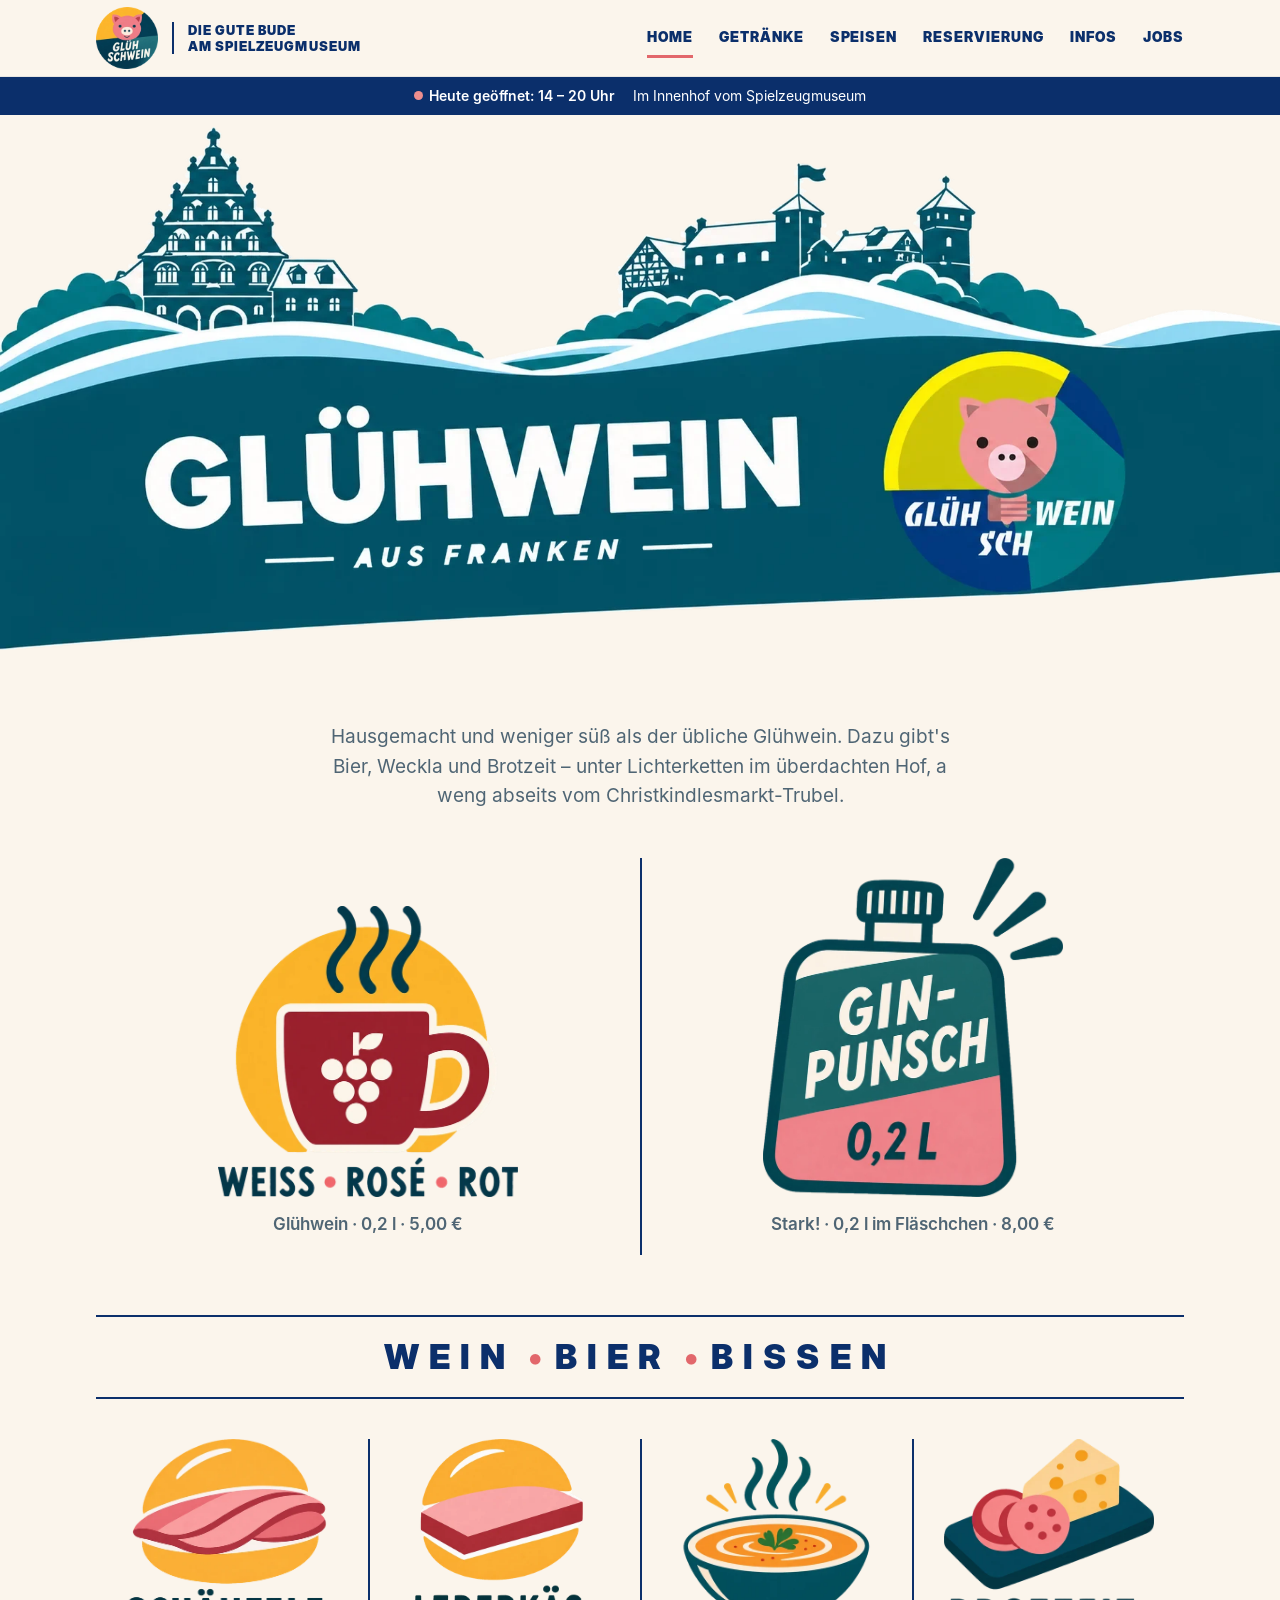
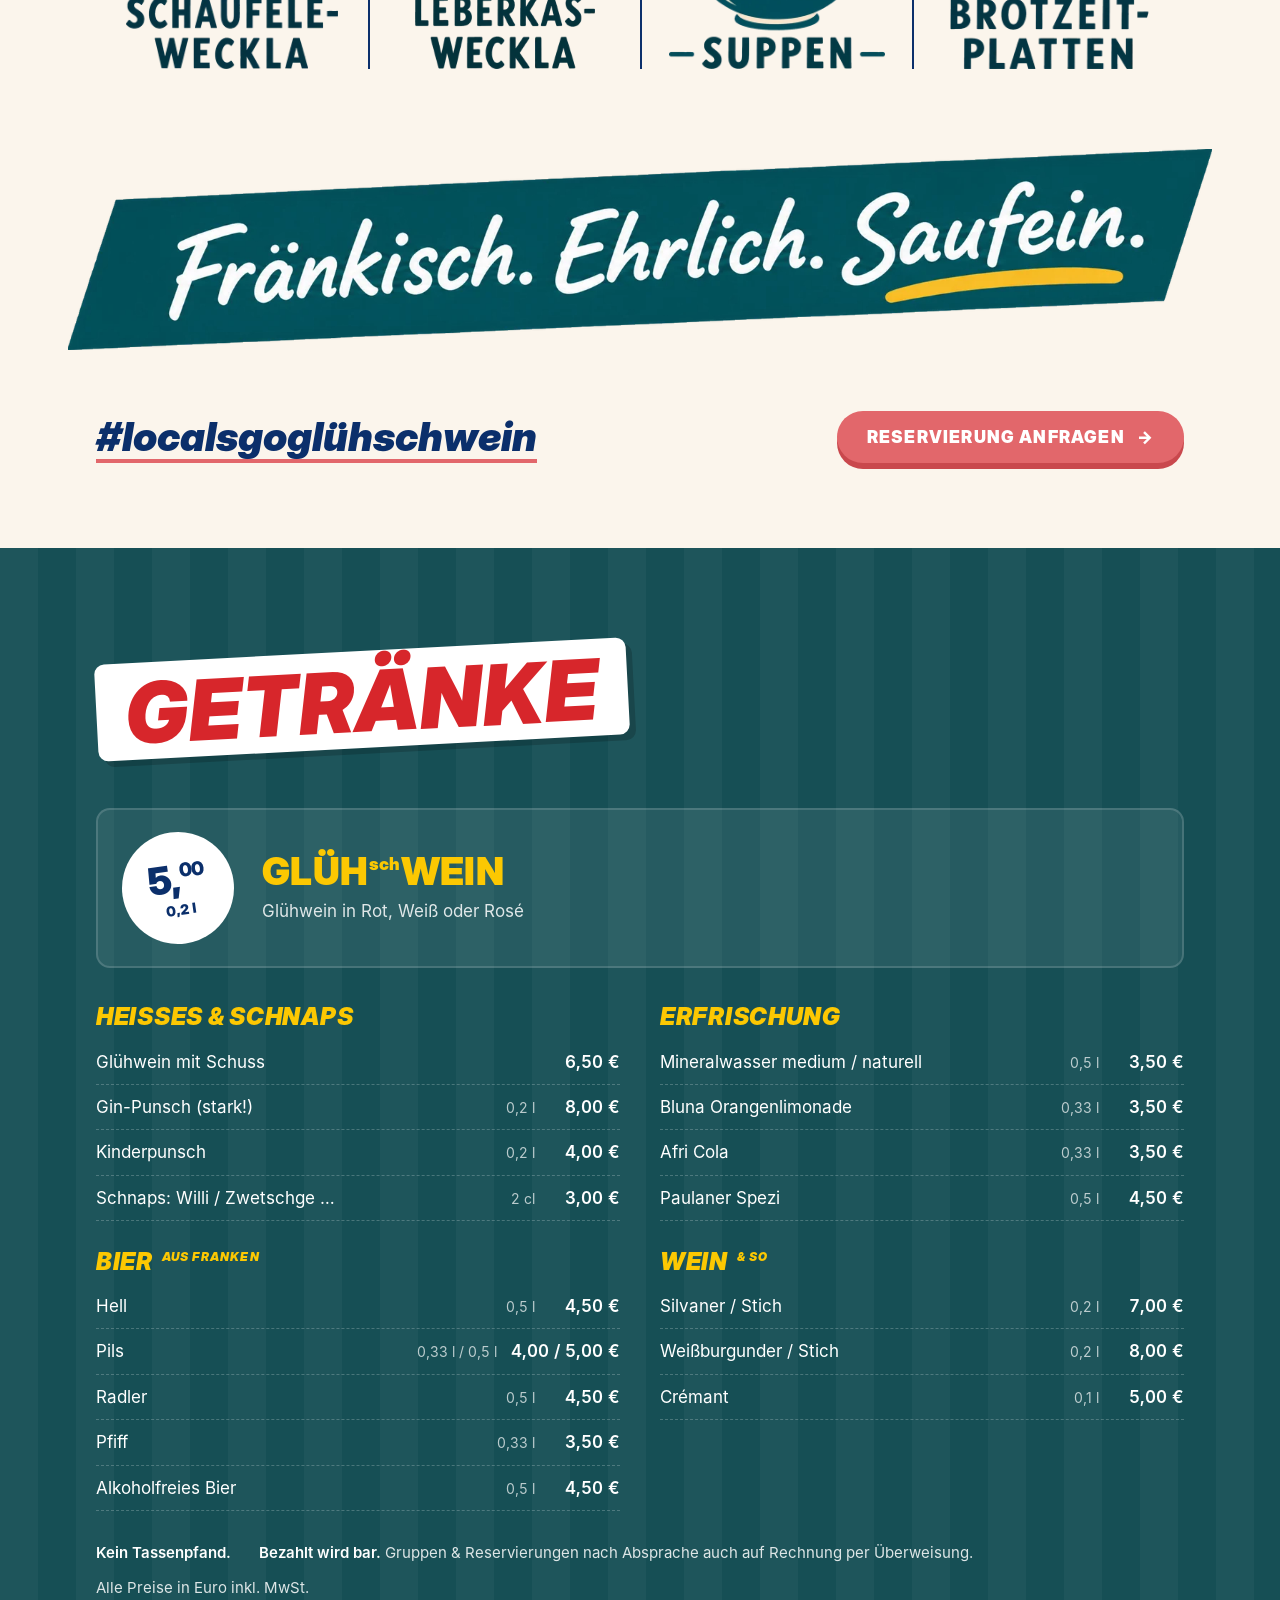
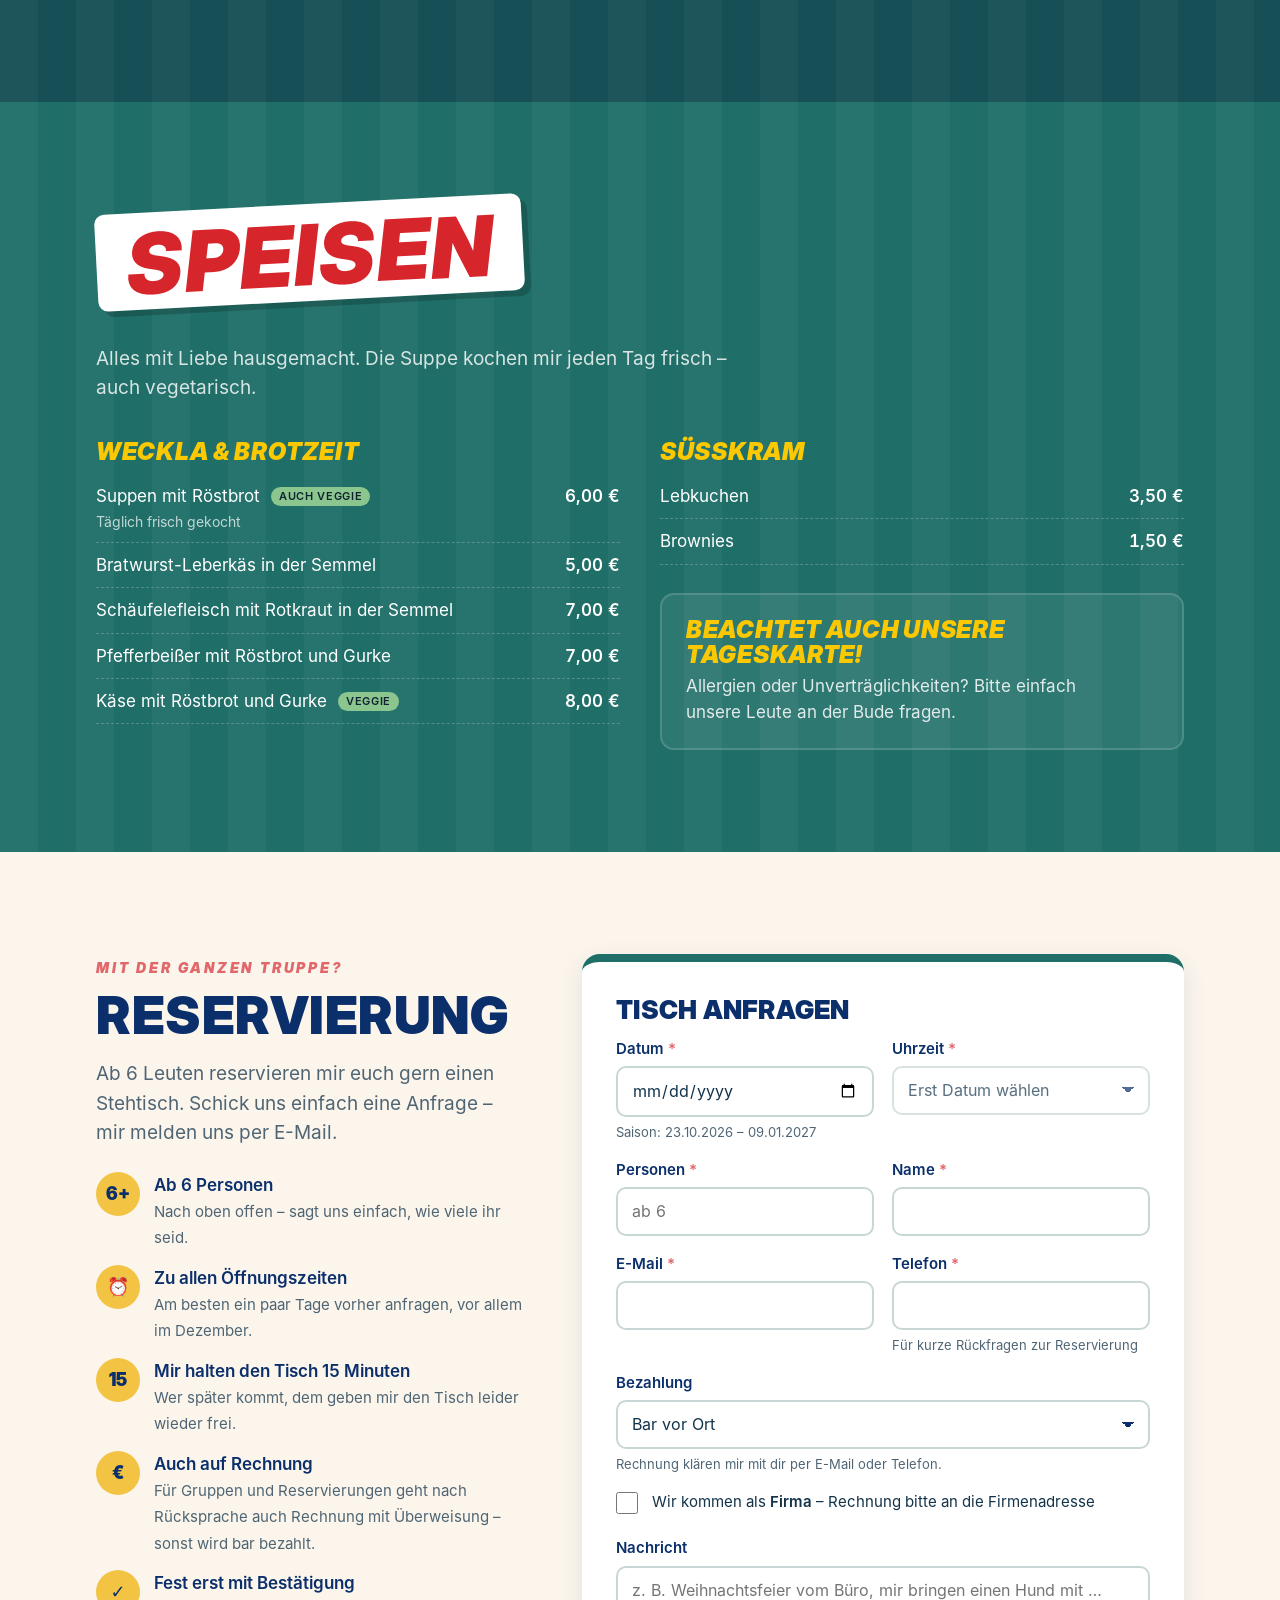
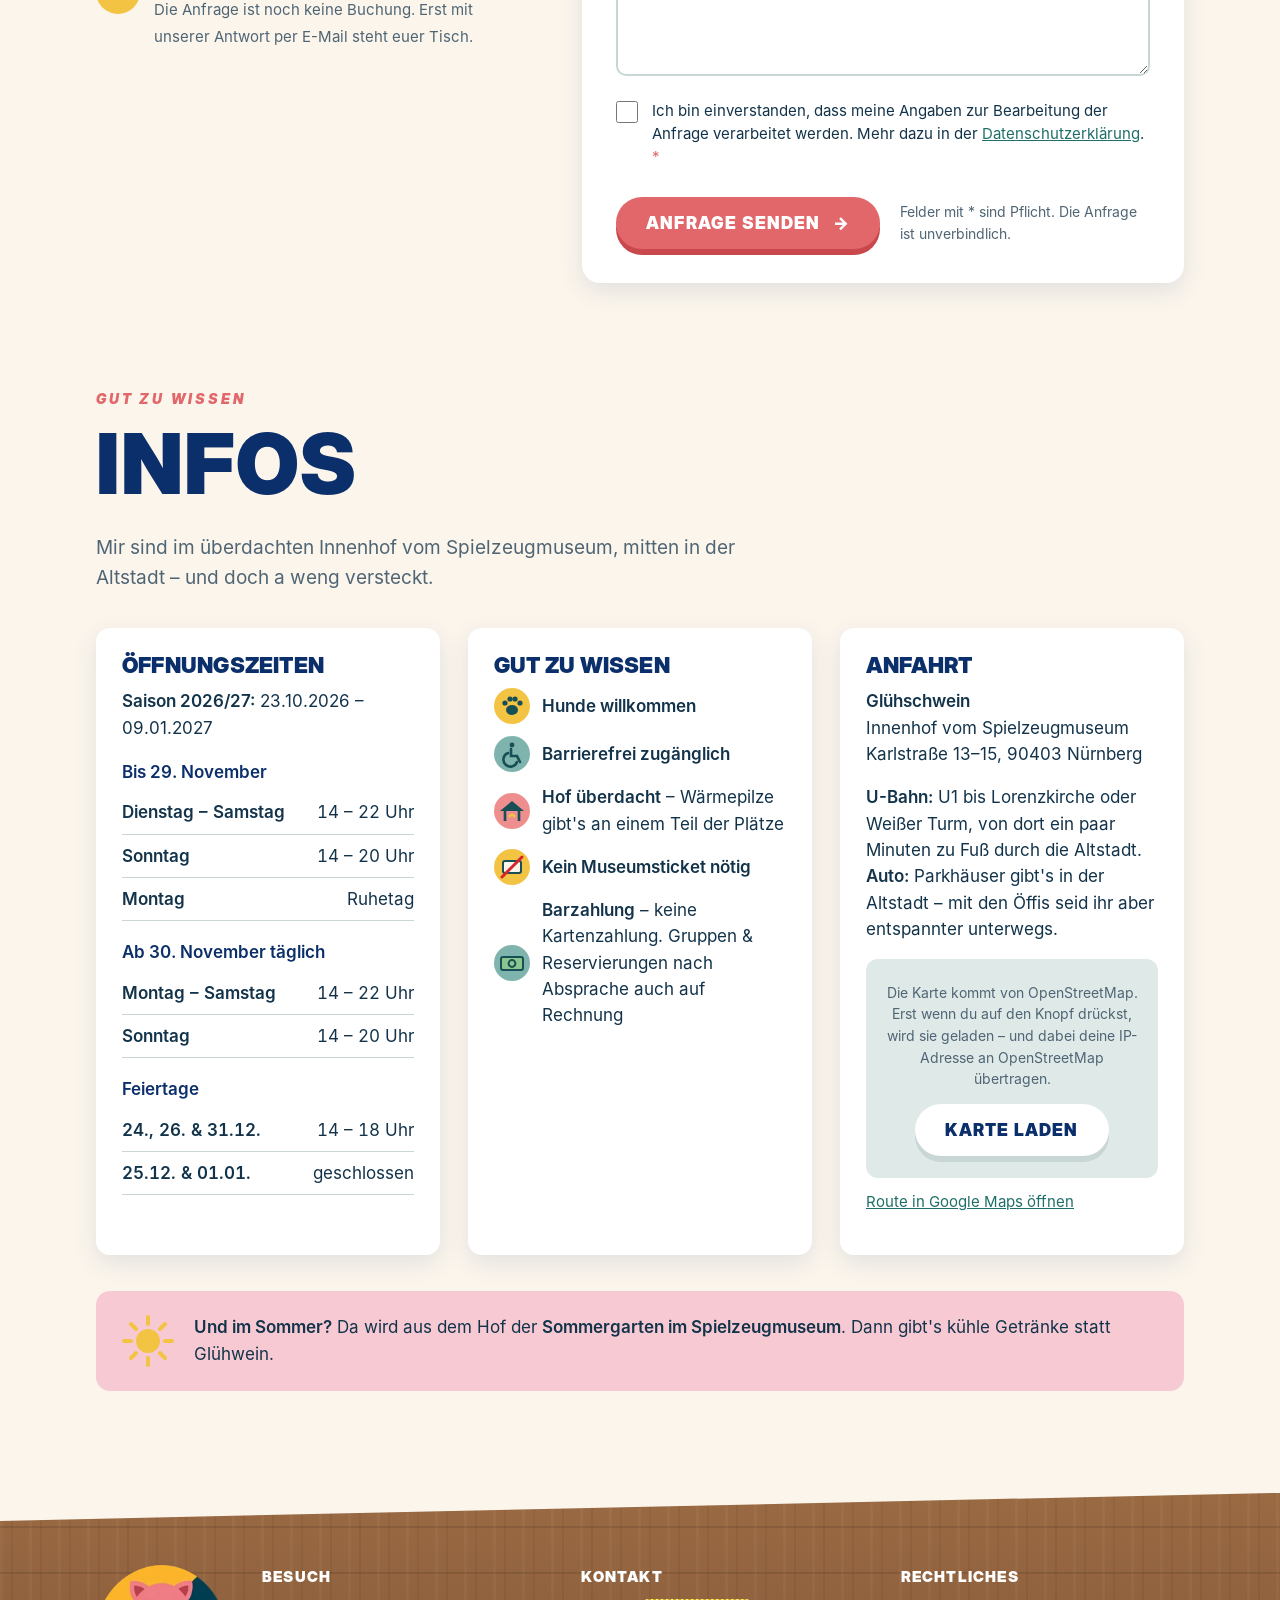
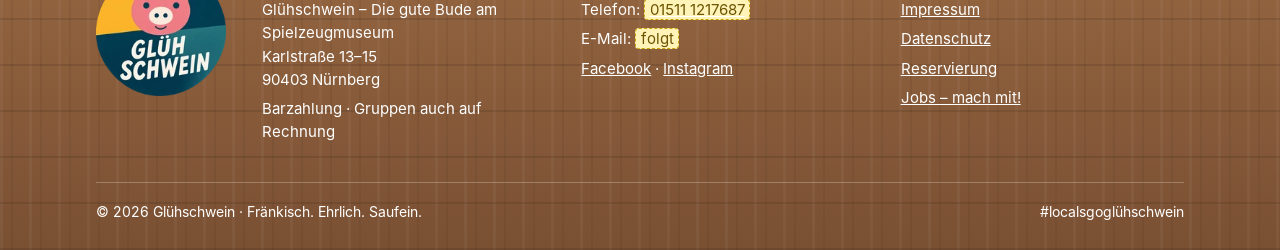
==== index.html @ ddc902e0 "Getränke: Crémant (0,1 l, 5,00 €) statt Prosecco Co-Authored-By: Claude Opus 5.5 <noreply@anthropic." ====
<!doctype html>
<html lang="de">
<head>
  <meta charset="utf-8">
  <meta name="viewport" content="width=device-width, initial-scale=1">
  <title>Glühschwein – Die gute Bude am Spielzeugmuseum · Nürnberg</title>
  <meta name="description" content="Hausgemachter Glühwein aus Frankenwein, Gin-Punsch, Bier und Brotzeit im überdachten Innenhof des Spielzeugmuseums Nürnberg. Saison 23.10.2026 – 09.01.2027. Stehtische ab 6 Personen reservieren.">
  <meta name="theme-color" content="#164f55">
  <link rel="icon" href="bilder/favicon.png" type="image/png">
  <link rel="apple-touch-icon" href="bilder/apple-touch-icon.png">
  <link rel="preload" href="fonts/interdisplay-black.woff" as="font" type="font/woff" crossorigin>
  <link rel="stylesheet" href="css/style.css?v=15">
  <meta property="og:title" content="Glühschwein – Die gute Bude am Spielzeugmuseum">
  <meta property="og:description" content="Fränkisch. Ehrlich. Saufein. Hausgemachter Glühwein aus Frankenwein im Innenhof des Spielzeugmuseums Nürnberg.">
  <meta property="og:type" content="website">
  <meta property="og:locale" content="de_DE">
  <meta property="og:url" content="https://xn--dasglhschwein-0ob.de/">
  <meta property="og:image" content="https://xn--dasglhschwein-0ob.de/bilder/vorschau.jpg">
  <meta property="og:image:width" content="1200">
  <meta property="og:image:height" content="630">
  <meta name="twitter:card" content="summary_large_image">
</head>
<body>

<a class="springen" href="#inhalt">Zum Inhalt springen</a>

<!-- ===================== Kopfzeile ===================== -->
<header class="kopf">
  <div class="huelle kopf__innen">
    <a class="marke" href="#home" aria-label="Glühschwein – zur Startseite">
      <img class="marke__logo" src="bilder/logo-klein.webp" width="180" height="182" alt="Logo Glühschwein">
      <span class="marke__zeile">Die gute Bude<br>am Spielzeugmuseum</span>
    </a>
    <button class="burger" type="button" aria-label="Menü öffnen" aria-expanded="false" aria-controls="hauptmenue">
      <span></span><span></span><span></span>
    </button>
    <nav class="nav" id="hauptmenue" aria-label="Hauptmenü">
      <ul>
        <li><a href="#home" class="aktiv">Home</a></li>
        <li><a href="#getraenke">Getränke</a></li>
        <li><a href="#speisen">Speisen</a></li>
        <li><a href="#reservierung">Reservierung</a></li>
        <li><a href="#infos">Infos</a></li>
        <li><a href="jobs/">Jobs</a></li>
      </ul>
    </nav>
  </div>
</header>

<!-- Status: wird per Script mit den heutigen Öffnungszeiten gefüllt -->
<div class="status" id="status" aria-live="polite">
  <div class="huelle"><span><span class="status__punkt"></span><b id="status-text">Saison 2026/27: 23.10.2026 – 09.01.2027</b></span><span id="status-zusatz">Im Innenhof vom Spielzeugmuseum</span></div>
</div>

<main id="inhalt">

  <!-- ===================== HOME ===================== -->
  <section class="hero" id="home" aria-labelledby="hero-titel">
    <h1 class="sr-only" id="hero-titel">Glühschwein – Die gute Bude am Spielzeugmuseum, Nürnberg</h1>
    <div class="einstieg">
      <img class="hero__bild" src="bilder/einstieg.webp?v=3" width="1800" height="736" alt="Glühwein aus Franken – verschneite Nürnberger Altstadt mit Burg und dem Glühschwein-Logo" fetchpriority="high">
      <img class="fenster fenster--an" src="bilder/fenster-an.webp" width="1800" height="736" alt="" aria-hidden="true">
    </div>

    <div class="huelle">
      <p class="hero__intro">Hausgemacht und weniger süß als der übliche Glühwein. Dazu gibt's Bier, Weckla und Brotzeit – unter Lichterketten im überdachten Hof, a weng abseits vom Christkindlesmarkt-Trubel.</p>

      <div class="highlights">
        <div class="highlight">
          <img src="bilder/gluehwein-tasse.webp" width="640" height="621" alt="Glühwein-Tasse – Weiß, Rosé und Rot">
          <p class="highlight__preis">Glühwein · 0,2 l · 5,00 €</p>
        </div>
        <div class="highlight">
          <img src="bilder/gin-punsch.webp" width="640" height="723" alt="Gin-Punsch im Fläschchen, 0,2 Liter">
          <p class="highlight__preis">Stark! · 0,2 l im Fläschchen · 8,00 €</p>
        </div>
      </div>

      <p class="trenner">Wein<span class="dot">•</span>Bier<span class="dot">•</span>Bissen</p>

      <ul class="bissen">
        <li><img src="bilder/schaeufele-weckla.webp" width="480" height="523" loading="lazy" alt="Schäufele-Weckla"></li>
        <li><img src="bilder/leberkaes-weckla.webp" width="480" height="612" loading="lazy" alt="Leberkäs-Weckla"></li>
        <li><img src="bilder/suppen.webp" width="480" height="512" loading="lazy" alt="Suppen"></li>
        <li><img src="bilder/brotzeitplatten.webp" width="480" height="528" loading="lazy" alt="Brotzeitplatten"></li>
      </ul>
    </div>

    <div class="slogan">
      <img src="bilder/slogan.webp" width="1600" height="281" loading="lazy" alt="Fränkisch. Ehrlich. Saufein.">
    </div>

    <div class="huelle cta-zeile">
      <p class="hashtag">#localsgoglühschwein</p>
      <a class="knopf" href="#reservierung">Reservierung anfragen <span aria-hidden="true">→</span></a>
    </div>
  </section>

  <!-- ===================== GETRÄNKE ===================== -->
  <section class="abschnitt karte-bereich" id="getraenke" aria-labelledby="getraenke-titel">
    <div class="huelle">
      <h2 class="titel-gross" id="getraenke-titel">Getränke</h2>

      <div class="top-gluehwein">
        <div class="preis-kreis" aria-hidden="true"><span>5,<sup>00</sup></span><small>0,2 l</small></div>
        <div>
          <h3>Glüh<sup>sch</sup>wein</h3>
          <p>Glühwein in Rot, Weiß oder Rosé</p>
        </div>
      </div>

      <div class="karten-raster">
        <div class="karten-gruppe">
          <h3>Heißes &amp; Schnaps</h3>
          <ul class="karte-liste">
            <li><span>Glühwein mit Schuss</span><span class="menge"></span><span class="preis">6,50 €</span></li>
            <li><span>Gin-Punsch (stark!)</span><span class="menge">0,2 l</span><span class="preis">8,00 €</span></li>
            <li><span>Kinderpunsch</span><span class="menge">0,2 l</span><span class="preis">4,00 €</span></li>
            <li><span>Schnaps: Willi / Zwetschge …</span><span class="menge">2 cl</span><span class="preis">3,00 €</span></li>
          </ul>
        </div>
        <div class="karten-gruppe">
          <h3>Erfrischung</h3>
          <ul class="karte-liste">
            <li><span>Mineralwasser medium / naturell</span><span class="menge">0,5 l</span><span class="preis">3,50 €</span></li>
            <li><span>Bluna Orangenlimonade</span><span class="menge">0,33 l</span><span class="preis">3,50 €</span></li>
            <li><span>Afri Cola</span><span class="menge">0,33 l</span><span class="preis">3,50 €</span></li>
            <li><span>Paulaner Spezi</span><span class="menge">0,5 l</span><span class="preis">4,50 €</span></li>
          </ul>
        </div>
        <div class="karten-gruppe">
          <h3>Bier <small>aus Franken</small></h3>
          <ul class="karte-liste">
            <li><span>Hell</span><span class="menge">0,5 l</span><span class="preis">4,50 €</span></li>
            <li><span>Pils</span><span class="menge">0,33 l / 0,5 l</span><span class="preis">4,00 / 5,00 €</span></li>
            <li><span>Radler</span><span class="menge">0,5 l</span><span class="preis">4,50 €</span></li>
            <li><span>Pfiff</span><span class="menge">0,33 l</span><span class="preis">3,50 €</span></li>
            <li><span>Alkoholfreies Bier</span><span class="menge">0,5 l</span><span class="preis">4,50 €</span></li>
          </ul>
        </div>
        <div class="karten-gruppe">
          <h3>Wein <small>&amp; so</small></h3>
          <ul class="karte-liste">
            <li><span>Silvaner / Stich</span><span class="menge">0,2 l</span><span class="preis">7,00 €</span></li>
            <li><span>Weißburgunder / Stich</span><span class="menge">0,2 l</span><span class="preis">8,00 €</span></li>
            <li><span>Crémant</span><span class="menge">0,1 l</span><span class="preis">5,00 €</span></li>
          </ul>
        </div>
      </div>

      <div class="karten-fuss">
        <span><strong>Kein Tassenpfand.</strong></span>
        <span><strong>Bezahlt wird bar.</strong> Gruppen &amp; Reservierungen nach Absprache auch auf Rechnung per Überweisung.</span>
        <span>Alle Preise in Euro inkl. MwSt.</span>
      </div>
    </div>
  </section>

  <!-- ===================== SPEISEN ===================== -->
  <section class="abschnitt karte-bereich karte-bereich--speisen" id="speisen" aria-labelledby="speisen-titel">
    <div class="huelle">
      <h2 class="titel-gross" id="speisen-titel">Speisen</h2>
      <p class="einleitung">Alles mit Liebe hausgemacht. Die Suppe kochen mir jeden Tag frisch – auch vegetarisch.</p>

      <div class="karten-raster">
        <div class="karten-gruppe">
          <h3>Weckla &amp; Brotzeit</h3>
          <ul class="karte-liste">
            <li><span>Suppen mit Röstbrot <span class="veggie">auch veggie</span></span><span class="menge"></span><span class="preis">6,00 €</span>
              <span class="hinweis">Täglich frisch gekocht</span></li>
            <li><span>Bratwurst-Leberkäs in der Semmel</span><span class="menge"></span><span class="preis">5,00 €</span></li>
            <li><span>Schäufelefleisch mit Rotkraut in der Semmel</span><span class="menge"></span><span class="preis">7,00 €</span></li>
            <li><span>Pfefferbeißer mit Röstbrot und Gurke</span><span class="menge"></span><span class="preis">7,00 €</span></li>
            <li><span>Käse mit Röstbrot und Gurke <span class="veggie">veggie</span></span><span class="menge"></span><span class="preis">8,00 €</span></li>
          </ul>
        </div>
        <div class="karten-gruppe">
          <h3>Süßkram</h3>
          <ul class="karte-liste">
            <li><span>Lebkuchen</span><span class="menge"></span><span class="preis">3,50 €</span></li>
            <li><span>Brownies</span><span class="menge"></span><span class="preis">1,50 €</span></li>
          </ul>
          <div class="top-gluehwein" style="margin-top:28px">
            <div>
              <h3 style="font-size:24px">Beachtet auch unsere Tageskarte!</h3>
              <p>Allergien oder Unverträglichkeiten? Bitte einfach unsere Leute an der Bude fragen.</p>
            </div>
          </div>
        </div>
      </div>
    </div>
  </section>

  <!-- ===================== RESERVIERUNG ===================== -->
  <section class="abschnitt" id="reservierung" aria-labelledby="reservierung-titel">
    <div class="huelle reservierung">
      <div>
        <span class="kicker">Mit der ganzen Truppe?</span>
        <h2 class="titel-gross" id="reservierung-titel">Reservierung</h2>
        <p class="einleitung">Ab 6 Leuten reservieren mir euch gern einen Stehtisch. Schick uns einfach eine Anfrage – mir melden uns per E-Mail.</p>
        <ul class="regeln">
          <li><span class="zahl">6+</span><div><b>Ab 6 Personen</b><span>Nach oben offen – sagt uns einfach, wie viele ihr seid.</span></div></li>
          <li><span class="zahl">⏰</span><div><b>Zu allen Öffnungszeiten</b><span>Am besten ein paar Tage vorher anfragen, vor allem im Dezember.</span></div></li>
          <li><span class="zahl">15</span><div><b>Mir halten den Tisch 15 Minuten</b><span>Wer später kommt, dem geben mir den Tisch leider wieder frei.</span></div></li>
          <li><span class="zahl">€</span><div><b>Auch auf Rechnung</b><span>Für Gruppen und Reservierungen geht nach Rücksprache auch Rechnung mit Überweisung – sonst wird bar bezahlt.</span></div></li>
          <li><span class="zahl">✓</span><div><b>Fest erst mit Bestätigung</b><span>Die Anfrage ist noch keine Buchung. Erst mit unserer Antwort per E-Mail steht euer Tisch.</span></div></li>
        </ul>
      </div>

      <form class="formular" id="reservierungs-formular" action="https://formspree.io/f/DEINE-ID" method="POST" novalidate>
        <h3>Tisch anfragen</h3>
        <input type="hidden" name="_subject" value="Neue Reservierungsanfrage – Glühschwein">
        <div class="honig" aria-hidden="true"><label>Bitte leer lassen <input type="text" name="_gotcha" tabindex="-1" autocomplete="off"></label></div>

        <div class="feld-raster">
          <div class="feld">
            <label for="f-datum">Datum <span class="pflicht">*</span></label>
            <input id="f-datum" name="datum" type="date" required min="2026-10-23" max="2027-01-09">
            <div class="klein" id="f-datum-info">Saison: 23.10.2026 – 09.01.2027</div>
          </div>
          <div class="feld">
            <label for="f-uhrzeit">Uhrzeit <span class="pflicht">*</span></label>
            <select id="f-uhrzeit" name="uhrzeit" required disabled>
              <option value="">Erst Datum wählen</option>
            </select>
          </div>
          <div class="feld">
            <label for="f-personen">Personen <span class="pflicht">*</span></label>
            <input id="f-personen" name="personen" type="number" inputmode="numeric" min="6" step="1" required placeholder="ab 6">
          </div>
          <div class="feld">
            <label for="f-name">Name <span class="pflicht">*</span></label>
            <input id="f-name" name="name" type="text" autocomplete="name" required>
          </div>
          <div class="feld">
            <label for="f-email">E-Mail <span class="pflicht">*</span></label>
            <input id="f-email" name="email" type="email" autocomplete="email" required>
          </div>
          <div class="feld">
            <label for="f-telefon">Telefon <span class="pflicht">*</span></label>
            <input id="f-telefon" name="telefon" type="tel" autocomplete="tel" inputmode="tel" required>
            <div class="klein">Für kurze Rückfragen zur Reservierung</div>
          </div>
          <div class="feld breit">
            <label for="f-zahlung">Bezahlung</label>
            <select id="f-zahlung" name="zahlung">
              <option value="Bar vor Ort">Bar vor Ort</option>
              <option value="Rechnung / Überweisung (nach Rücksprache)">Rechnung / Überweisung (nach Rücksprache)</option>
            </select>
            <div class="klein">Rechnung klären mir mit dir per E-Mail oder Telefon.</div>
          </div>
          <div class="feld breit">
            <label class="haekchen" for="f-firma-an">
              <input id="f-firma-an" type="checkbox" aria-controls="firmen-felder" aria-expanded="false">
              <span>Wir kommen als <b>Firma</b> – Rechnung bitte an die Firmenadresse</span>
            </label>
          </div>
          <fieldset class="firmen-felder breit" id="firmen-felder" hidden>
            <legend>Rechnungsadresse Firma</legend>
            <div class="feld-raster">
              <div class="feld breit">
                <label for="f-firma">Firmenname <span class="pflicht">*</span></label>
                <input id="f-firma" name="firma" type="text" autocomplete="organization" disabled>
              </div>
              <div class="feld breit">
                <label for="f-firma-strasse">Straße und Hausnummer <span class="pflicht">*</span></label>
                <input id="f-firma-strasse" name="firma_strasse" type="text" autocomplete="street-address" disabled>
              </div>
              <div class="feld">
                <label for="f-firma-plz">PLZ <span class="pflicht">*</span></label>
                <input id="f-firma-plz" name="firma_plz" type="text" inputmode="numeric" autocomplete="postal-code" disabled>
              </div>
              <div class="feld">
                <label for="f-firma-ort">Ort <span class="pflicht">*</span></label>
                <input id="f-firma-ort" name="firma_ort" type="text" autocomplete="address-level2" disabled>
              </div>
              <div class="feld">
                <label for="f-firma-ansprech">Ansprechpartner/in</label>
                <input id="f-firma-ansprech" name="firma_ansprechpartner" type="text" disabled>
                <div class="klein">Falls nicht du selbst</div>
              </div>
              <div class="feld">
                <label for="f-firma-ref">Bestellnr. / Kostenstelle</label>
                <input id="f-firma-ref" name="firma_referenz" type="text" disabled>
                <div class="klein">Falls eure Buchhaltung das braucht</div>
              </div>
              <div class="feld breit">
                <label for="f-firma-mail">E-Mail für die Rechnung</label>
                <input id="f-firma-mail" name="firma_rechnungs_email" type="email" autocomplete="email" disabled>
                <div class="klein">Leer lassen, wenn die Rechnung an deine E-Mail oben gehen soll</div>
              </div>
            </div>
          </fieldset>
          <div class="feld breit">
            <label for="f-nachricht">Nachricht</label>
            <textarea id="f-nachricht" name="nachricht" placeholder="z. B. Weihnachtsfeier vom Büro, mir bringen einen Hund mit …"></textarea>
          </div>
          <div class="feld breit">
            <label class="haekchen" for="f-datenschutz">
              <input id="f-datenschutz" name="datenschutz" type="checkbox" value="akzeptiert" required>
              <span>Ich bin einverstanden, dass meine Angaben zur Bearbeitung der Anfrage verarbeitet werden. Mehr dazu in der <a href="datenschutz.html">Datenschutzerklärung</a>. <span class="pflicht">*</span></span>
            </label>
          </div>
        </div>

        <div class="formular-fuss">
          <button class="knopf" type="submit">Anfrage senden <span aria-hidden="true">→</span></button>
          <p>Felder mit * sind Pflicht. Die Anfrage ist unverbindlich.</p>
        </div>
        <div id="formular-meldung" role="status" aria-live="polite"></div>
      </form>
    </div>
  </section>

  <!-- ===================== INFOS ===================== -->
  <section class="abschnitt" id="infos" aria-labelledby="infos-titel" style="padding-top:0">
    <div class="huelle">
      <span class="kicker">Gut zu wissen</span>
      <h2 class="titel-gross" id="infos-titel">Infos</h2>
      <p class="einleitung">Mir sind im überdachten Innenhof vom Spielzeugmuseum, mitten in der Altstadt – und doch a weng versteckt.</p>

      <div class="info-raster">
        <div class="info-karte">
          <h3>Öffnungszeiten</h3>
          <p><strong>Saison 2026/27:</strong> 23.10.2026 – 09.01.2027</p>
          <p class="unterzeile">Bis 29. November</p>
          <table class="zeiten">
            <tr><th scope="row">Dienstag – Samstag</th><td>14 – 22 Uhr</td></tr>
            <tr><th scope="row">Sonntag</th><td>14 – 20 Uhr</td></tr>
            <tr><th scope="row">Montag</th><td>Ruhetag</td></tr>
          </table>
          <p class="unterzeile">Ab 30. November täglich</p>
          <table class="zeiten">
            <tr><th scope="row">Montag – Samstag</th><td>14 – 22 Uhr</td></tr>
            <tr><th scope="row">Sonntag</th><td>14 – 20 Uhr</td></tr>
          </table>
          <p class="unterzeile">Feiertage</p>
          <table class="zeiten">
            <tr><th scope="row">24., 26. &amp; 31.12.</th><td>14 – 18 Uhr</td></tr>
            <tr><th scope="row">25.12. &amp; 01.01.</th><td>geschlossen</td></tr>
          </table>
        </div>

        <div class="info-karte">
          <h3>Gut zu wissen</h3>
          <ul class="merkmale">
            <li><svg viewBox="0 0 36 36" aria-hidden="true"><circle cx="18" cy="18" r="18" fill="#f3c443"/><g fill="#164f55"><ellipse cx="18" cy="22" rx="6" ry="5"/><circle cx="11" cy="15" r="2.6"/><circle cx="16" cy="11" r="2.6"/><circle cx="21" cy="11" r="2.6"/><circle cx="26" cy="15" r="2.6"/></g></svg><span><b>Hunde willkommen</b></span></li>
            <li><svg viewBox="0 0 36 36" aria-hidden="true"><circle cx="18" cy="18" r="18" fill="#7fb3ae"/><g fill="none" stroke="#164f55" stroke-width="2.6" stroke-linecap="round"><circle cx="18" cy="9" r="2.4" fill="#164f55" stroke="none"/><path d="M17 13 v7 h6 l3 6"/><path d="M14 17 a7 7 0 1 0 9 9"/></g></svg><span><b>Barrierefrei zugänglich</b></span></li>
            <li><svg viewBox="0 0 36 36" aria-hidden="true"><circle cx="18" cy="18" r="18" fill="#ee8e8e"/><path d="M6 18 L18 8 L30 18Z" fill="#164f55"/><path d="M11 18 v10 M25 18 v10" stroke="#164f55" stroke-width="2.6"/><path d="M15 24 c2 -3 4 -3 6 0" stroke="#f3c443" stroke-width="2.6" fill="none"/></svg><span><b>Hof überdacht</b> – Wärmepilze gibt's an einem Teil der Plätze</span></li>
            <li><svg viewBox="0 0 36 36" aria-hidden="true"><circle cx="18" cy="18" r="18" fill="#f3c443"/><rect x="9" y="12" width="18" height="12" rx="2" fill="#fbf5ec" stroke="#164f55" stroke-width="2"/><path d="M8 28 L28 8" stroke="#d7262b" stroke-width="3" stroke-linecap="round"/></svg><span><b>Kein Museumsticket nötig</b></span></li>
            <li><svg viewBox="0 0 36 36" aria-hidden="true"><circle cx="18" cy="18" r="18" fill="#7fb3ae"/><rect x="7" y="12" width="22" height="13" rx="2" fill="#8cc68f" stroke="#164f55" stroke-width="2"/><circle cx="18" cy="18.5" r="3.4" fill="none" stroke="#164f55" stroke-width="2"/></svg><span><b>Barzahlung</b> – keine Kartenzahlung. Gruppen &amp; Reservierungen nach Absprache auch auf Rechnung</span></li>
          </ul>
        </div>

        <div class="info-karte">
          <h3>Anfahrt</h3>
          <p><strong>Glühschwein</strong><br>Innenhof vom Spielzeugmuseum<br>Karlstraße 13–15, 90403 Nürnberg</p>
          <p><b>U-Bahn:</b> U1 bis Lorenzkirche oder Weißer Turm, von dort ein paar Minuten zu Fuß durch die Altstadt.<br>
             <b>Auto:</b> Parkhäuser gibt's in der Altstadt – mit den Öffis seid ihr aber entspannter unterwegs.</p>
          <div class="karten-platz" id="karten-platz">
            <div>
              <p>Die Karte kommt von OpenStreetMap. Erst wenn du auf den Knopf drückst, wird sie geladen – und dabei deine IP-Adresse an OpenStreetMap übertragen.</p>
              <button class="knopf knopf--hell" type="button" id="karte-laden">Karte laden</button>
            </div>
          </div>
          <p style="margin-top:12px;font-size:15px"><a href="https://www.google.com/maps/search/?api=1&amp;query=Spielzeugmuseum+N%C3%BCrnberg+Karlstra%C3%9Fe+13" target="_blank" rel="noopener">Route in Google Maps öffnen</a></p>
        </div>
      </div>

      <div class="sommer">
        <svg viewBox="0 0 56 56" aria-hidden="true"><circle cx="28" cy="28" r="12" fill="#f3c443"/><g stroke="#f3c443" stroke-width="4" stroke-linecap="round"><path d="M28 4v7M28 45v7M4 28h7M45 28h7M11 11l5 5M40 40l5 5M11 45l5-5M40 16l5-5"/></g></svg>
        <p><b>Und im Sommer?</b> Da wird aus dem Hof der <b>Sommergarten im Spielzeugmuseum</b>. Dann gibt's kühle Getränke statt Glühwein.</p>
      </div>
    </div>
  </section>

</main>

<!-- ===================== Fußzeile ===================== -->
<footer class="fuss">
  <div class="huelle">
    <div class="fuss__raster">
      <img class="logo-fuss" src="bilder/logo-klein.webp" width="180" height="182" alt="Logo Glühschwein" loading="lazy">
      <div>
        <h4>Besuch</h4>
        <p>Glühschwein – Die gute Bude am Spielzeugmuseum<br>Karlstraße 13–15<br>90403 Nürnberg</p>
        <p>Barzahlung · Gruppen auch auf Rechnung</p>
      </div>
      <div>
        <h4>Kontakt</h4>
        <ul>
          <!-- TODO: Telefonnummer vom Betreiber bestätigen lassen -->
          <li>Telefon: <a href="tel:+4915111217687"><span class="platzhalter">01511 1217687</span></a></li>
          <!-- TODO: E-Mail-Adresse eintragen, sobald angelegt -->
          <li>E-Mail: <span class="platzhalter">folgt</span></li>
          <li><a href="https://www.facebook.com/gluehschwein/" target="_blank" rel="noopener">Facebook</a> · <a href="https://www.instagram.com/gluehschwein/" target="_blank" rel="noopener">Instagram</a></li>
        </ul>
      </div>
      <div>
        <h4>Rechtliches</h4>
        <ul>
          <li><a href="impressum.html">Impressum</a></li>
          <li><a href="datenschutz.html">Datenschutz</a></li>
          <li><a href="#reservierung">Reservierung</a></li>
          <li><a href="jobs/">Jobs – mach mit!</a></li>
        </ul>
      </div>
    </div>
    <div class="fuss__unten">
      <span>© <span id="jahr">2026</span> Glühschwein · Fränkisch. Ehrlich. Saufein.</span>
      <span>#localsgoglühschwein</span>
    </div>
  </div>
</footer>

<script src="js/main.js?v=12" defer></script>
</body>
</html>
---- css/style.css ----
/* =========================================================
   Glühschwein – Die gute Bude am Spielzeugmuseum
   Alle Farben, Schriften und Formen stecken in den Variablen
   unten. Einmal hier ändern → ganze Seite ändert sich.
   ========================================================= */

/* ---------- Schriften (selbst gehostet, keine Google-Server) ---------- */
@font-face { font-family: "Inter"; src: url("../fonts/inter-regular.woff") format("woff"); font-weight: 400; font-style: normal; font-display: swap; }
@font-face { font-family: "Inter"; src: url("../fonts/inter-semibold.woff") format("woff"); font-weight: 600; font-style: normal; font-display: swap; }
@font-face { font-family: "Inter Display"; src: url("../fonts/interdisplay-black.woff") format("woff"); font-weight: 900; font-style: normal; font-display: swap; }
@font-face { font-family: "Inter Display"; src: url("../fonts/interdisplay-blackitalic.woff") format("woff"); font-weight: 900; font-style: italic; font-display: swap; }

:root {
  /* === Farben (aus Logo & Speisekarte) === */
  --farbe-primaer:        #1f6e68;  /* Petrol – Bänder, Flächen */
  --farbe-primaer-dunkel: #164f55;  /* Petrol dunkel – Karte, Hover */
  --farbe-primaer-hell:   #7fb3ae;  /* Petrol hell – Hügel */
  --farbe-band:           #044c66;  /* Band unter der Skyline (= Unterkante der Grafik) */
  --farbe-navy:           #0b2f6b;  /* Navy – Text, Rahmen */
  --farbe-gelb:           #f3c443;  /* Gelb – Sonne, Semmel */
  --farbe-logo-gelb:      #fcc802;  /* Gelb aus dem Logo – Überschriften auf der Karte */
  --farbe-rosa:           #ee8e8e;  /* Schweinchen-Rosa */
  --farbe-rosa-hell:      #f7cad3;
  --farbe-akzent:         #e2676b;  /* Koralle – Button */
  --farbe-akzent-dunkel:  #c9484d;
  --farbe-rot:            #d7262b;  /* Rot – große Kartenüberschriften */
  --farbe-wein:           #a3303a;  /* Weinrot – Tasse */
  --hintergrund:          #fbf5ec;  /* Creme */
  --hintergrund-karte:    #ffffff;
  --text:                 #12334a;
  --text-leise:           #4f6574;
  --rahmen:               #c9d6d6;
  --holz:                 #9a6a43;
  --holz-dunkel:          #7a5033;

  /* === Schriften === */
  --schrift-ueberschrift: "Inter Display", "Inter", system-ui, -apple-system, "Segoe UI", sans-serif;
  --schrift-text:         "Inter", system-ui, -apple-system, "Segoe UI", sans-serif;

  /* === Formen === */
  --radius: 14px;
  --schatten: 0 8px 24px rgba(11, 47, 107, .10);
  --abstand-sektion: clamp(56px, 8vw, 104px);
  --breite-max: 1120px;
  --schraege: -4deg;
}

/* ---------- Grundlagen ---------- */
*, *::before, *::after { box-sizing: border-box; }
html { scroll-behavior: smooth; scroll-padding-top: 88px; -webkit-text-size-adjust: 100%; }
@media (prefers-reduced-motion: reduce) { html { scroll-behavior: auto; } }
body {
  margin: 0;
  background: var(--hintergrund);
  color: var(--text);
  font-family: var(--schrift-text);
  font-size: 17px;
  line-height: 1.55;
  overflow-x: hidden;
}
img, svg { max-width: 100%; display: block; }
img { height: auto; }
a { color: var(--farbe-primaer); }
a:hover { color: var(--farbe-primaer-dunkel); }
h1, h2, h3 { font-family: var(--schrift-ueberschrift); font-weight: 900; line-height: 1.05; margin: 0 0 .5em; letter-spacing: .01em; }
p { margin: 0 0 1em; }
.huelle { width: 100%; max-width: var(--breite-max); margin: 0 auto; padding: 0 16px; }
.sr-only { position: absolute; width: 1px; height: 1px; overflow: hidden; clip: rect(0 0 0 0); white-space: nowrap; }
.springen { position: absolute; left: -999px; top: 8px; background: var(--farbe-navy); color: #fff; padding: 8px 14px; border-radius: 8px; z-index: 100; }
.springen:focus { left: 8px; }
:focus-visible { outline: 3px solid var(--farbe-akzent); outline-offset: 3px; }

/* Platzhalter: deutlich markiert, bis die echten Daten da sind */
.platzhalter { background: #fff3b8; border: 1px dashed #c9a400; border-radius: 4px; padding: 0 .3em; color: #6b5300; font-style: normal; }

/* ---------- Kopfzeile ---------- */
.kopf {
  position: sticky; top: 0; z-index: 50;
  background: rgba(251, 245, 236, .96);
  -webkit-backdrop-filter: blur(6px); backdrop-filter: blur(6px);
  border-bottom: 1px solid rgba(11, 47, 107, .08);
}
.kopf__innen { display: flex; align-items: center; gap: 16px; min-height: 76px; }
.marke { display: flex; align-items: center; gap: 14px; text-decoration: none; color: var(--farbe-navy); }
.marke__logo { width: 62px; height: auto; flex: none; }
.marke__zeile {
  font-family: var(--schrift-ueberschrift); font-weight: 900; text-transform: uppercase;
  font-size: 13px; letter-spacing: .08em; line-height: 1.25;
  border-left: 2px solid var(--farbe-navy); padding-left: 14px;
}
.nav { margin-left: auto; }
.nav ul { list-style: none; margin: 0; padding: 0; display: flex; gap: 26px; }
.nav a {
  font-family: var(--schrift-ueberschrift); font-weight: 900; text-transform: uppercase;
  font-size: 14px; letter-spacing: .07em; color: var(--farbe-navy); text-decoration: none;
  padding: 8px 0; border-bottom: 3px solid transparent; display: inline-block;
}
.nav a:hover, .nav a.aktiv { border-bottom-color: var(--farbe-akzent); }
.burger { display: none; margin-left: auto; width: 46px; height: 46px; border: 0; background: var(--farbe-navy); border-radius: 10px; cursor: pointer; padding: 12px; }
.burger span { display: block; height: 3px; background: #fff; border-radius: 2px; margin: 4px 0; transition: transform .2s, opacity .2s; }
.burger[aria-expanded="true"] span:nth-child(1) { transform: translateY(7px) rotate(45deg); }
.burger[aria-expanded="true"] span:nth-child(2) { opacity: 0; }
.burger[aria-expanded="true"] span:nth-child(3) { transform: translateY(-7px) rotate(-45deg); }

@media (max-width: 860px) {
  .marke__zeile { font-size: 11px; }
  .burger { display: block; }
  .nav { position: absolute; left: 0; right: 0; top: 100%; background: var(--hintergrund); border-bottom: 3px solid var(--farbe-primaer); display: none; }
  .nav.offen { display: block; }
  .nav ul { flex-direction: column; gap: 0; padding: 8px 16px 16px; }
  .nav a { display: block; padding: 14px 0; border-bottom: 1px solid var(--rahmen); font-size: 16px; }
}
@media (max-width: 420px) { .marke__logo { width: 54px; } .marke__zeile { display: none; } }

/* ---------- Status-Leiste (heute geöffnet …) ---------- */
.status { background: var(--farbe-navy); color: #fff; font-size: 14px; }
.status .huelle { display: flex; flex-wrap: wrap; gap: 4px 18px; align-items: center; justify-content: center; padding-top: 8px; padding-bottom: 8px; text-align: center; }
.status__punkt { display: inline-block; width: 9px; height: 9px; border-radius: 50%; background: #7ddc8a; margin-right: 6px; vertical-align: 1px; }
.status--zu .status__punkt { background: var(--farbe-rosa); }
.status b { font-weight: 600; }

/* ---------- Hero ---------- */
.hero { position: relative; overflow: hidden; padding-top: 12px; padding-bottom: clamp(48px, 7vw, 80px); }
.einstieg { position: relative; max-width: 1800px; margin: 0 auto; }
.hero__bild { width: 100%; height: auto; }
/* Fensterlicht: leuchtet nur während der Öffnungszeit (Klasse kommt aus js/main.js).
   Geschlossen: Original-Bild mit weißen Fenstern. */
.fenster { position: absolute; inset: 0; width: 100%; height: 100%; pointer-events: none; opacity: 0; transition: opacity 1.2s ease; }
.ist-offen .fenster--an { opacity: 1; animation: kerzenschein 4s ease-in-out infinite; }
@keyframes kerzenschein { 0%, 100% { opacity: 1; } 35% { opacity: .82; } 55% { opacity: .95; } 75% { opacity: .86; } }
@media (prefers-reduced-motion: reduce) { .ist-offen .fenster--an { animation: none; } }
.band {
  position: relative;
  background: var(--farbe-band);
  color: var(--hintergrund);
  transform: skewY(var(--schraege));
  margin: calc(-1 * clamp(22px, 4.5vw, 64px)) 0 0;
  z-index: 2;
  padding: clamp(36px, 6vw, 64px) 0;
}
.band > * { transform: skewY(calc(var(--schraege) * -1)); }
.band__titel {
  font-family: var(--schrift-ueberschrift); font-weight: 900; text-transform: uppercase;
  font-size: clamp(54px, 13vw, 150px); line-height: .9; text-align: center; margin: 0;
  transform: skewY(calc(var(--schraege) * -1)) rotate(-3deg);
}
.band__unter {
  display: flex; align-items: center; justify-content: center; gap: 16px;
  font-family: var(--schrift-ueberschrift); font-weight: 900; font-style: italic; text-transform: uppercase;
  letter-spacing: .25em; font-size: clamp(16px, 3vw, 28px); margin-top: 14px;
  transform: skewY(calc(var(--schraege) * -1)) rotate(-3deg);
}
.band__unter::before, .band__unter::after { content: ""; flex: 0 1 90px; min-width: 24px; height: 3px; background: currentColor; border-radius: 2px; }
.hero__intro { text-align: center; max-width: 640px; margin: clamp(44px, 7vw, 72px) auto 0; font-size: 19px; color: var(--text-leise); }

/* ---------- Highlights: Tasse | Gin ---------- */
.highlights { display: grid; grid-template-columns: 1fr 1fr; align-items: end; margin-top: clamp(28px, 5vw, 48px); }
.highlight { text-align: center; padding: 0 clamp(12px, 3vw, 40px); }
.highlight + .highlight { border-left: 2px solid var(--farbe-navy); }
.highlight img { width: min(300px, 100%); height: auto; margin: 0 auto 14px; }
.highlight__name { font-family: var(--schrift-ueberschrift); font-weight: 900; text-transform: uppercase; font-size: clamp(20px, 3.4vw, 34px); color: var(--farbe-navy); margin: 0; letter-spacing: .02em; }
.highlight__name .dot { color: var(--farbe-akzent); margin: 0 .25em; }
.highlight__preis { font-weight: 600; color: var(--text-leise); margin-top: 4px; }
@media (max-width: 560px) {
  .highlights { grid-template-columns: 1fr; gap: 40px; }
  .highlight + .highlight { border-left: 0; border-top: 2px solid var(--farbe-navy); padding-top: 32px; }
}

/* ---------- Trennzeile ---------- */
.trenner {
  margin: clamp(40px, 6vw, 60px) 0 clamp(28px, 4vw, 40px);
  border-top: 2px solid var(--farbe-navy); border-bottom: 2px solid var(--farbe-navy);
  padding: 14px 0; text-align: center;
  font-family: var(--schrift-ueberschrift); font-weight: 900; text-transform: uppercase;
  letter-spacing: .3em; font-size: clamp(18px, 4vw, 34px); color: var(--farbe-navy);
}
.trenner .dot { color: var(--farbe-akzent); margin: 0 .4em; letter-spacing: 0; }

/* ---------- Speisen-Icons ---------- */
.bissen { list-style: none; margin: 0; padding: 0; display: grid; grid-template-columns: repeat(4, 1fr); }
.bissen li { text-align: center; padding: 0 14px; }
.bissen li + li { border-left: 2px solid var(--farbe-navy); }
.bissen img { width: 100%; height: clamp(150px, 19vw, 230px); object-fit: contain; object-position: center bottom; margin: 0 auto; }
.bissen span { font-family: var(--schrift-ueberschrift); font-weight: 900; text-transform: uppercase; color: var(--farbe-navy); font-size: clamp(14px, 2vw, 20px); letter-spacing: .05em; line-height: 1.15; display: block; }
@media (max-width: 640px) {
  .bissen { grid-template-columns: 1fr 1fr; row-gap: 28px; }
  .bissen li:nth-child(3) { border-left: 0; }
}

/* ---------- Slogan-Band ---------- */
.slogan { margin: clamp(48px, 7vw, 80px) auto 0; max-width: 1160px; padding: 0 8px; }
.slogan img { width: 100%; height: auto; }
.cta-zeile { display: flex; flex-wrap: wrap; align-items: center; justify-content: space-between; gap: 20px; margin-top: clamp(36px, 5vw, 56px); }
.hashtag {
  font-family: var(--schrift-ueberschrift); font-weight: 900; font-style: italic;
  font-size: clamp(24px, 4.5vw, 40px); color: var(--farbe-navy); margin: 0;
  text-decoration: underline; text-decoration-color: var(--farbe-akzent); text-decoration-thickness: 4px; text-underline-offset: 8px;
}

/* ---------- Buttons ---------- */
.knopf {
  display: inline-flex; align-items: center; justify-content: center; gap: 12px;
  min-height: 52px; padding: 12px 30px; border-radius: 999px; border: 0; cursor: pointer;
  background: var(--farbe-akzent); color: #fff; text-decoration: none;
  font-family: var(--schrift-ueberschrift); font-weight: 900; text-transform: uppercase; letter-spacing: .07em; font-size: 17px;
  box-shadow: 0 6px 0 var(--farbe-akzent-dunkel); transition: transform .12s, box-shadow .12s, background .12s;
}
.knopf:hover { color: #fff; background: var(--farbe-akzent-dunkel); }
.knopf:active { transform: translateY(4px); box-shadow: 0 2px 0 var(--farbe-akzent-dunkel); }
.knopf--hell { background: #fff; color: var(--farbe-navy); box-shadow: 0 6px 0 var(--rahmen); }
.knopf--hell:hover { background: var(--hintergrund); color: var(--farbe-navy); }
.knopf[disabled] { opacity: .6; cursor: wait; }

/* ---------- Abschnitte ---------- */
.abschnitt { padding: var(--abstand-sektion) 0; }
.kicker { display: inline-block; font-family: var(--schrift-ueberschrift); font-weight: 900; font-style: italic; text-transform: uppercase; letter-spacing: .2em; color: var(--farbe-akzent); font-size: 14px; margin-bottom: 10px; }
.titel-gross {
  font-family: var(--schrift-ueberschrift); font-weight: 900; text-transform: uppercase;
  font-size: clamp(42px, 8vw, 84px); color: var(--farbe-navy); margin: 0 0 .3em;
}
.einleitung { font-size: 19px; color: var(--text-leise); max-width: 640px; }

/* ---------- Karte (Getränke & Speisen) – wie die gedruckte Karte ---------- */
.karte-bereich {
  background:
    repeating-linear-gradient(90deg, rgba(255,255,255,.035) 0 38px, transparent 38px 76px),
    var(--farbe-primaer-dunkel);
  color: #fff;
  position: relative;
}
.karte-bereich .titel-gross {
  display: inline-block; color: var(--farbe-rot); background: #fff; padding: .08em .35em .02em; border-radius: 10px;
  transform: rotate(-3deg); box-shadow: 6px 6px 0 rgba(0,0,0,.18); font-style: italic;
}
.karte-bereich .einleitung { color: rgba(255,255,255,.82); margin-top: 18px; }
.karten-raster { display: grid; grid-template-columns: repeat(auto-fit, minmax(min(100%, 340px), 1fr)); gap: 28px 40px; margin-top: 36px; }
.karten-gruppe h3 {
  font-family: var(--schrift-ueberschrift); font-weight: 900; font-style: italic; text-transform: uppercase;
  font-size: 24px; letter-spacing: .03em; margin: 0 0 10px; color: var(--farbe-logo-gelb);
}
.karten-gruppe h3 small { font-size: 12px; letter-spacing: .1em; vertical-align: super; margin-left: 4px; }
.karte-liste { list-style: none; margin: 0; padding: 0; }
.karte-liste li {
  display: grid; grid-template-columns: 1fr auto auto; gap: 4px 14px; align-items: baseline;
  padding: 9px 0; border-bottom: 1px dashed rgba(255,255,255,.22);
}
.karte-liste .menge { font-size: 14px; color: rgba(255,255,255,.7); white-space: nowrap; }
.karte-liste .preis { font-weight: 600; white-space: nowrap; font-variant-numeric: tabular-nums; min-width: 4.2em; text-align: right; }
.karte-liste .hinweis { grid-column: 1 / -1; font-size: 14px; color: rgba(255,255,255,.72); margin-top: -2px; }
.veggie { display: inline-block; font-size: 11px; font-weight: 600; letter-spacing: .06em; text-transform: uppercase; background: #8cc68f; color: #123; border-radius: 99px; padding: 1px 8px; margin-left: 6px; vertical-align: 2px; }

.top-gluehwein {
  display: grid; grid-template-columns: auto 1fr; gap: 20px 28px; align-items: center;
  background: rgba(255,255,255,.07); border: 2px solid rgba(255,255,255,.15); border-radius: var(--radius);
  padding: 22px 24px; margin-top: 36px;
}
.preis-kreis {
  width: 112px; height: 112px; border-radius: 50%; background: #fff; color: var(--farbe-navy);
  display: grid; place-content: center; text-align: center; transform: rotate(-8deg);
  font-family: var(--schrift-ueberschrift); font-weight: 900; font-size: 38px; line-height: 1;
}
.preis-kreis sup { font-size: .5em; vertical-align: .75em; }
.preis-kreis small { font-size: 14px; font-weight: 900; margin-top: 6px; display: block; }
.top-gluehwein h3 { font-size: clamp(26px, 4vw, 38px); text-transform: uppercase; margin: 0 0 6px; color: var(--farbe-logo-gelb); }
.top-gluehwein h3 sup { font-size: .45em; vertical-align: .9em; text-transform: lowercase; }
.top-gluehwein p { margin: 0; color: rgba(255,255,255,.85); }
.fahne { display: inline-block; margin-top: 10px; background: #fff; color: var(--farbe-rot); font-weight: 600; font-size: 14px; padding: 4px 10px; border-radius: 4px; transform: rotate(-2deg); }
@media (max-width: 520px) { .top-gluehwein { grid-template-columns: 1fr; justify-items: center; text-align: center; } }

.karten-fuss { display: flex; flex-wrap: wrap; gap: 12px 28px; margin-top: 30px; font-size: 15px; color: rgba(255,255,255,.85); }
.karten-fuss strong { color: #fff; }

/* Speisen-Abschnitt hell, damit sich die zwei Karten abheben */
.karte-bereich--speisen { background: repeating-linear-gradient(90deg, rgba(255,255,255,.035) 0 38px, transparent 38px 76px), var(--farbe-primaer); }

/* ---------- Reservierung ---------- */
.reservierung { display: grid; grid-template-columns: minmax(0, 5fr) minmax(0, 7fr); gap: clamp(28px, 5vw, 56px); align-items: start; }
@media (max-width: 860px) { .reservierung { grid-template-columns: 1fr; } }
.reservierung .titel-gross { font-size: clamp(36px, 4.6vw, 52px); }
.regeln { list-style: none; margin: 24px 0 0; padding: 0; display: grid; gap: 14px; }
.regeln li { display: grid; grid-template-columns: 44px 1fr; gap: 14px; align-items: start; }
.regeln .zahl {
  width: 44px; height: 44px; border-radius: 50%; display: grid; place-items: center;
  background: var(--farbe-gelb); color: var(--farbe-navy);
  font-family: var(--schrift-ueberschrift); font-weight: 900; font-size: 18px;
}
.regeln b { display: block; color: var(--farbe-navy); }
.regeln span { color: var(--text-leise); font-size: 15px; }

.formular {
  background: var(--hintergrund-karte); border-radius: calc(var(--radius) + 4px); box-shadow: var(--schatten);
  border-top: 8px solid var(--farbe-primaer); padding: clamp(20px, 4vw, 34px);
}
.formular h3 { font-size: 26px; text-transform: uppercase; color: var(--farbe-navy); }
.feld-raster { display: grid; grid-template-columns: repeat(2, minmax(0, 1fr)); gap: 16px 18px; }
.feld-raster .breit { grid-column: 1 / -1; }
@media (max-width: 520px) { .feld-raster { grid-template-columns: 1fr; } }
.feld label { display: block; font-weight: 600; font-size: 15px; margin-bottom: 6px; color: var(--farbe-navy); }
.feld label .pflicht { color: var(--farbe-akzent); }
.feld input, .feld select, .feld textarea {
  width: 100%; min-height: 48px; padding: 10px 14px; font: inherit; font-size: 16px; color: var(--text);
  background: #fff; border: 2px solid var(--rahmen); border-radius: 10px; -webkit-appearance: none; appearance: none;
}
.feld select { background-image: linear-gradient(45deg, transparent 50%, var(--farbe-navy) 50%), linear-gradient(135deg, var(--farbe-navy) 50%, transparent 50%); background-position: calc(100% - 20px) 50%, calc(100% - 14px) 50%; background-size: 6px 6px; background-repeat: no-repeat; padding-right: 36px; }
.feld textarea { min-height: 110px; resize: vertical; }
.feld input:focus, .feld select:focus, .feld textarea:focus { border-color: var(--farbe-primaer); outline: none; box-shadow: 0 0 0 3px rgba(31,110,104,.2); }
.feld input[type=checkbox] { -webkit-appearance: auto; appearance: auto; width: 22px; height: 22px; min-height: 0; padding: 0; border: 0; box-shadow: none; }
.feld label.haekchen { display: grid; font-weight: 400; color: var(--text); }
.feld .klein { font-size: 13px; color: var(--text-leise); margin-top: 5px; }
.feld--fehler input, .feld--fehler select { border-color: var(--farbe-akzent); }
.fehlertext { color: var(--farbe-akzent-dunkel); font-size: 14px; margin-top: 5px; font-weight: 600; }
.haekchen { display: grid; grid-template-columns: 26px 1fr; gap: 10px; align-items: start; font-size: 15px; }
.haekchen input { width: 22px; height: 22px; margin: 2px 0 0; accent-color: var(--farbe-primaer); }
.honig { position: absolute !important; left: -5000px !important; }
.firmen-felder { grid-column: 1 / -1; margin: 0; padding: 18px 18px 20px; border: 2px dashed var(--rahmen); border-radius: 12px; background: #f6faf9; min-width: 0; }
.firmen-felder[hidden] { display: none; }
/* Auswahl-Gruppen (Bewerbungsformular) */
.auswahl { grid-column: 1 / -1; border: 0; margin: 0; padding: 0; min-width: 0; }
.auswahl legend { font-weight: 600; font-size: 15px; color: var(--farbe-navy); margin-bottom: 8px; padding: 0; }
.optionen { display: flex; flex-wrap: wrap; gap: 8px; }
.option { position: relative; display: inline-flex; cursor: pointer; }
.option input { position: absolute; opacity: 0; width: 1px; height: 1px; }
.option span { display: inline-flex; align-items: center; min-height: 44px; padding: 8px 16px; border: 2px solid var(--rahmen); border-radius: 999px; background: #fff; font-size: 15px; color: var(--text); transition: background .15s, border-color .15s, color .15s, transform .15s, opacity .15s, box-shadow .15s; }
@media (hover: hover) and (pointer: fine) {
  /* Beim Drüberfahren: Knopf leuchtet im Logo-Gelb */
  .option:hover span { background: var(--farbe-logo-gelb); border-color: var(--farbe-logo-gelb); color: var(--farbe-navy); font-weight: 600; transform: translateY(-2px); box-shadow: 0 4px 0 #d9a900; }
  .option:hover input:checked + span { background: var(--farbe-primaer); border-color: var(--farbe-logo-gelb); color: #fff; box-shadow: 0 0 0 3px var(--farbe-logo-gelb); }
  /* Bereiche mit Bild: die anderen treten zurück, damit der aktuelle heraussticht */
  .optionen--bilder:hover .option:not(:hover) span { opacity: .45; }
}
.option input:checked + span { background: var(--farbe-primaer); border-color: var(--farbe-primaer); color: #fff; font-weight: 600; }
.option input:focus-visible + span { outline: 3px solid var(--farbe-akzent); outline-offset: 2px; }
.optionen--tage .option span { min-width: 54px; justify-content: center; }
.auswahl--fehler .option span, .auswahl--fehler .haekchen input { border-color: var(--farbe-akzent); outline: 2px solid var(--farbe-akzent); outline-offset: 1px; }
.feld[hidden] { display: none; }
.firmen-felder legend { padding: 0 8px; font-family: var(--schrift-ueberschrift); font-weight: 900; text-transform: uppercase; letter-spacing: .05em; font-size: 14px; color: var(--farbe-primaer); }
.formular-fuss { display: flex; flex-wrap: wrap; align-items: center; gap: 14px 20px; margin-top: 22px; }
.formular-fuss p { margin: 0; font-size: 14px; color: var(--text-leise); flex: 1 1 220px; }
.meldung { margin-top: 18px; padding: 14px 16px; border-radius: 10px; font-weight: 600; }
.meldung--ok { background: #e3f4e5; color: #1d5b2a; }
.meldung--fehler { background: #fde6e6; color: #8b1d22; }
.meldung--info { background: #fff3b8; color: #6b5300; }

/* ---------- Infos ---------- */
.info-raster { display: grid; grid-template-columns: repeat(auto-fit, minmax(min(100%, 300px), 1fr)); gap: 28px; margin-top: 36px; }
.info-karte { background: var(--hintergrund-karte); border-radius: var(--radius); box-shadow: var(--schatten); padding: 26px; }
.info-karte h3 { font-size: 22px; text-transform: uppercase; color: var(--farbe-navy); }
.zeiten { width: 100%; border-collapse: collapse; font-variant-numeric: tabular-nums; }
.zeiten th, .zeiten td { text-align: left; padding: 8px 0; border-bottom: 1px solid var(--rahmen); vertical-align: top; }
.zeiten th { font-weight: 600; padding-right: 14px; }
.zeiten td { text-align: right; white-space: nowrap; }
.unterzeile { margin: 18px 0 6px; font-weight: 600; color: var(--farbe-navy); }
.merkmale { list-style: none; margin: 0; padding: 0; display: grid; gap: 12px; }
.merkmale li { display: grid; grid-template-columns: 36px 1fr; gap: 12px; align-items: center; }
.merkmale svg { width: 36px; height: 36px; }
.karten-platz {
  margin-top: 16px; border-radius: 12px; overflow: hidden; background: #dfe9e8; aspect-ratio: 4 / 3;
  display: grid; place-items: center; text-align: center; padding: 20px; position: relative;
}
.karten-platz iframe { position: absolute; inset: 0; width: 100%; height: 100%; border: 0; }
.karten-platz p { font-size: 14px; color: var(--text-leise); max-width: 300px; margin: 0 auto 14px; }
.sommer { margin-top: 36px; display: grid; grid-template-columns: auto 1fr; gap: 18px; align-items: center; background: var(--farbe-rosa-hell); border-radius: var(--radius); padding: 22px 24px; }
.sommer svg { width: 56px; height: 56px; }
.sommer p { margin: 0; }

/* ---------- Fußzeile in Holzoptik ---------- */
.fuss {
  color: #fff;
  background:
    repeating-linear-gradient(0deg, rgba(0,0,0,.10) 0 2px, transparent 2px 46px),
    repeating-linear-gradient(90deg, rgba(255,255,255,.04) 0 3px, transparent 3px 11px, rgba(0,0,0,.05) 11px 13px, transparent 13px 29px),
    linear-gradient(180deg, var(--holz) 0%, var(--holz-dunkel) 100%);
  padding: 56px 0 28px;
  margin-top: 0;
  clip-path: polygon(0 28px, 100% 0, 100% 100%, 0 100%);
}
.fuss__raster { display: grid; grid-template-columns: auto 1fr 1fr 1fr; gap: 28px 36px; align-items: start; padding-top: 16px; }
.fuss .logo-fuss { width: 130px; height: auto; }
.fuss h4 { font-family: var(--schrift-ueberschrift); font-weight: 900; text-transform: uppercase; letter-spacing: .08em; font-size: 15px; margin: 0 0 10px; }
.fuss p, .fuss li { font-size: 15px; margin: 0 0 6px; }
.fuss ul { list-style: none; margin: 0; padding: 0; }
.fuss a { color: #fff; }
.fuss a:hover { color: var(--farbe-gelb); }
.fuss__unten { border-top: 1px solid rgba(255,255,255,.25); margin-top: 32px; padding-top: 18px; display: flex; flex-wrap: wrap; gap: 8px 20px; justify-content: space-between; font-size: 14px; }
.fuss .platzhalter { color: #6b5300; }
@media (max-width: 860px) { .fuss__raster { grid-template-columns: 1fr 1fr; } }
@media (max-width: 520px) { .fuss__raster { grid-template-columns: 1fr; } }

/* ---------- Unterseiten (Impressum / Datenschutz) ---------- */
.rechtstext { max-width: 760px; }
.rechtstext h1 { font-size: clamp(36px, 7vw, 60px); text-transform: uppercase; color: var(--farbe-navy); }
.rechtstext h2 { font-size: 22px; margin-top: 1.8em; text-transform: uppercase; color: var(--farbe-navy); }
.rechtstext h3 { font-size: 17px; margin-top: 1.4em; font-family: var(--schrift-text); font-weight: 600; }
.rechtstext .hinweis-box { background: #fff3b8; border-left: 5px solid #c9a400; padding: 14px 16px; border-radius: 6px; font-size: 15px; }

@media (max-width: 560px) {
  .band__unter { letter-spacing: .14em; gap: 10px; }
  .band__unter::before, .band__unter::after { flex-basis: 36px; }
  .highlight img { width: min(240px, 100%); }
  .cta-zeile { justify-content: center; text-align: center; }
}

/* ---------- Teilen (Jobs-Seite) ---------- */
.teilen { margin-top: 32px; padding: 20px; background: var(--farbe-rosa-hell); border-radius: var(--radius); }
.teilen__titel { margin: 0 0 12px; color: var(--farbe-navy); }
.teilen__knoepfe { display: flex; flex-wrap: wrap; gap: 10px; }
.teilen__knopf {
  display: inline-flex; align-items: center; gap: 8px; min-height: 44px; padding: 8px 16px;
  border: 0; border-radius: 999px; background: #fff; color: var(--farbe-navy); cursor: pointer;
  font: 600 15px/1 var(--schrift-text); text-decoration: none; box-shadow: 0 2px 0 rgba(11,47,107,.12);
}
.teilen__knopf:hover { background: var(--hintergrund); color: var(--farbe-navy); }
.teilen__knopf svg { width: 20px; height: 20px; flex: none; }
.teilen__knopf--wa { background: #25d366; color: #fff; }
.teilen__knopf--wa:hover { background: #1fb457; color: #fff; }
.teilen__knopf--nativ { background: var(--farbe-primaer); color: #fff; }
.teilen__knopf--nativ:hover { background: var(--farbe-primaer-dunkel); color: #fff; }
.teilen__knopf[hidden] { display: none; }

/* ---------- Bild-Popup (Jobs: „Wo möchtest du anpacken?“) ---------- */
.tipp { margin: -2px 0 10px; }
.bildpopup { position: fixed; inset: 0; z-index: 200; display: grid; place-items: center; padding: 16px;
  background: rgba(11, 47, 107, .45); -webkit-backdrop-filter: blur(3px); backdrop-filter: blur(3px); animation: popup-hg .2s ease; }
.bildpopup[hidden] { display: none; }
.bildpopup__karte { position: relative; width: min(560px, 100%); max-height: calc(100vh - 32px); overflow: auto;
  background: #fff; border-radius: 20px; box-shadow: 0 20px 60px rgba(0,0,0,.3);
  animation: popup-rein .38s cubic-bezier(.2, 1.5, .4, 1); }
.bildpopup__bild { width: 100%; height: auto; border-radius: 20px 20px 0 0; background: var(--hintergrund); }
.bildpopup__text { padding: 18px 22px 22px; }
.bildpopup__text h3 { font-size: 26px; text-transform: uppercase; color: var(--farbe-navy); margin: 0 0 6px; }
.bildpopup__text p { color: var(--text-leise); margin: 0 0 16px; }
.bildpopup__zu { position: absolute; top: 10px; right: 10px; width: 44px; height: 44px; border-radius: 50%; border: 0;
  background: rgba(255,255,255,.92); color: var(--farbe-navy); font-size: 28px; line-height: 1; cursor: pointer; box-shadow: 0 2px 8px rgba(0,0,0,.15); }
.bildpopup__zu:hover { background: #fff; }
@keyframes popup-rein { from { opacity: 0; transform: scale(.7) rotate(-3deg); } to { opacity: 1; transform: none; } }
@keyframes popup-hg { from { opacity: 0; } to { opacity: 1; } }
@media (prefers-reduced-motion: reduce) { .bildpopup, .bildpopup__karte { animation: none; } }
body.popup-offen { overflow: hidden; }

/* ---------- Vorschau beim Drüberfahren (nur Geräte mit Maus) ---------- */
.bildtipp { position: fixed; z-index: 150; width: 260px; pointer-events: none;
  background: #fff; border-radius: 14px; box-shadow: 0 12px 34px rgba(11,47,107,.28); overflow: hidden;
  opacity: 0; transform: translateY(8px) scale(.94); transition: opacity .16s ease, transform .2s cubic-bezier(.2,1.4,.4,1); }
.bildtipp.sichtbar { opacity: 1; transform: none; }
.bildtipp[hidden] { display: none; }
.bildtipp img { width: 100%; height: auto; display: block; }
.bildtipp span { display: block; padding: 8px 12px 10px; font: 900 13px/1.2 var(--schrift-ueberschrift); text-transform: uppercase; letter-spacing: .05em; color: var(--farbe-navy); }
.bildtipp::after { content: ""; position: absolute; left: var(--pfeil, 50%); bottom: -8px; width: 16px; height: 16px; background: #fff; transform: translateX(-50%) rotate(45deg); }
.bildtipp.unten::after { bottom: auto; top: -8px; }
@media (prefers-reduced-motion: reduce) { .bildtipp { transition: none; } }
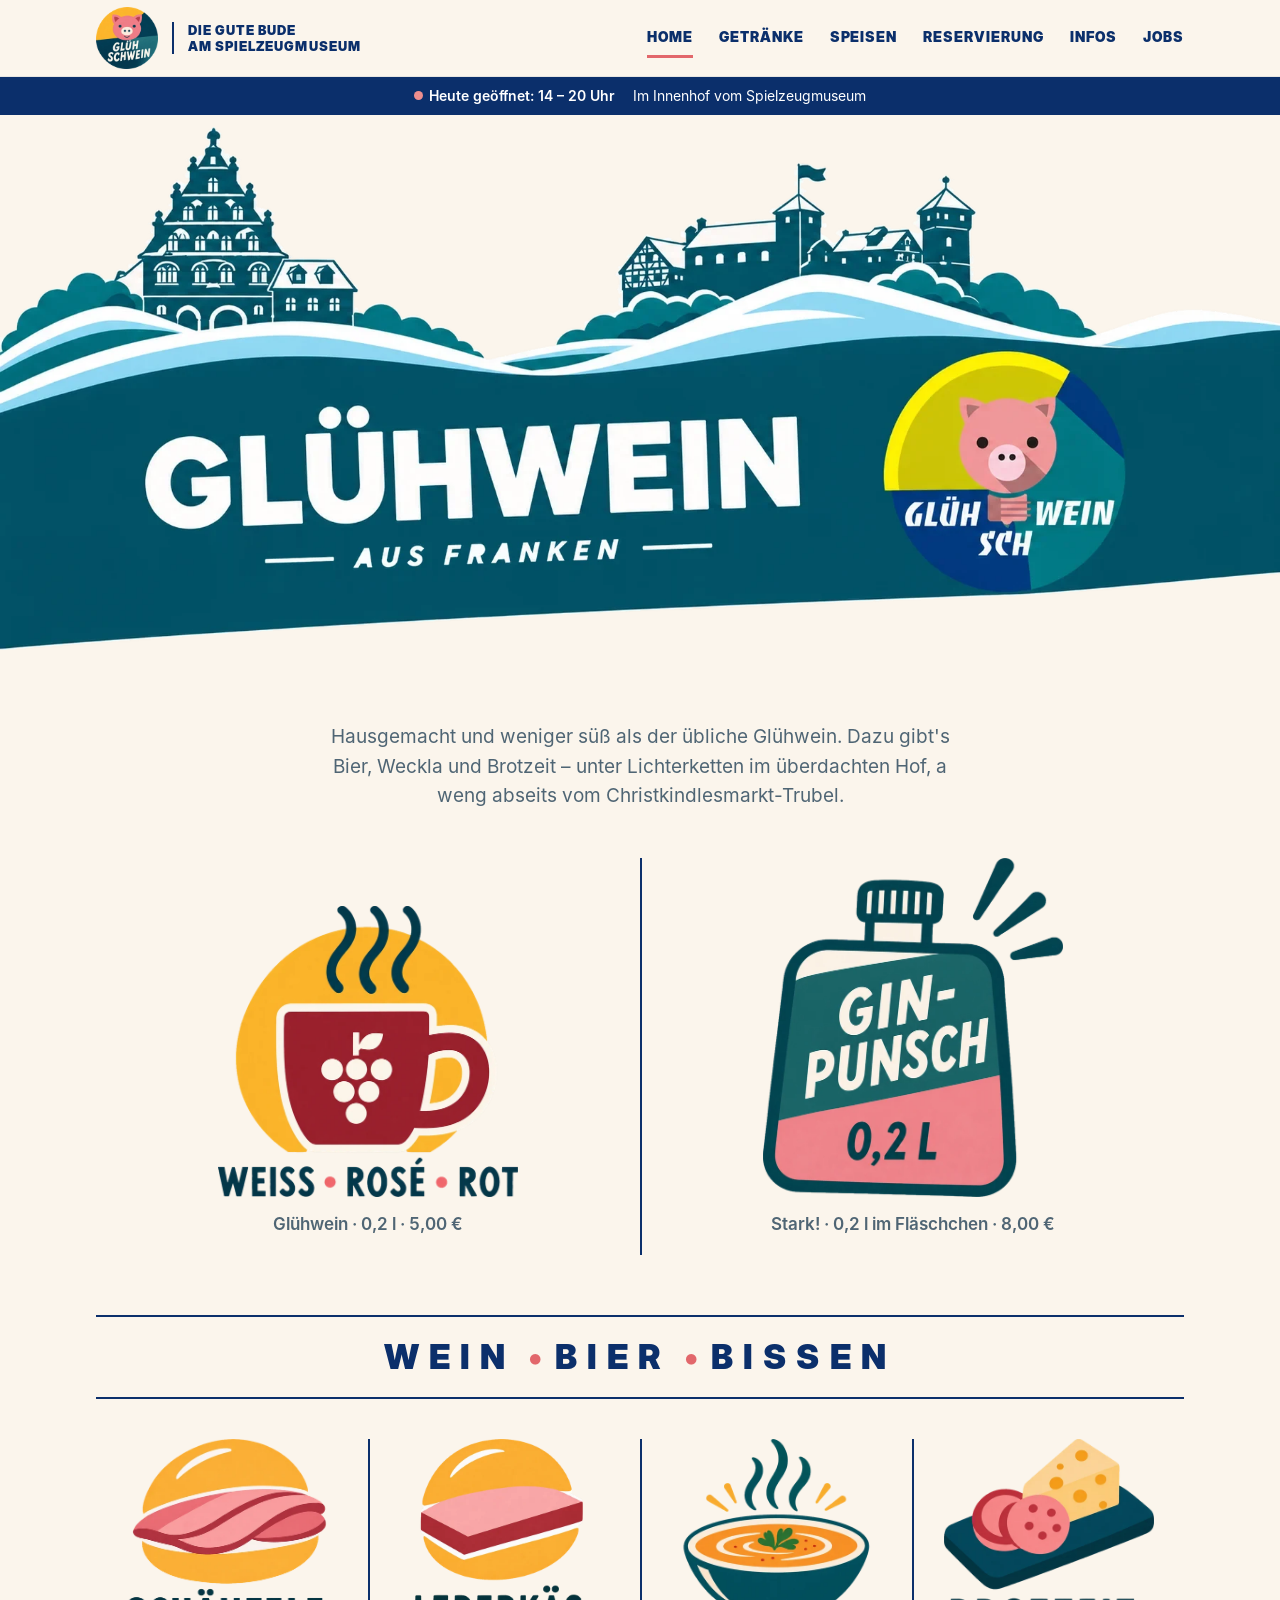
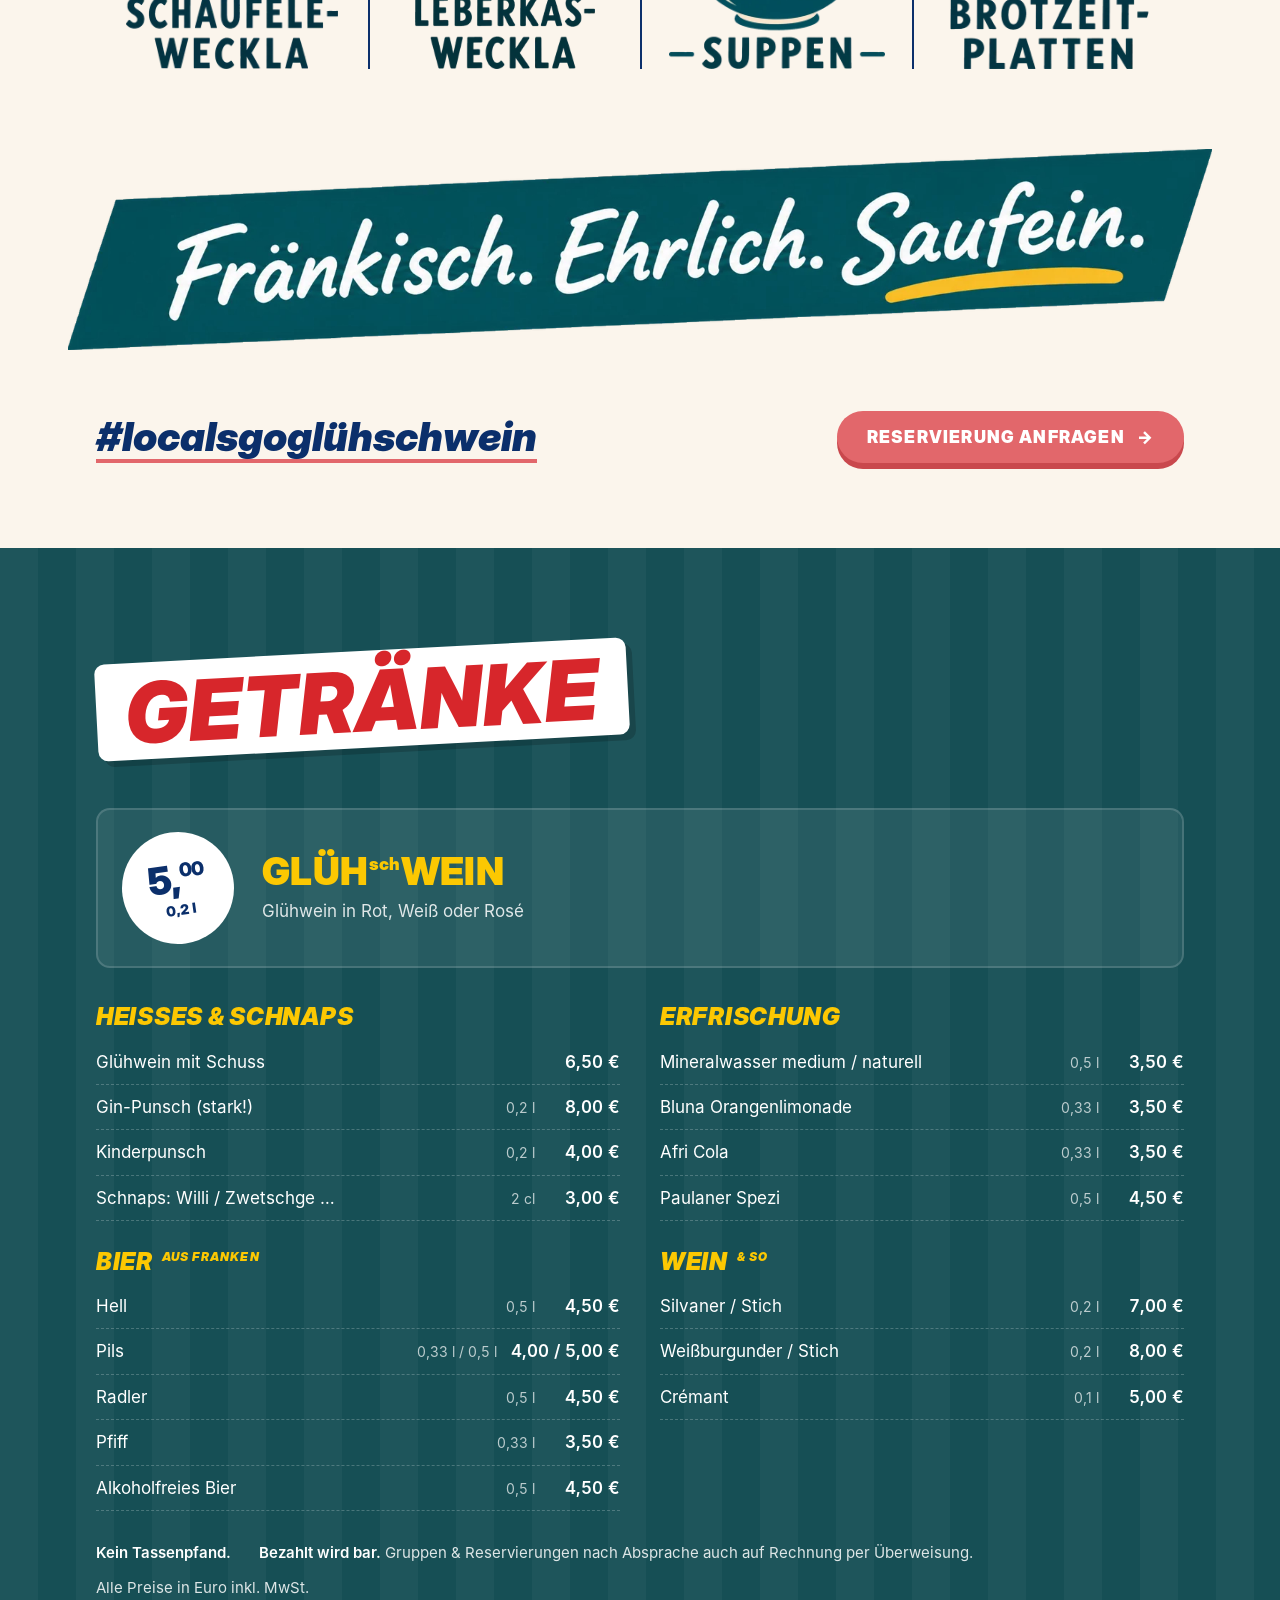
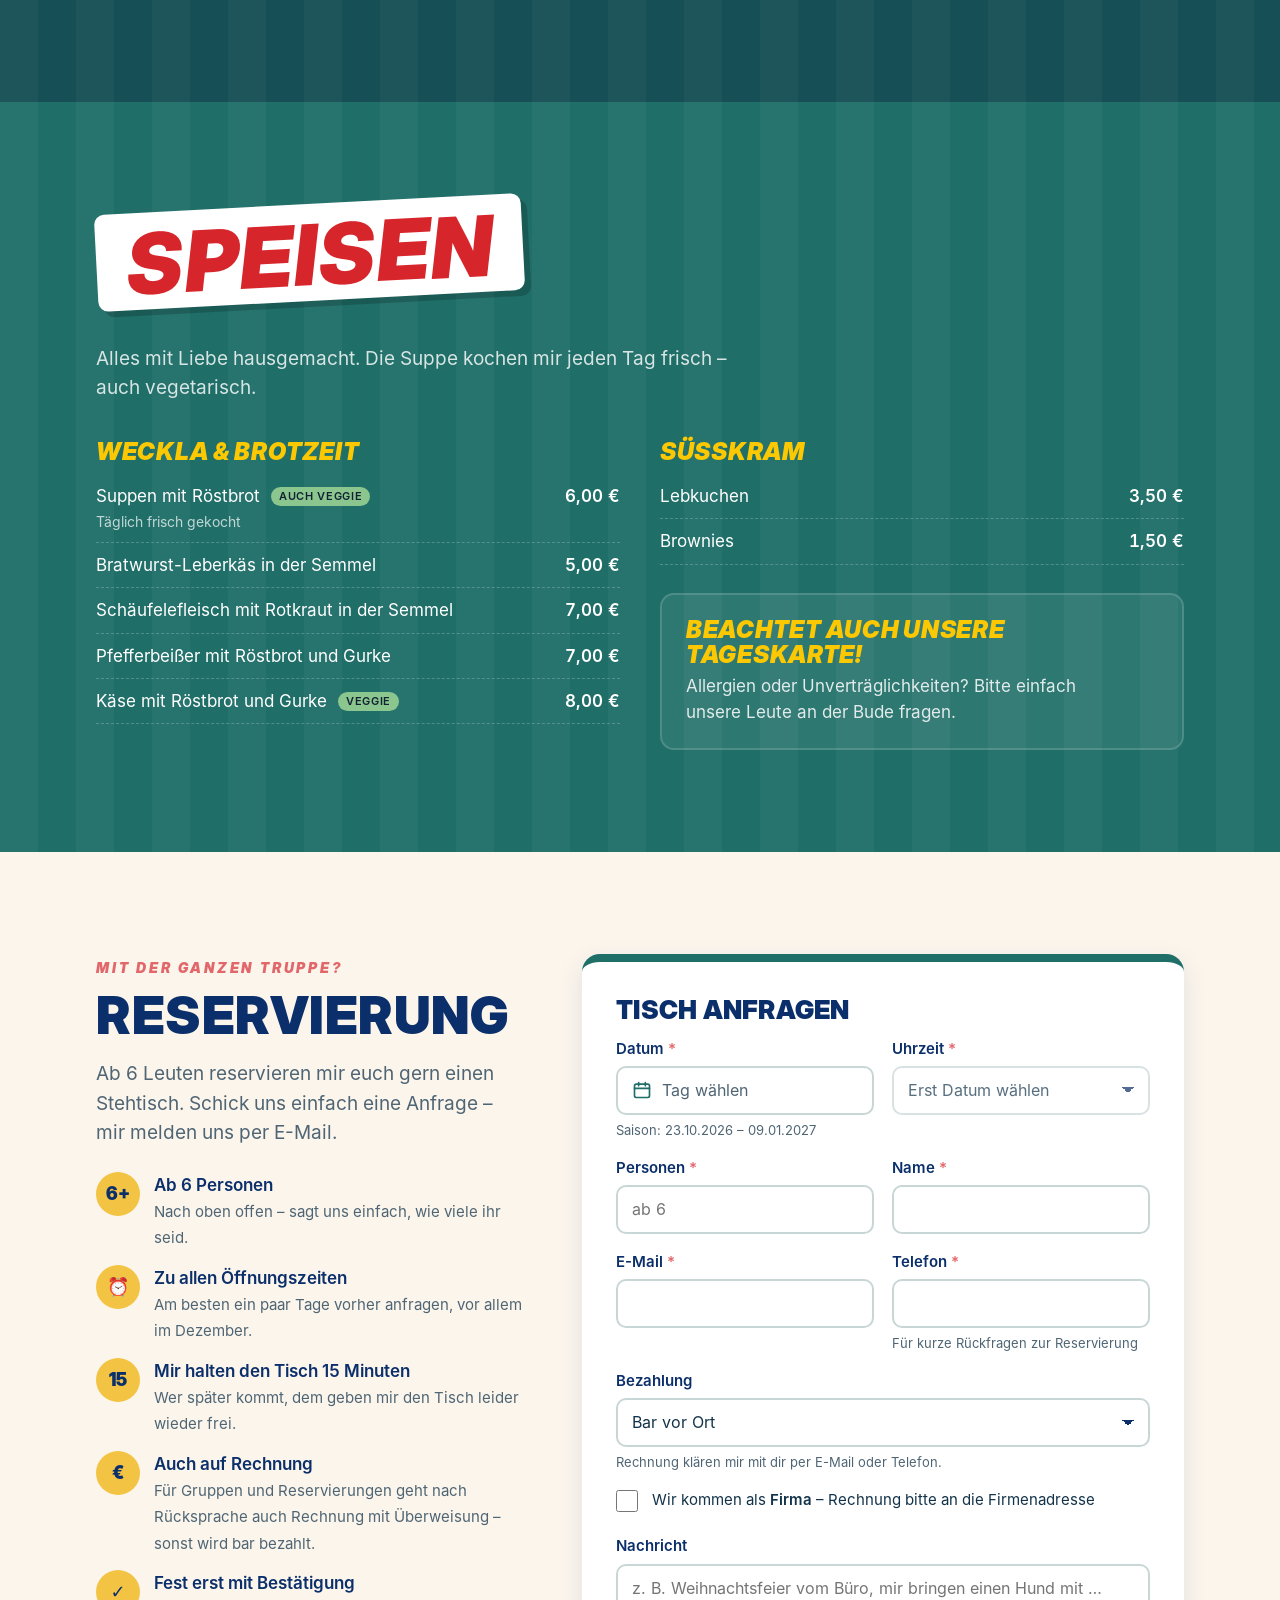
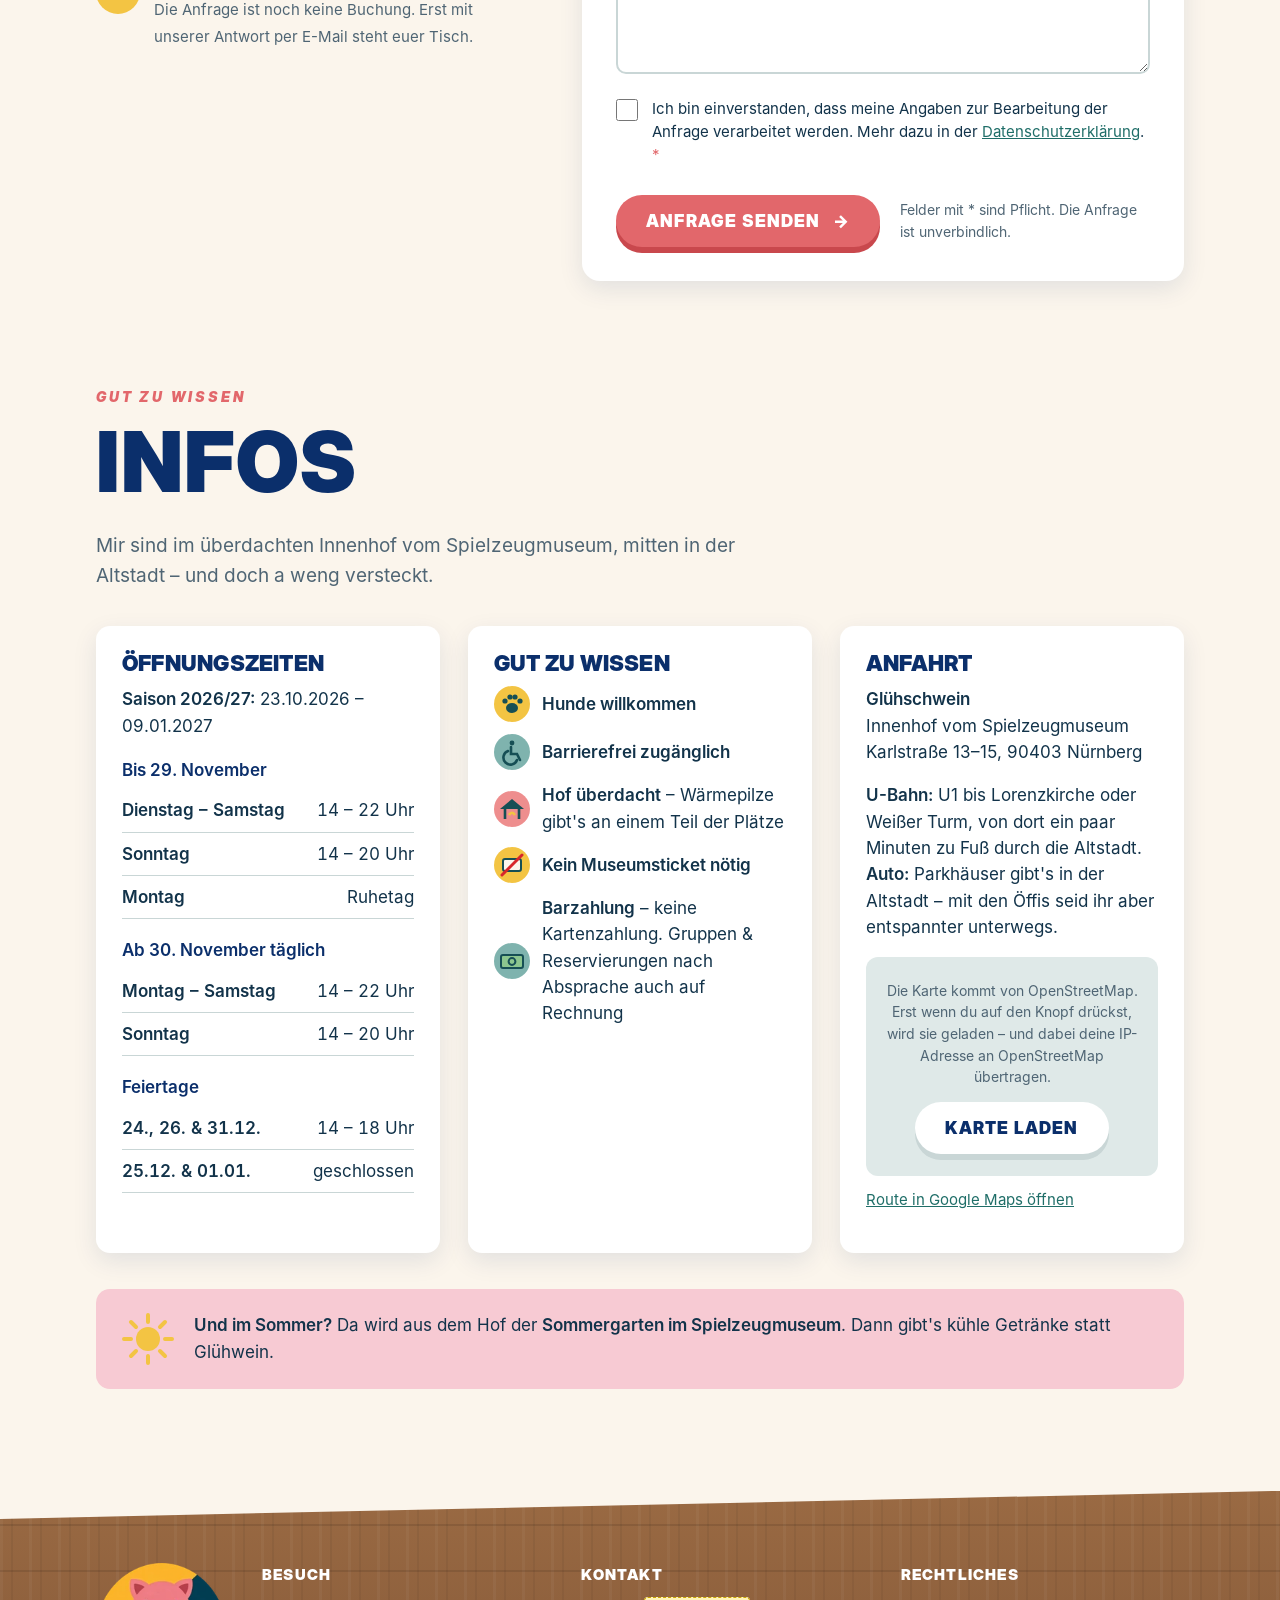
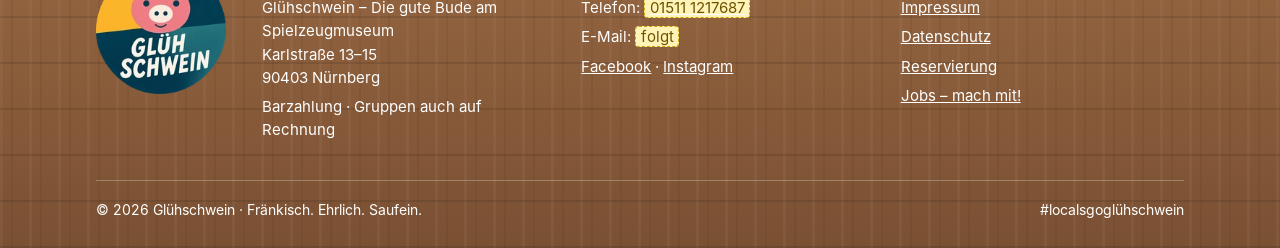
==== commit 9d0c606b: "Reservierung: eigener Kalender, Schließtage nicht wählbar - Ersetzt den Datumswähler des Browsers (d" ====
--- a/index.html
+++ b/index.html
@@ -9,7 +9,7 @@
   <link rel="icon" href="bilder/favicon.png" type="image/png">
   <link rel="apple-touch-icon" href="bilder/apple-touch-icon.png">
   <link rel="preload" href="fonts/interdisplay-black.woff" as="font" type="font/woff" crossorigin>
-  <link rel="stylesheet" href="css/style.css?v=15">
+  <link rel="stylesheet" href="css/style.css?v=16">
   <meta property="og:title" content="Glühschwein – Die gute Bude am Spielzeugmuseum">
   <meta property="og:description" content="Fränkisch. Ehrlich. Saufein. Hausgemachter Glühwein aus Frankenwein im Innenhof des Spielzeugmuseums Nürnberg.">
   <meta property="og:type" content="website">
@@ -214,8 +214,16 @@
 
         <div class="feld-raster">
           <div class="feld">
-            <label for="f-datum">Datum <span class="pflicht">*</span></label>
-            <input id="f-datum" name="datum" type="date" required min="2026-10-23" max="2027-01-09">
+            <label for="f-datum-knopf" id="f-datum-label">Datum <span class="pflicht">*</span></label>
+            <input id="f-datum" type="hidden" min="2026-10-23" max="2027-01-09">
+            <input id="f-datum-text" name="datum" type="hidden">
+            <div class="kalender-feld">
+              <button type="button" class="kalender-knopf" id="f-datum-knopf" aria-haspopup="dialog" aria-expanded="false" aria-controls="kalender">
+                <svg viewBox="0 0 24 24" aria-hidden="true"><rect x="3" y="5" width="18" height="16" rx="2" fill="none" stroke="currentColor" stroke-width="2"/><path d="M3 10h18M8 3v4M16 3v4" stroke="currentColor" stroke-width="2" stroke-linecap="round"/></svg>
+                <span id="f-datum-anzeige">Tag wählen</span>
+              </button>
+              <div class="kalender" id="kalender" role="dialog" aria-label="Datum wählen" hidden></div>
+            </div>
             <div class="klein" id="f-datum-info">Saison: 23.10.2026 – 09.01.2027</div>
           </div>
           <div class="feld">
@@ -413,6 +421,6 @@
   </div>
 </footer>
 
-<script src="js/main.js?v=12" defer></script>
+<script src="js/main.js?v=14" defer></script>
 </body>
 </html>
--- a/css/style.css
+++ b/css/style.css
@@ -448,3 +448,35 @@
 .bildtipp::after { content: ""; position: absolute; left: var(--pfeil, 50%); bottom: -8px; width: 16px; height: 16px; background: #fff; transform: translateX(-50%) rotate(45deg); }
 .bildtipp.unten::after { bottom: auto; top: -8px; }
 @media (prefers-reduced-motion: reduce) { .bildtipp { transition: none; } }
+
+/* ---------- Eigener Kalender (Reservierung): Schließtage nicht wählbar ---------- */
+.kalender-feld { position: relative; }
+.kalender-knopf { width: 100%; min-height: 48px; display: flex; align-items: center; gap: 10px; padding: 10px 14px;
+  font: inherit; font-size: 16px; color: var(--text); text-align: left; cursor: pointer;
+  background: #fff; border: 2px solid var(--rahmen); border-radius: 10px; }
+.kalender-knopf svg { width: 20px; height: 20px; color: var(--farbe-primaer); flex: none; }
+.kalender-knopf:hover, .kalender-knopf[aria-expanded="true"] { border-color: var(--farbe-primaer); }
+.kalender-knopf.leer span { color: var(--text-leise); }
+.feld--fehler .kalender-knopf { border-color: var(--farbe-akzent); }
+.kalender { position: absolute; z-index: 60; top: calc(100% + 6px); left: 0; width: 320px; max-width: calc(100vw - 32px);
+  background: #fff; border-radius: 14px; box-shadow: 0 14px 40px rgba(11,47,107,.25); padding: 14px; }
+.kalender[hidden] { display: none; }
+.kal-kopf { display: flex; align-items: center; justify-content: space-between; margin-bottom: 8px; }
+.kal-kopf b { font: 900 16px/1 var(--schrift-ueberschrift); text-transform: uppercase; color: var(--farbe-navy); letter-spacing: .03em; }
+.kal-pfeil { width: 40px; height: 40px; border: 0; border-radius: 50%; background: var(--hintergrund); color: var(--farbe-navy); font-size: 20px; cursor: pointer; }
+.kal-pfeil:hover:not(:disabled) { background: var(--farbe-logo-gelb); }
+.kal-pfeil:disabled { opacity: .3; cursor: default; }
+.kal-raster { display: grid; grid-template-columns: repeat(7, 1fr); gap: 3px; }
+.kal-wt { text-align: center; font-size: 12px; font-weight: 600; color: var(--text-leise); padding: 4px 0; }
+.kal-tag { position: relative; aspect-ratio: 1; min-height: 38px; border: 0; border-radius: 10px; background: #eef5f4;
+  font: 600 15px/1 var(--schrift-text); color: var(--farbe-navy); cursor: pointer; }
+.kal-tag:hover:not(:disabled) { background: var(--farbe-logo-gelb); }
+.kal-tag[aria-pressed="true"] { background: var(--farbe-primaer); color: #fff; }
+.kal-tag:disabled { background: transparent; color: #b8c3c8; cursor: not-allowed; font-weight: 400; }
+.kal-tag.zu:disabled { text-decoration: line-through; color: #d39a9c; }
+.kal-tag.sonder::after { content: ""; position: absolute; left: 50%; bottom: 5px; width: 5px; height: 5px; margin-left: -2.5px; border-radius: 50%; background: var(--farbe-akzent); }
+.kal-tag.heute { box-shadow: inset 0 0 0 2px var(--farbe-logo-gelb); }
+.kal-leer { aspect-ratio: 1; }
+.kal-legende { display: flex; flex-wrap: wrap; gap: 6px 14px; margin-top: 10px; font-size: 12px; color: var(--text-leise); }
+.kal-legende i { display: inline-block; width: 10px; height: 10px; border-radius: 3px; margin-right: 5px; vertical-align: -1px; }
+@media (max-width: 520px) { .kalender { width: 100%; max-width: none; } }
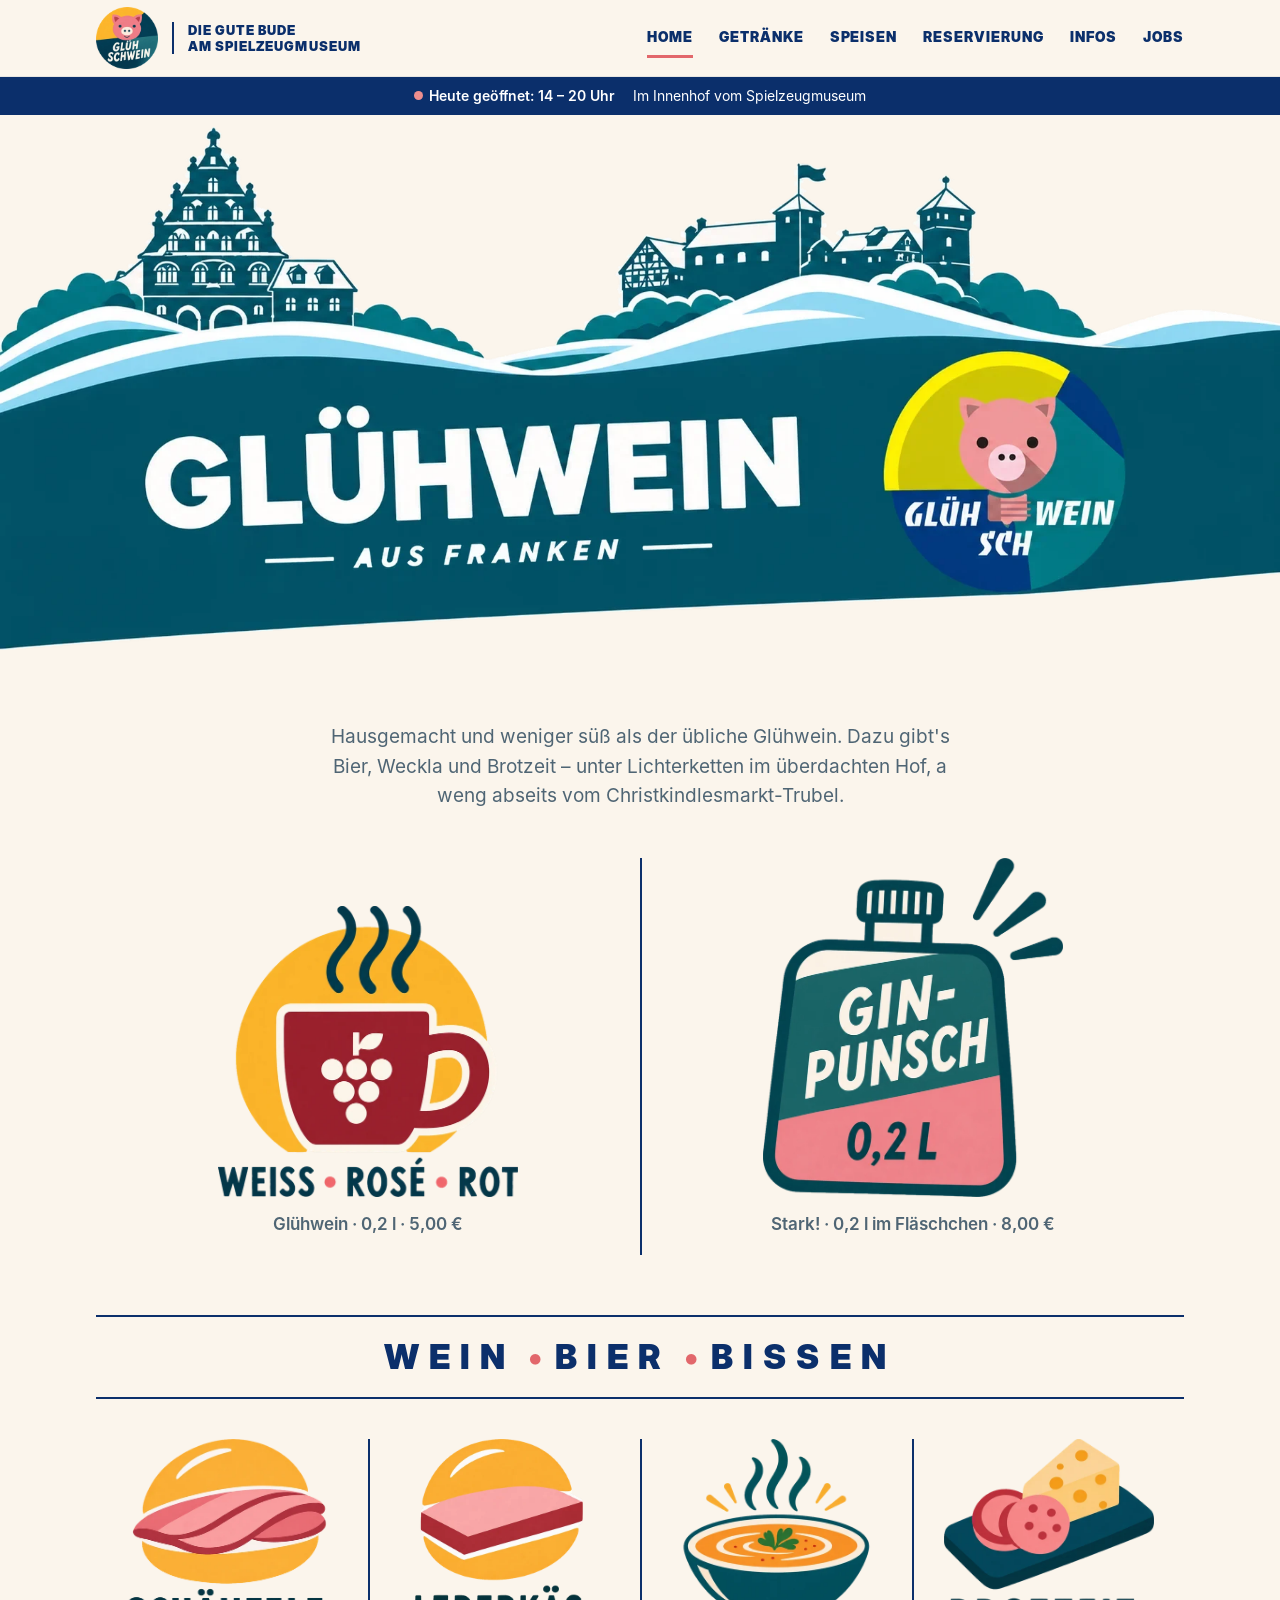
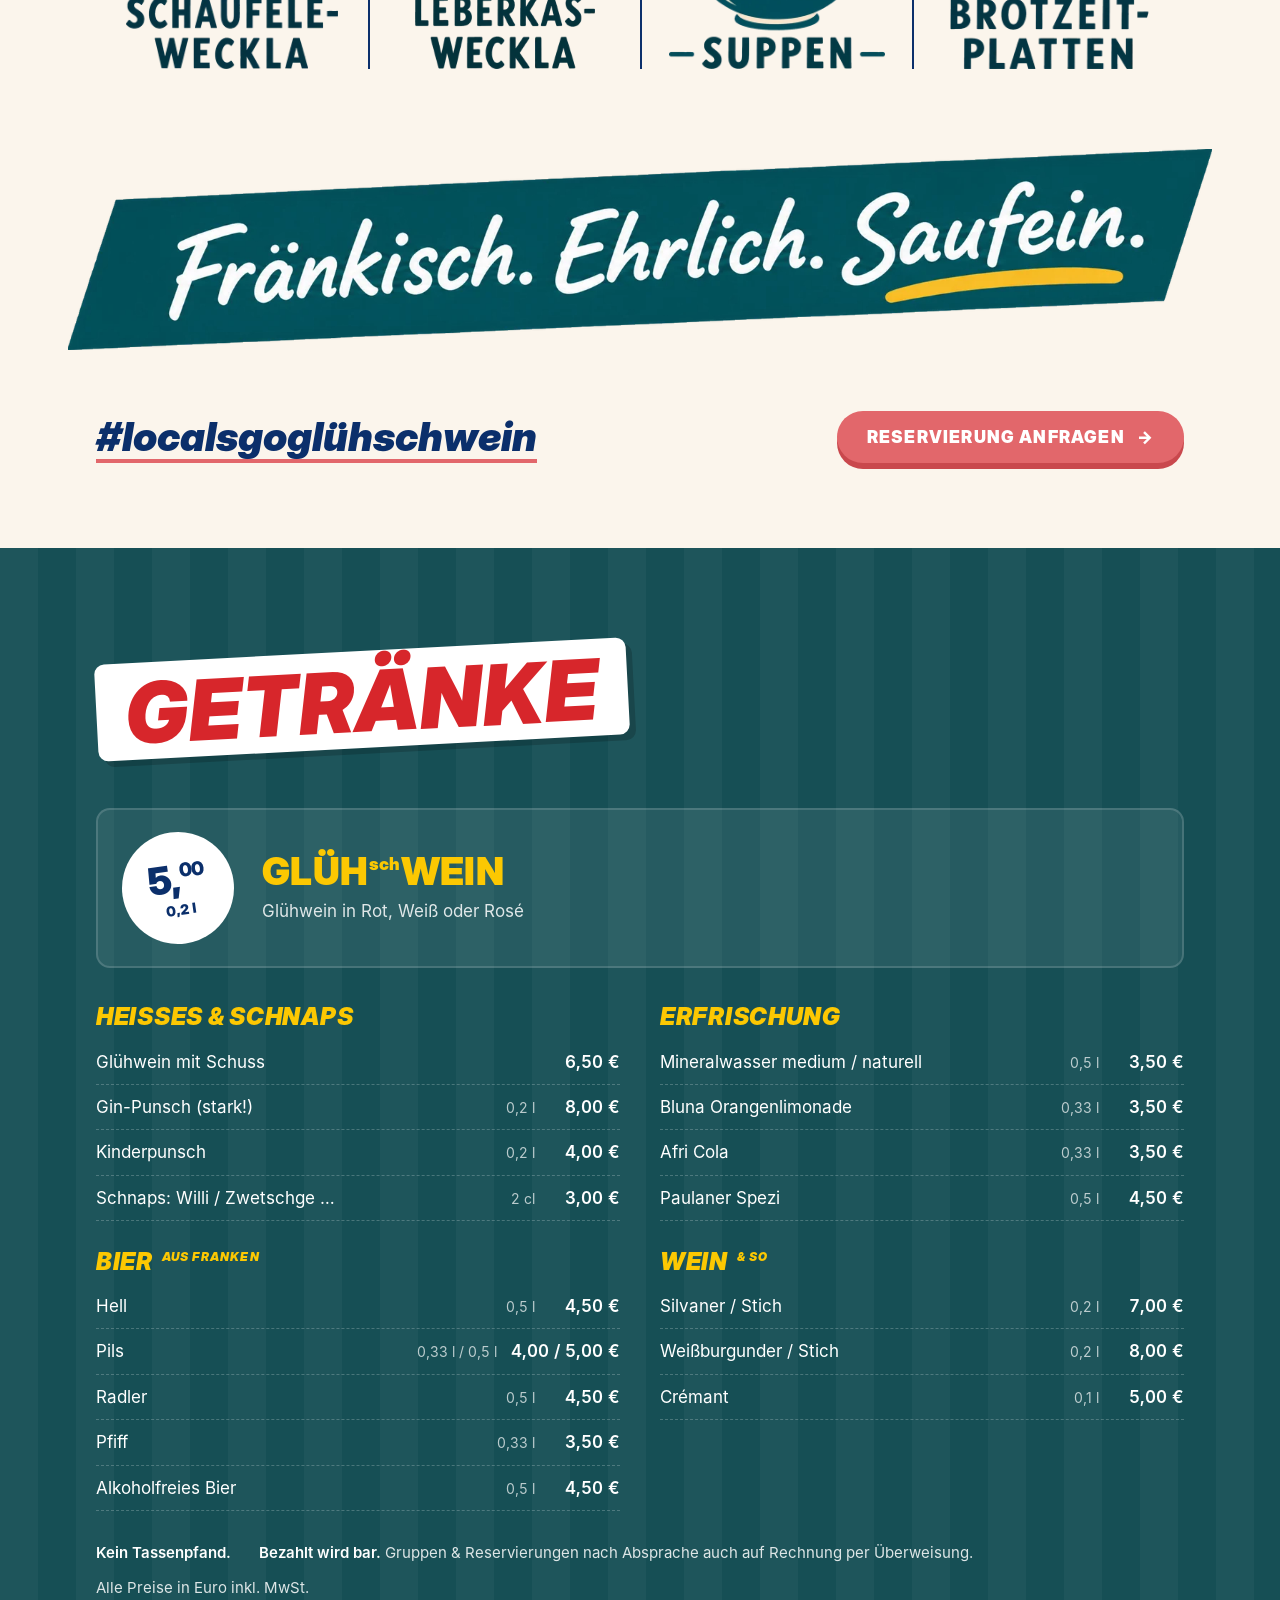
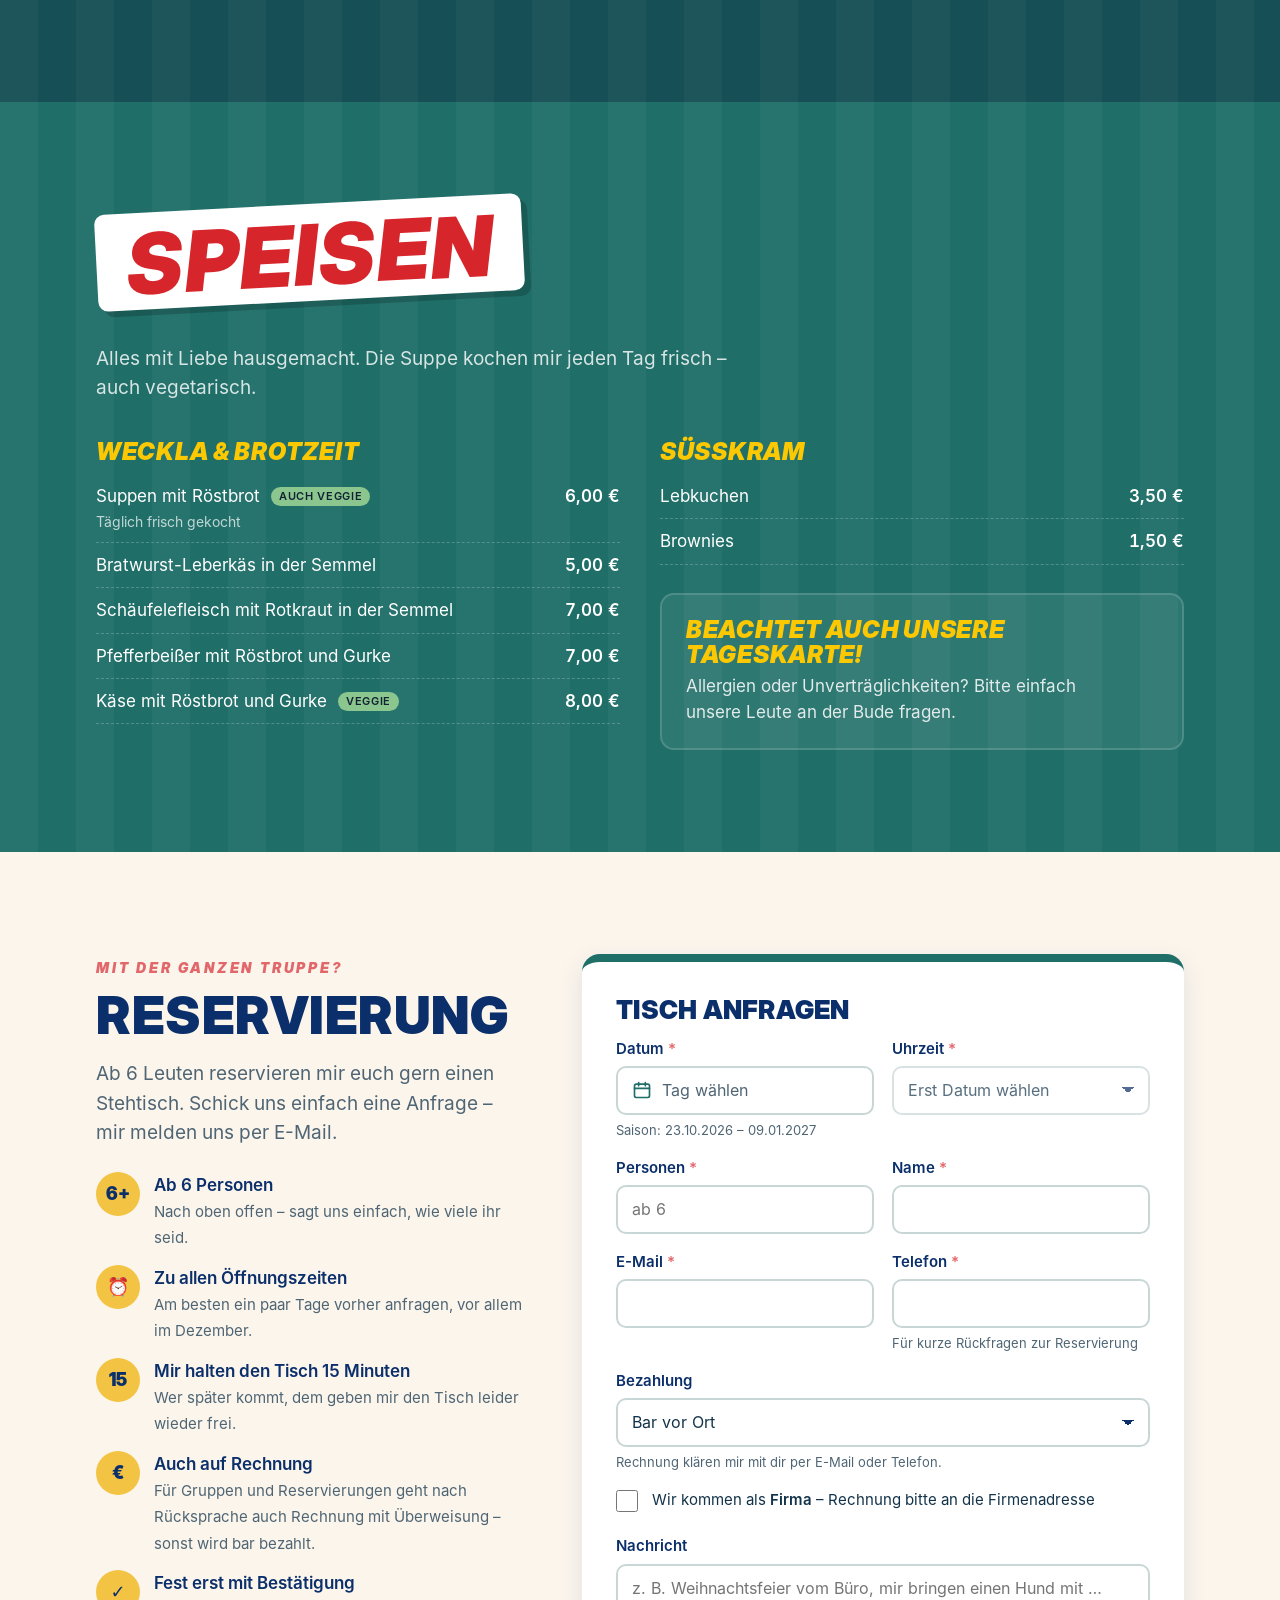
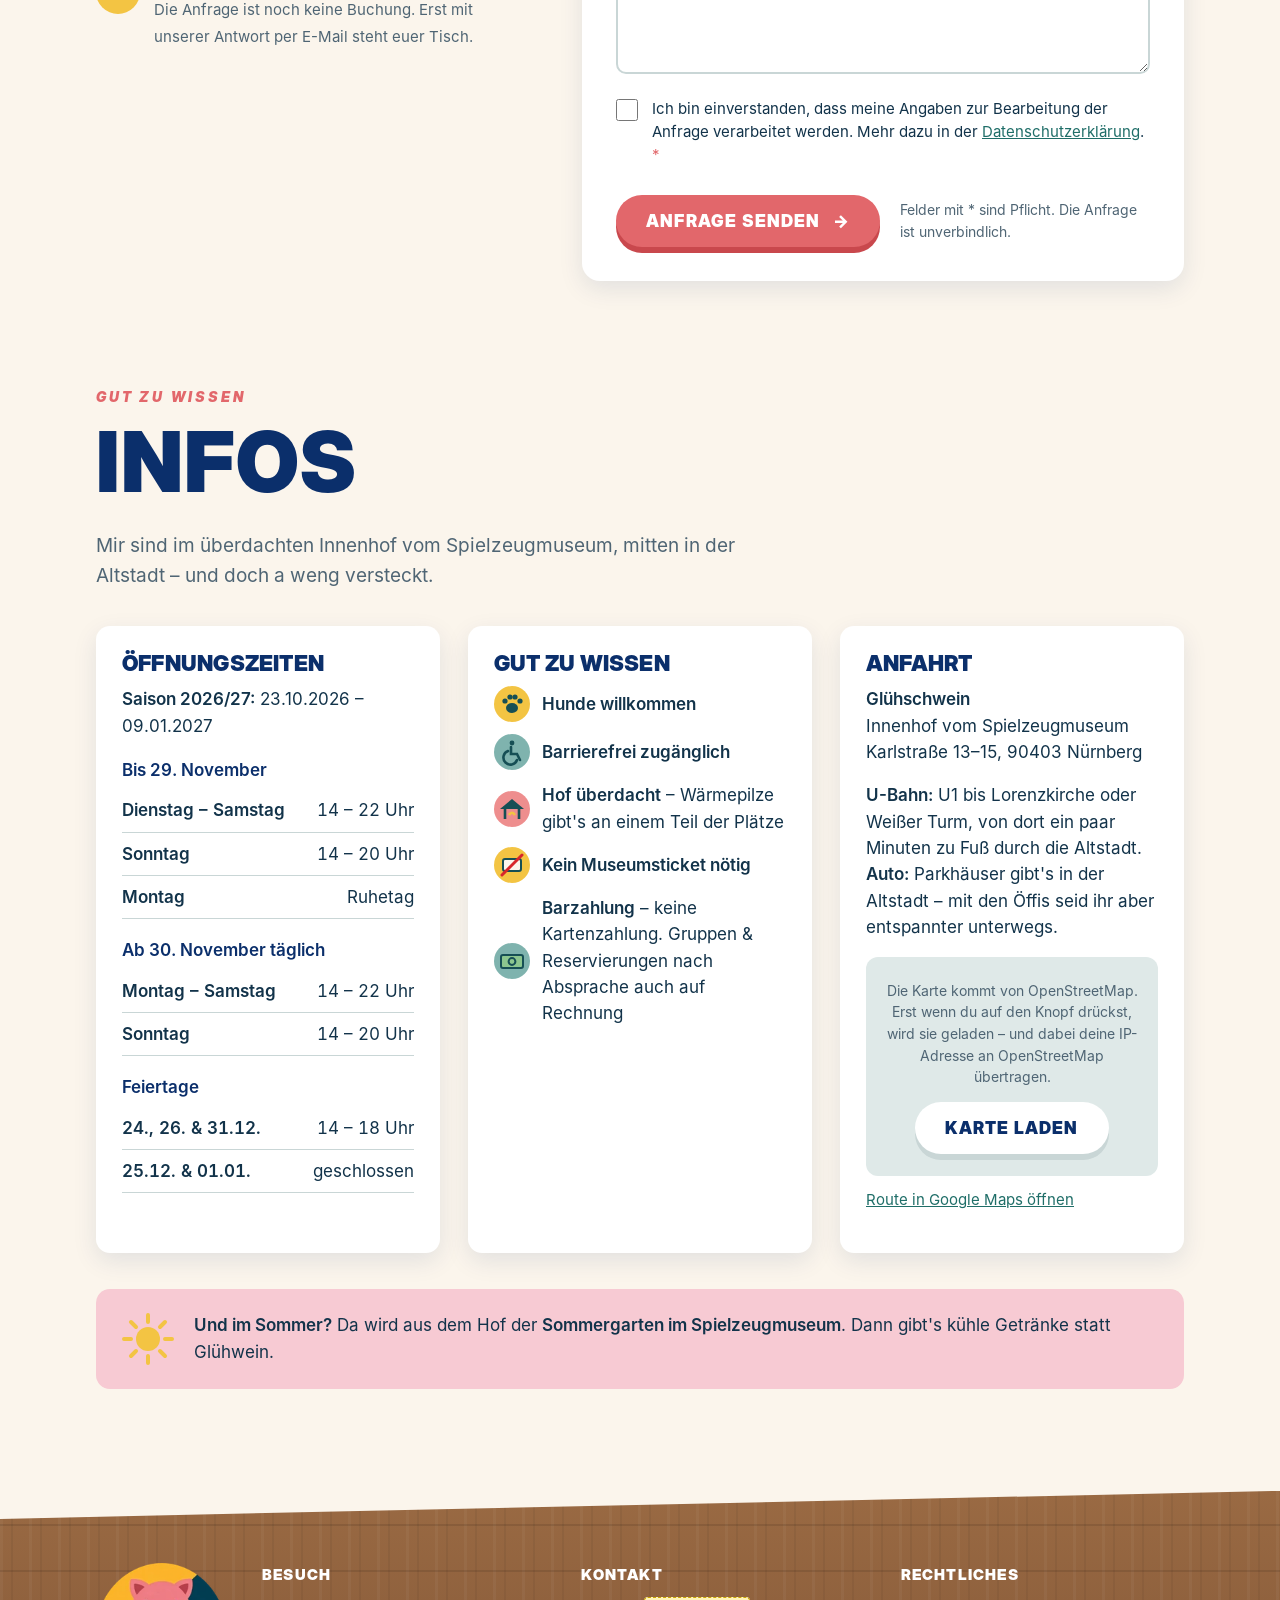
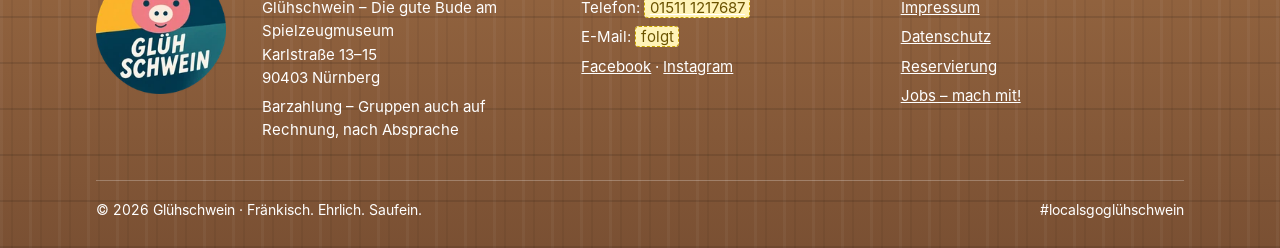
==== commit 07511cca: "Fußzeile: „Barzahlung – Gruppen auch auf Rechnung, nach Absprache“ Co-Authored-By: Claude Opus 5.5 <" ====
--- a/index.html
+++ b/index.html
@@ -392,7 +392,7 @@
       <div>
         <h4>Besuch</h4>
         <p>Glühschwein – Die gute Bude am Spielzeugmuseum<br>Karlstraße 13–15<br>90403 Nürnberg</p>
-        <p>Barzahlung · Gruppen auch auf Rechnung</p>
+        <p>Barzahlung – Gruppen auch auf Rechnung, nach Absprache</p>
       </div>
       <div>
         <h4>Kontakt</h4>
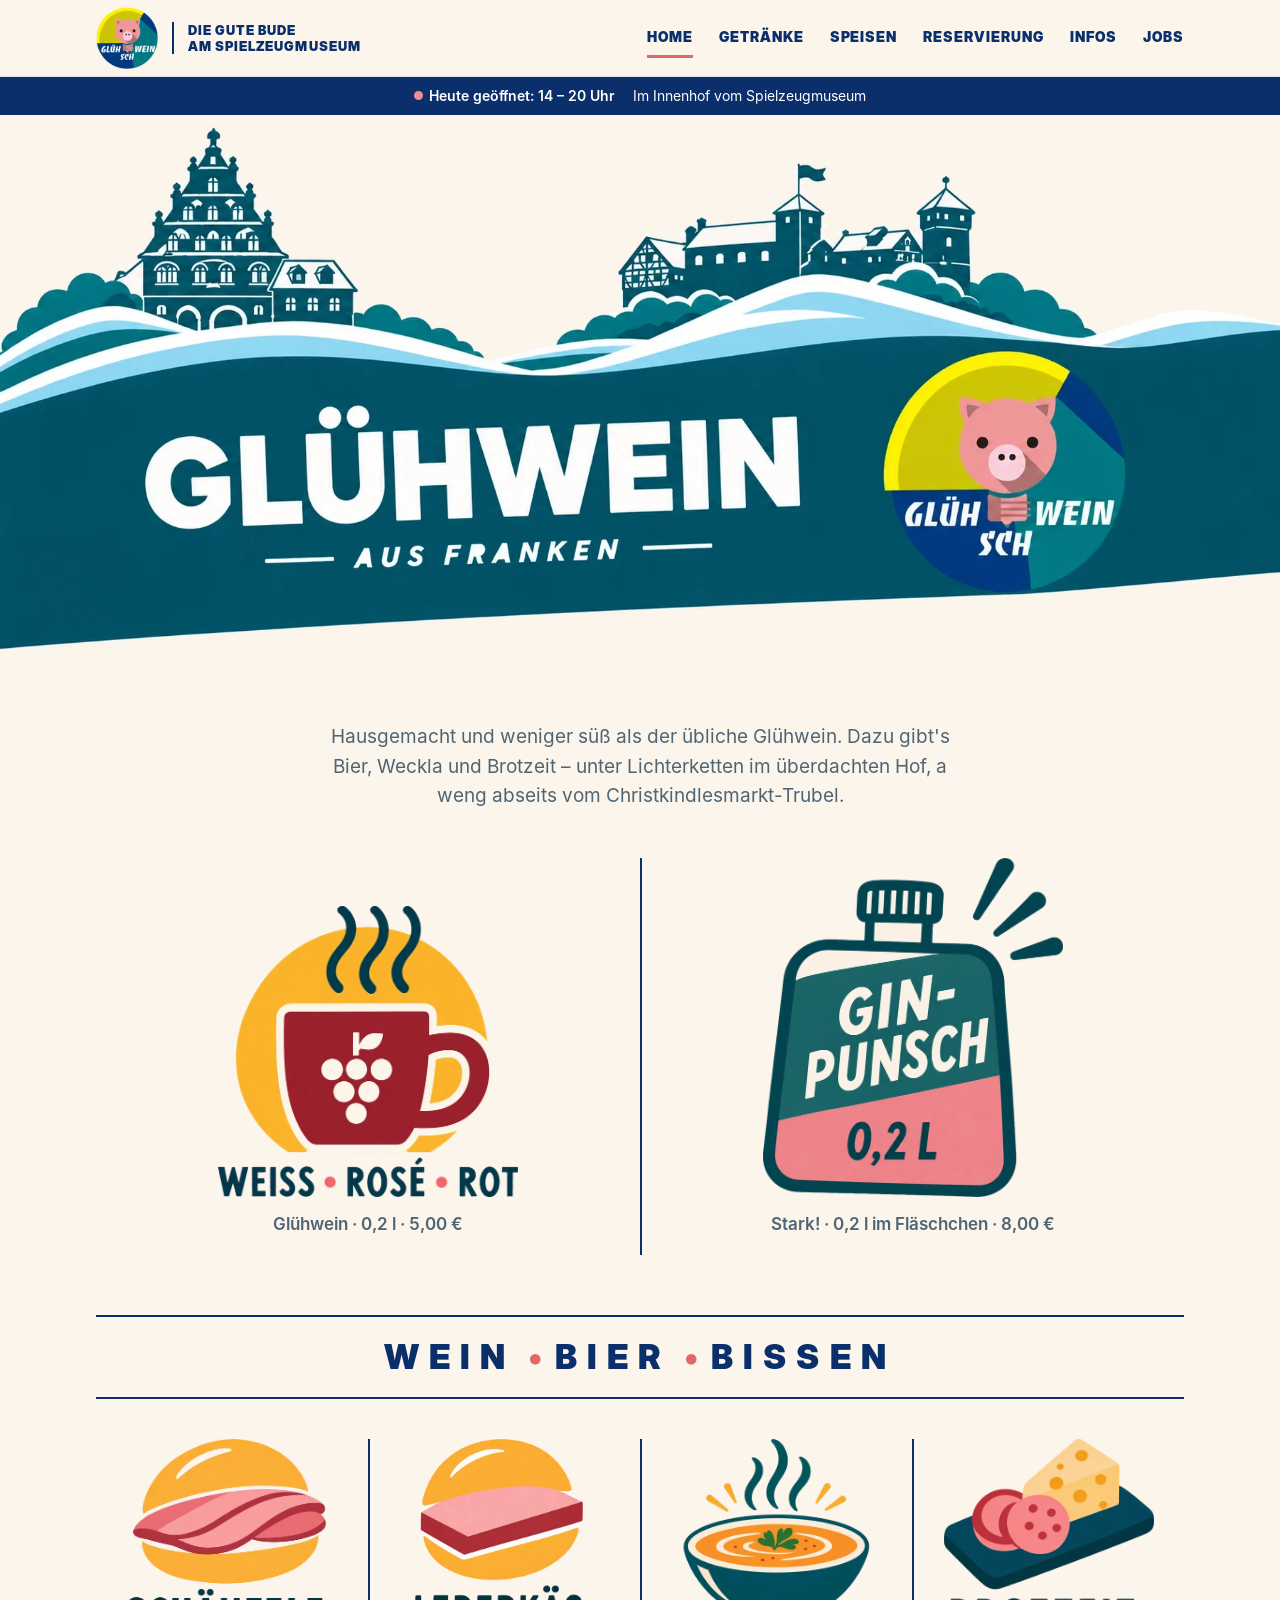
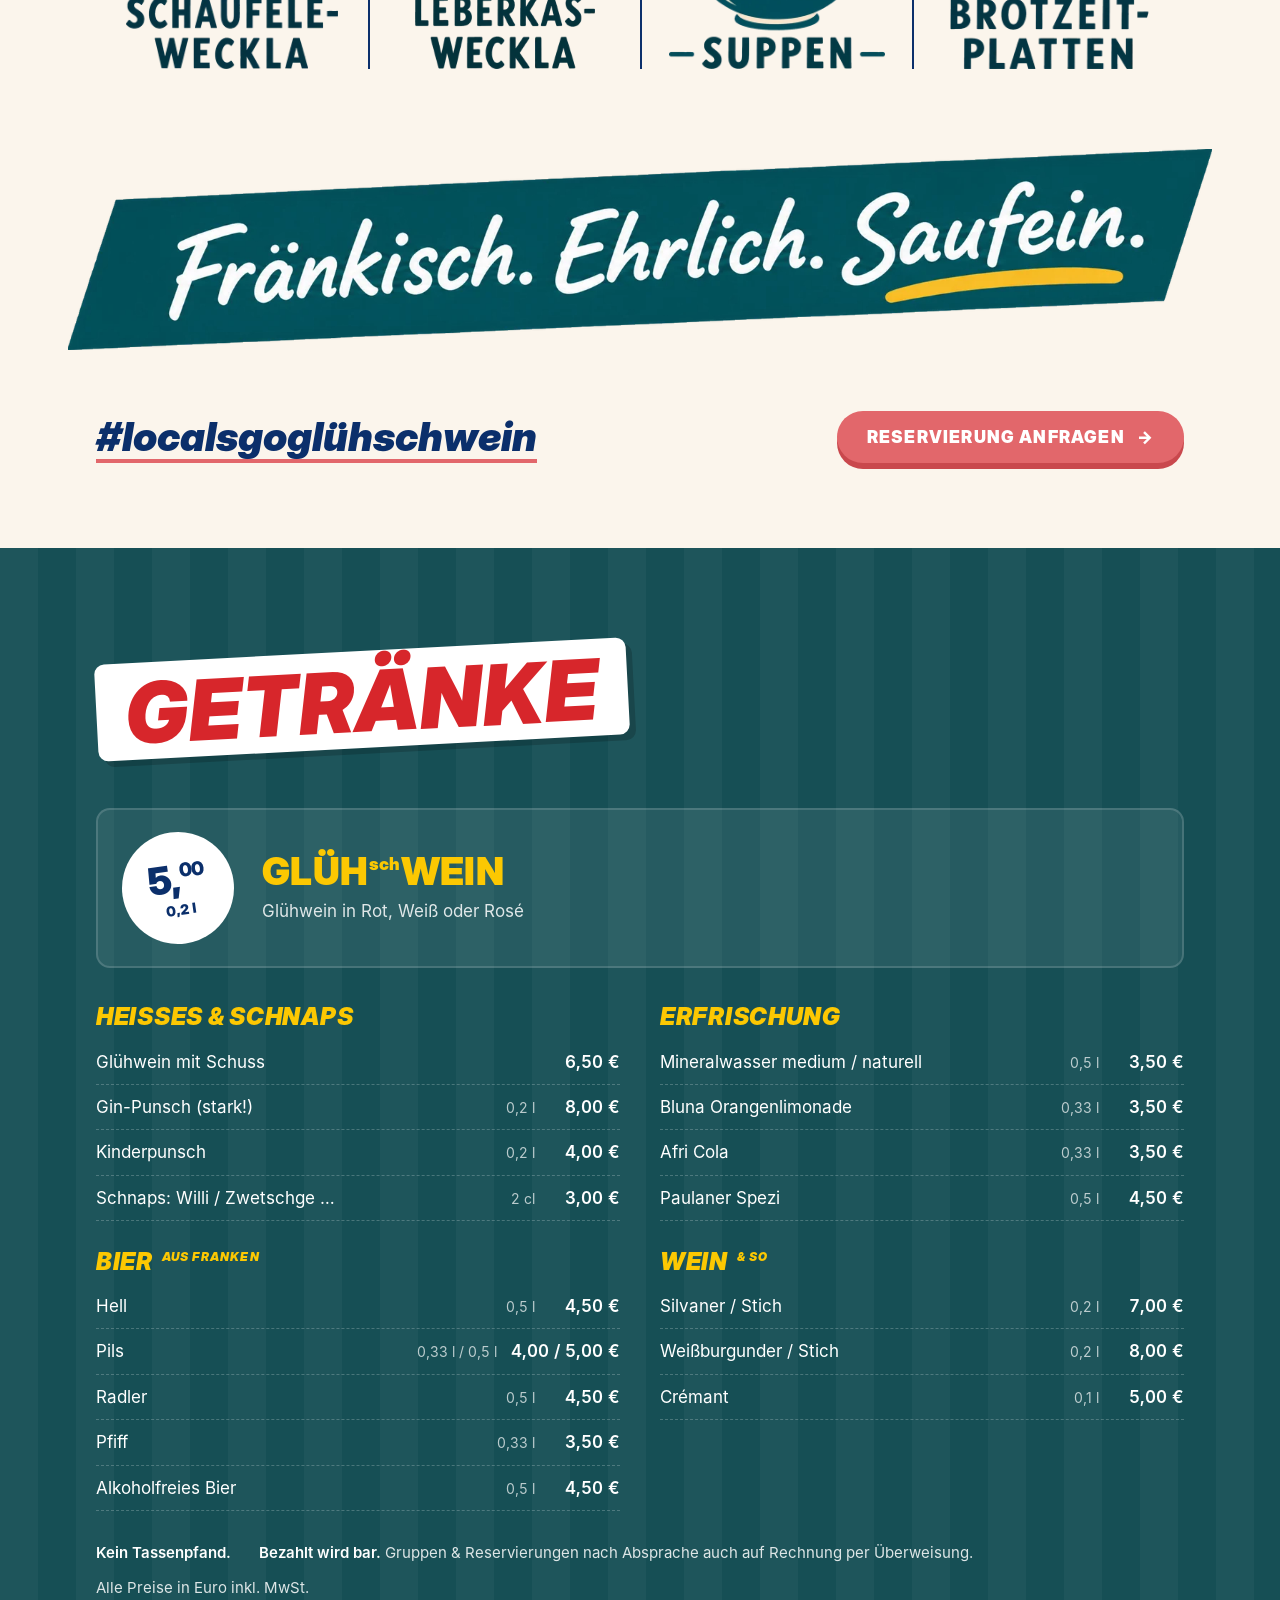
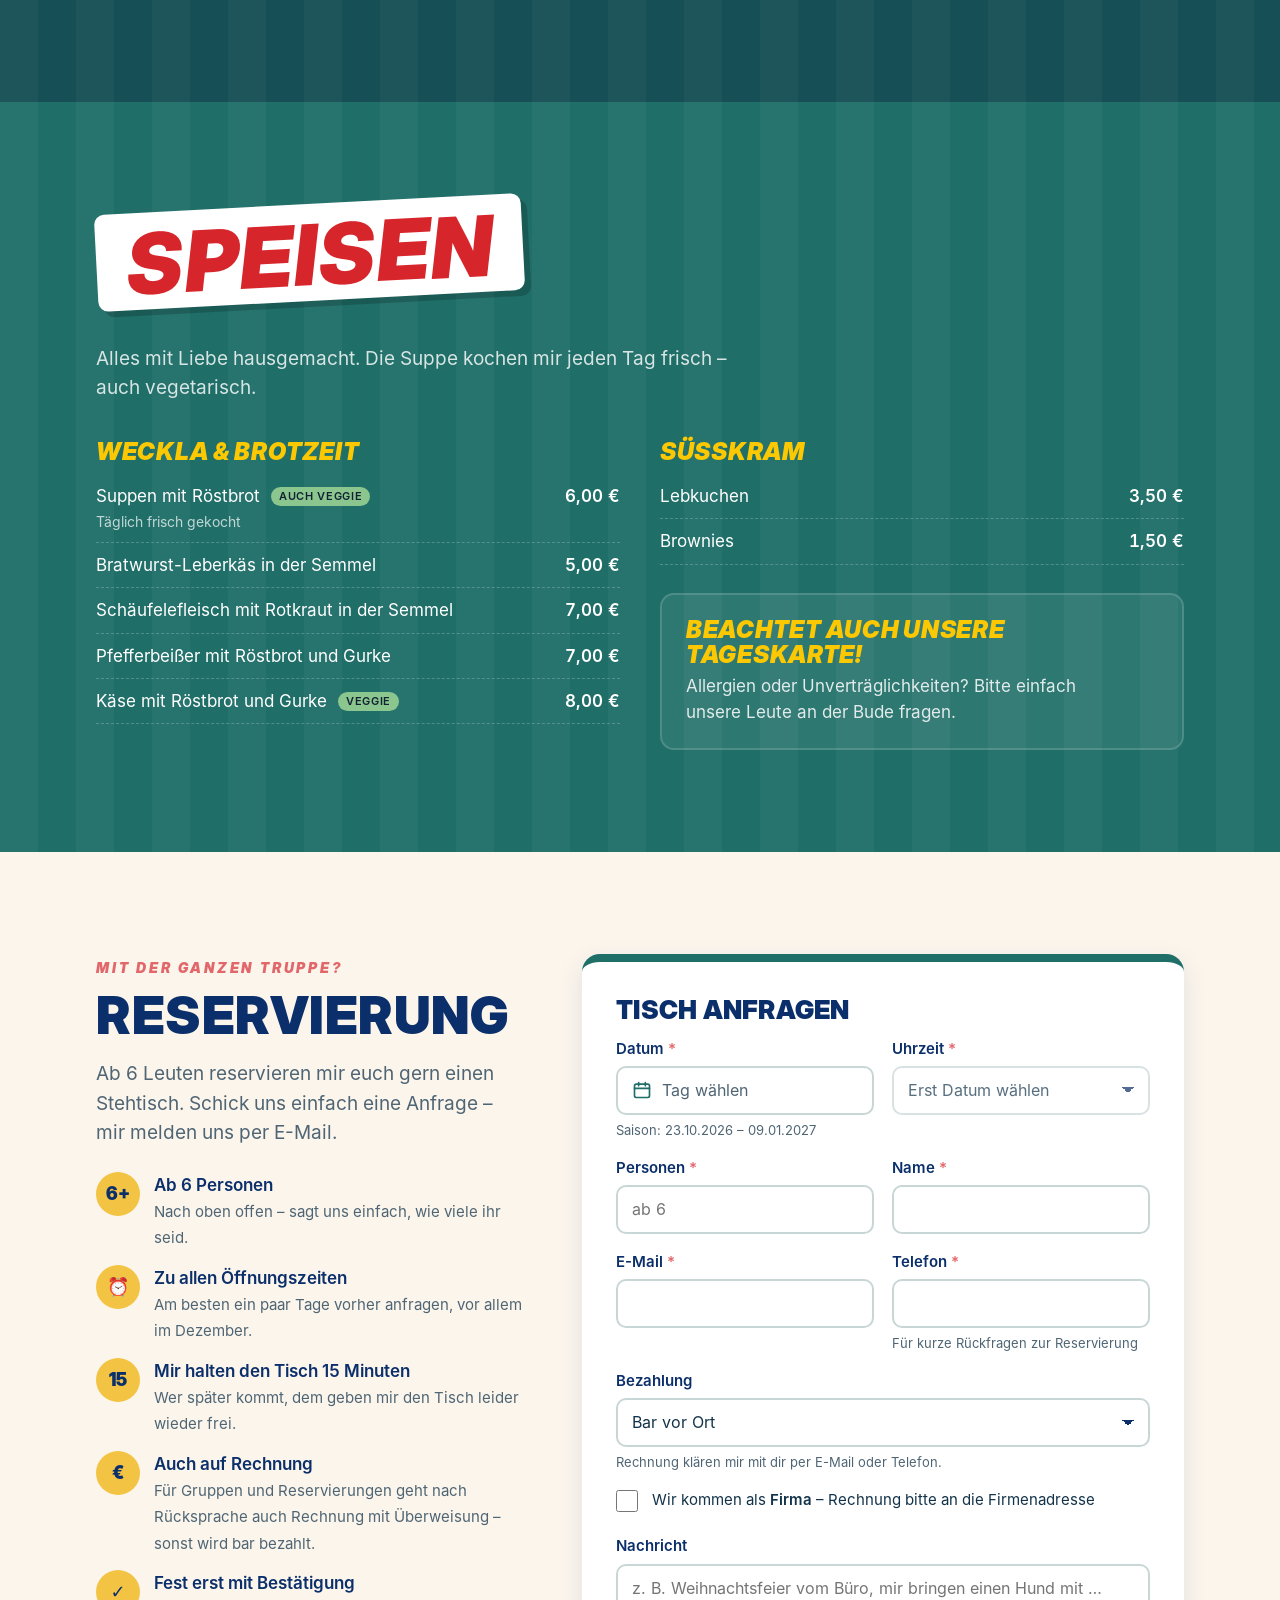
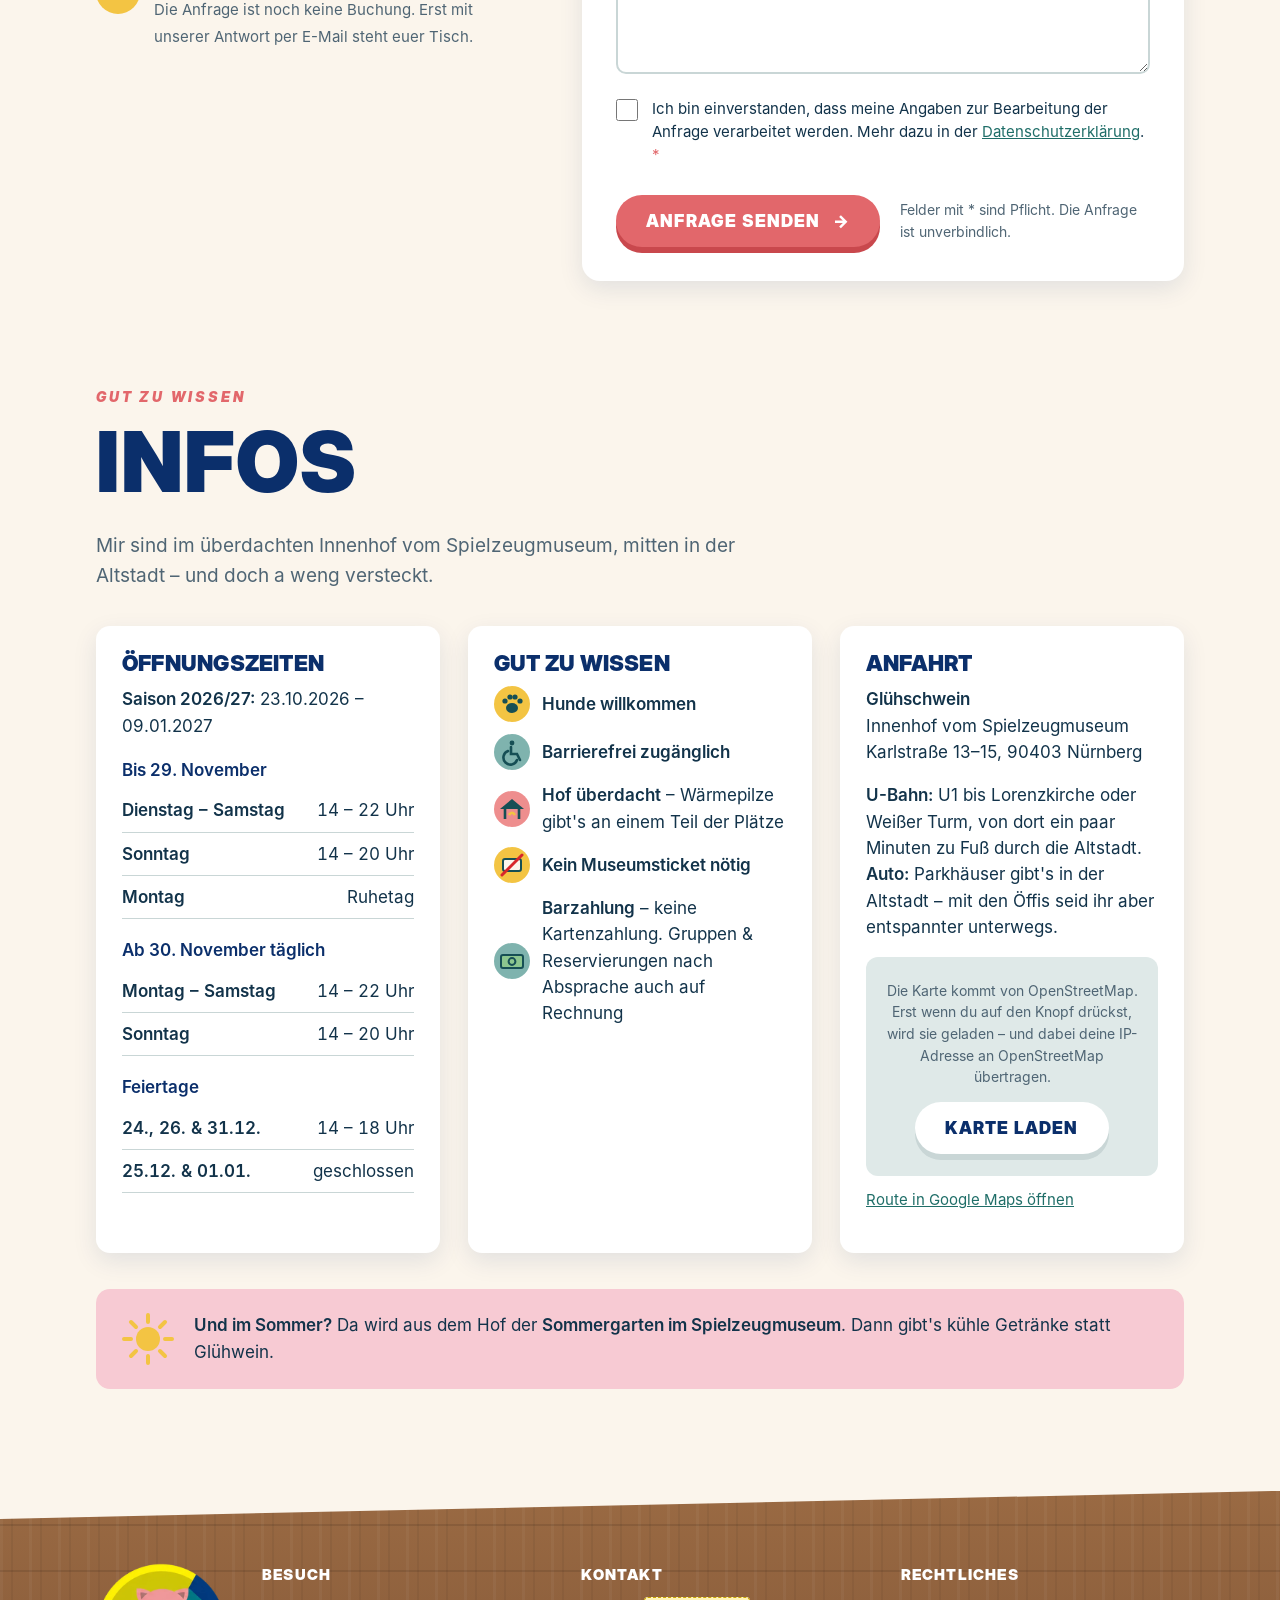
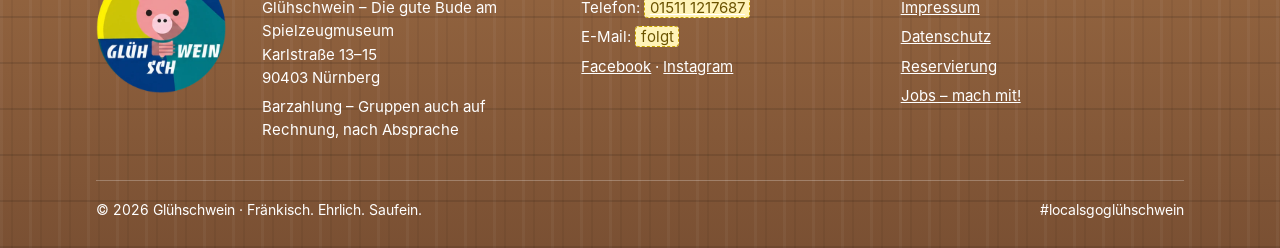
==== commit a6f09fc2: "Logo oben, unten und als Browser-Symbol durch das Logo aus dem Einstiegsbild ersetzt Co-Authored-By:" ====
--- a/index.html
+++ b/index.html
@@ -6,8 +6,8 @@
   <title>Glühschwein – Die gute Bude am Spielzeugmuseum · Nürnberg</title>
   <meta name="description" content="Hausgemachter Glühwein aus Frankenwein, Gin-Punsch, Bier und Brotzeit im überdachten Innenhof des Spielzeugmuseums Nürnberg. Saison 23.10.2026 – 09.01.2027. Stehtische ab 6 Personen reservieren.">
   <meta name="theme-color" content="#164f55">
-  <link rel="icon" href="bilder/favicon.png" type="image/png">
-  <link rel="apple-touch-icon" href="bilder/apple-touch-icon.png">
+  <link rel="icon" href="bilder/favicon.png?v=2" type="image/png">
+  <link rel="apple-touch-icon" href="bilder/apple-touch-icon.png?v=2">
   <link rel="preload" href="fonts/interdisplay-black.woff" as="font" type="font/woff" crossorigin>
   <link rel="stylesheet" href="css/style.css?v=16">
   <meta property="og:title" content="Glühschwein – Die gute Bude am Spielzeugmuseum">
@@ -28,7 +28,7 @@
 <header class="kopf">
   <div class="huelle kopf__innen">
     <a class="marke" href="#home" aria-label="Glühschwein – zur Startseite">
-      <img class="marke__logo" src="bilder/logo-klein.webp" width="180" height="182" alt="Logo Glühschwein">
+      <img class="marke__logo" src="bilder/logo-klein.webp?v=2" width="360" height="360" alt="Logo Glühschwein">
       <span class="marke__zeile">Die gute Bude<br>am Spielzeugmuseum</span>
     </a>
     <button class="burger" type="button" aria-label="Menü öffnen" aria-expanded="false" aria-controls="hauptmenue">
@@ -388,7 +388,7 @@
 <footer class="fuss">
   <div class="huelle">
     <div class="fuss__raster">
-      <img class="logo-fuss" src="bilder/logo-klein.webp" width="180" height="182" alt="Logo Glühschwein" loading="lazy">
+      <img class="logo-fuss" src="bilder/logo-klein.webp?v=2" width="360" height="360" alt="Logo Glühschwein" loading="lazy">
       <div>
         <h4>Besuch</h4>
         <p>Glühschwein – Die gute Bude am Spielzeugmuseum<br>Karlstraße 13–15<br>90403 Nürnberg</p>
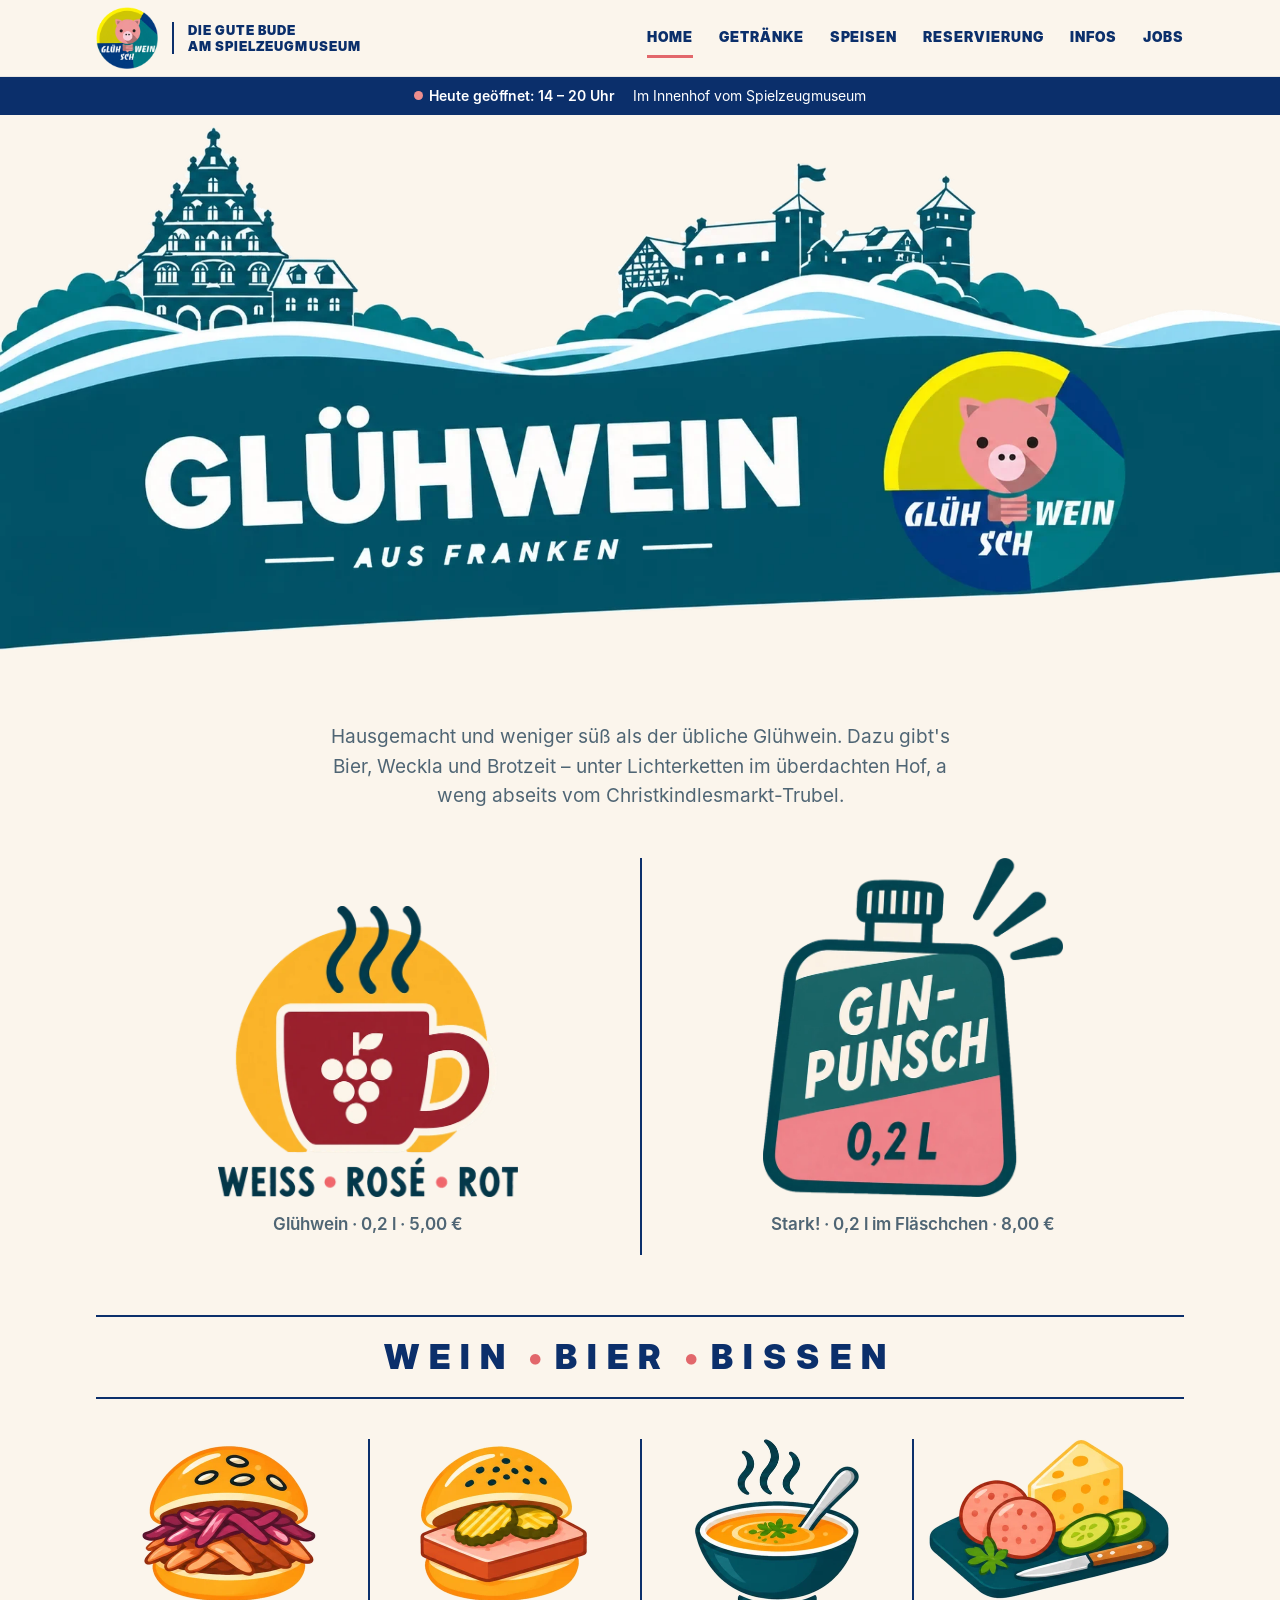
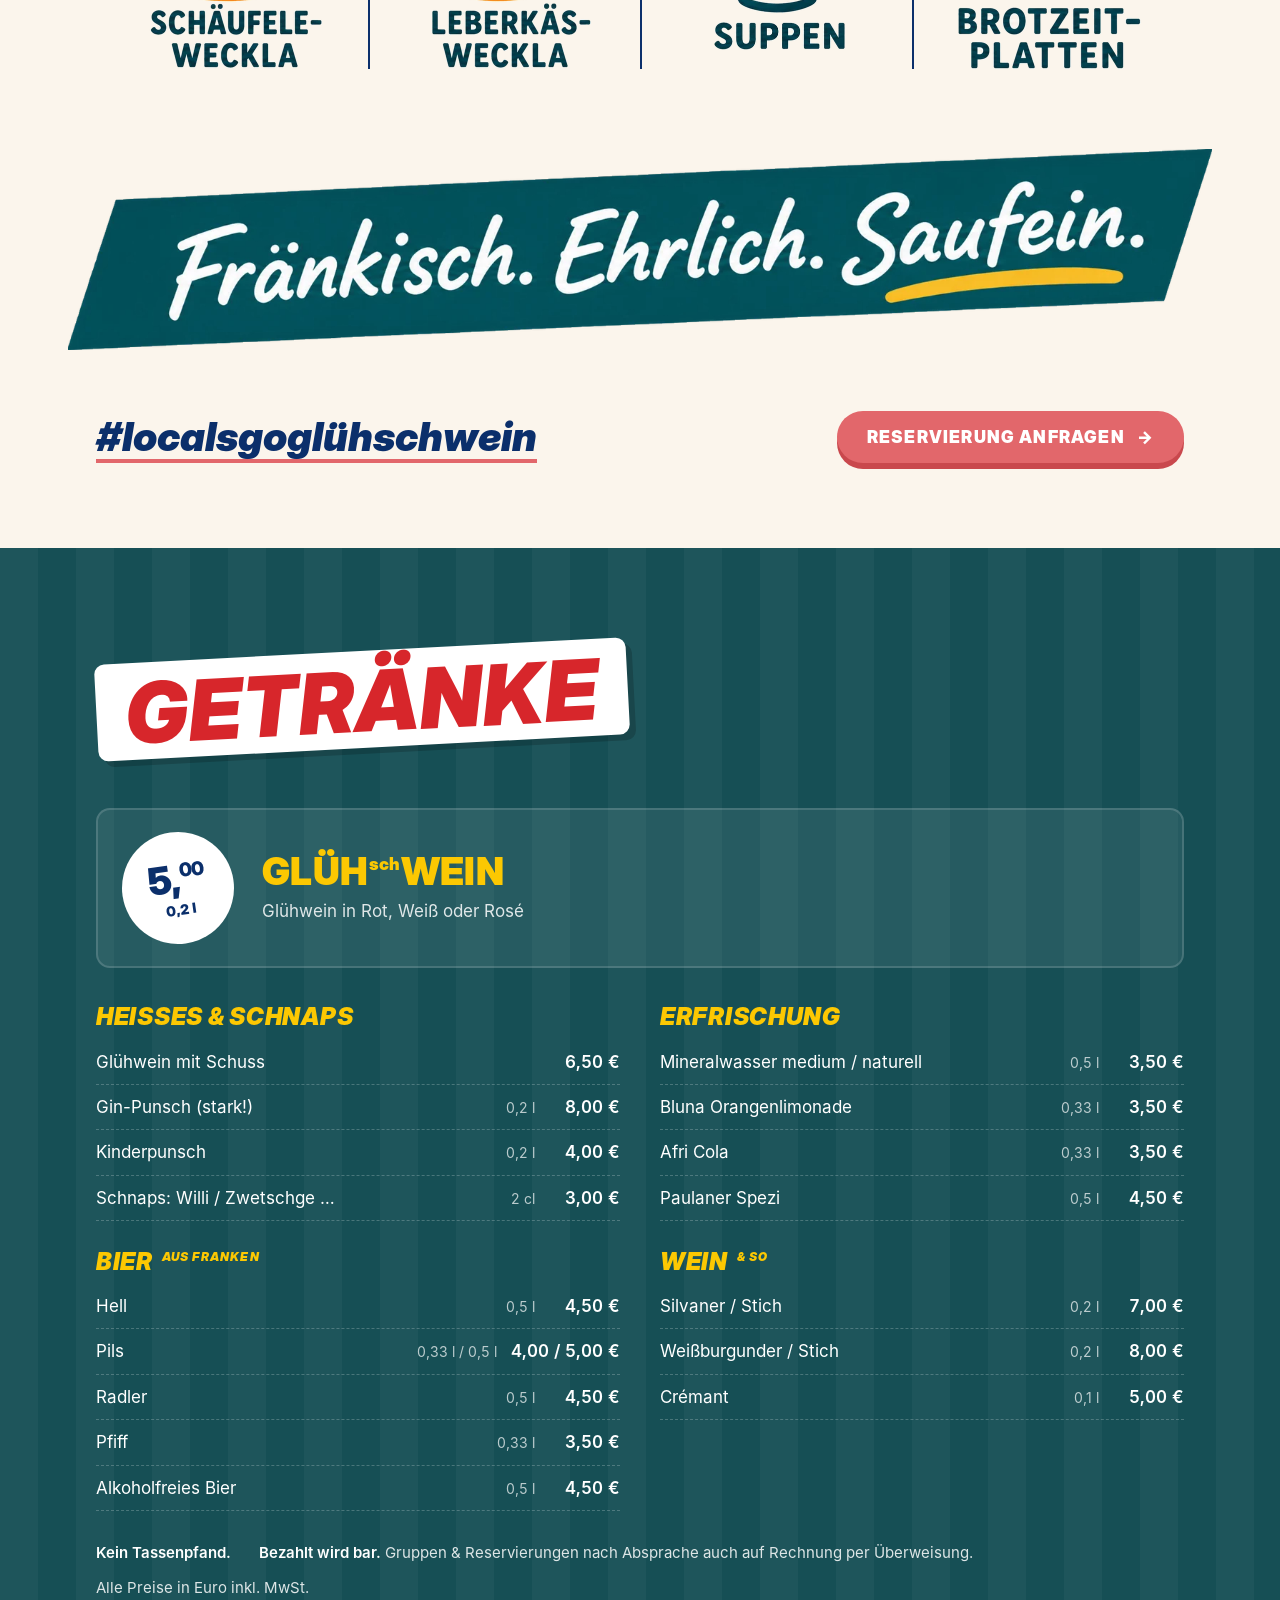
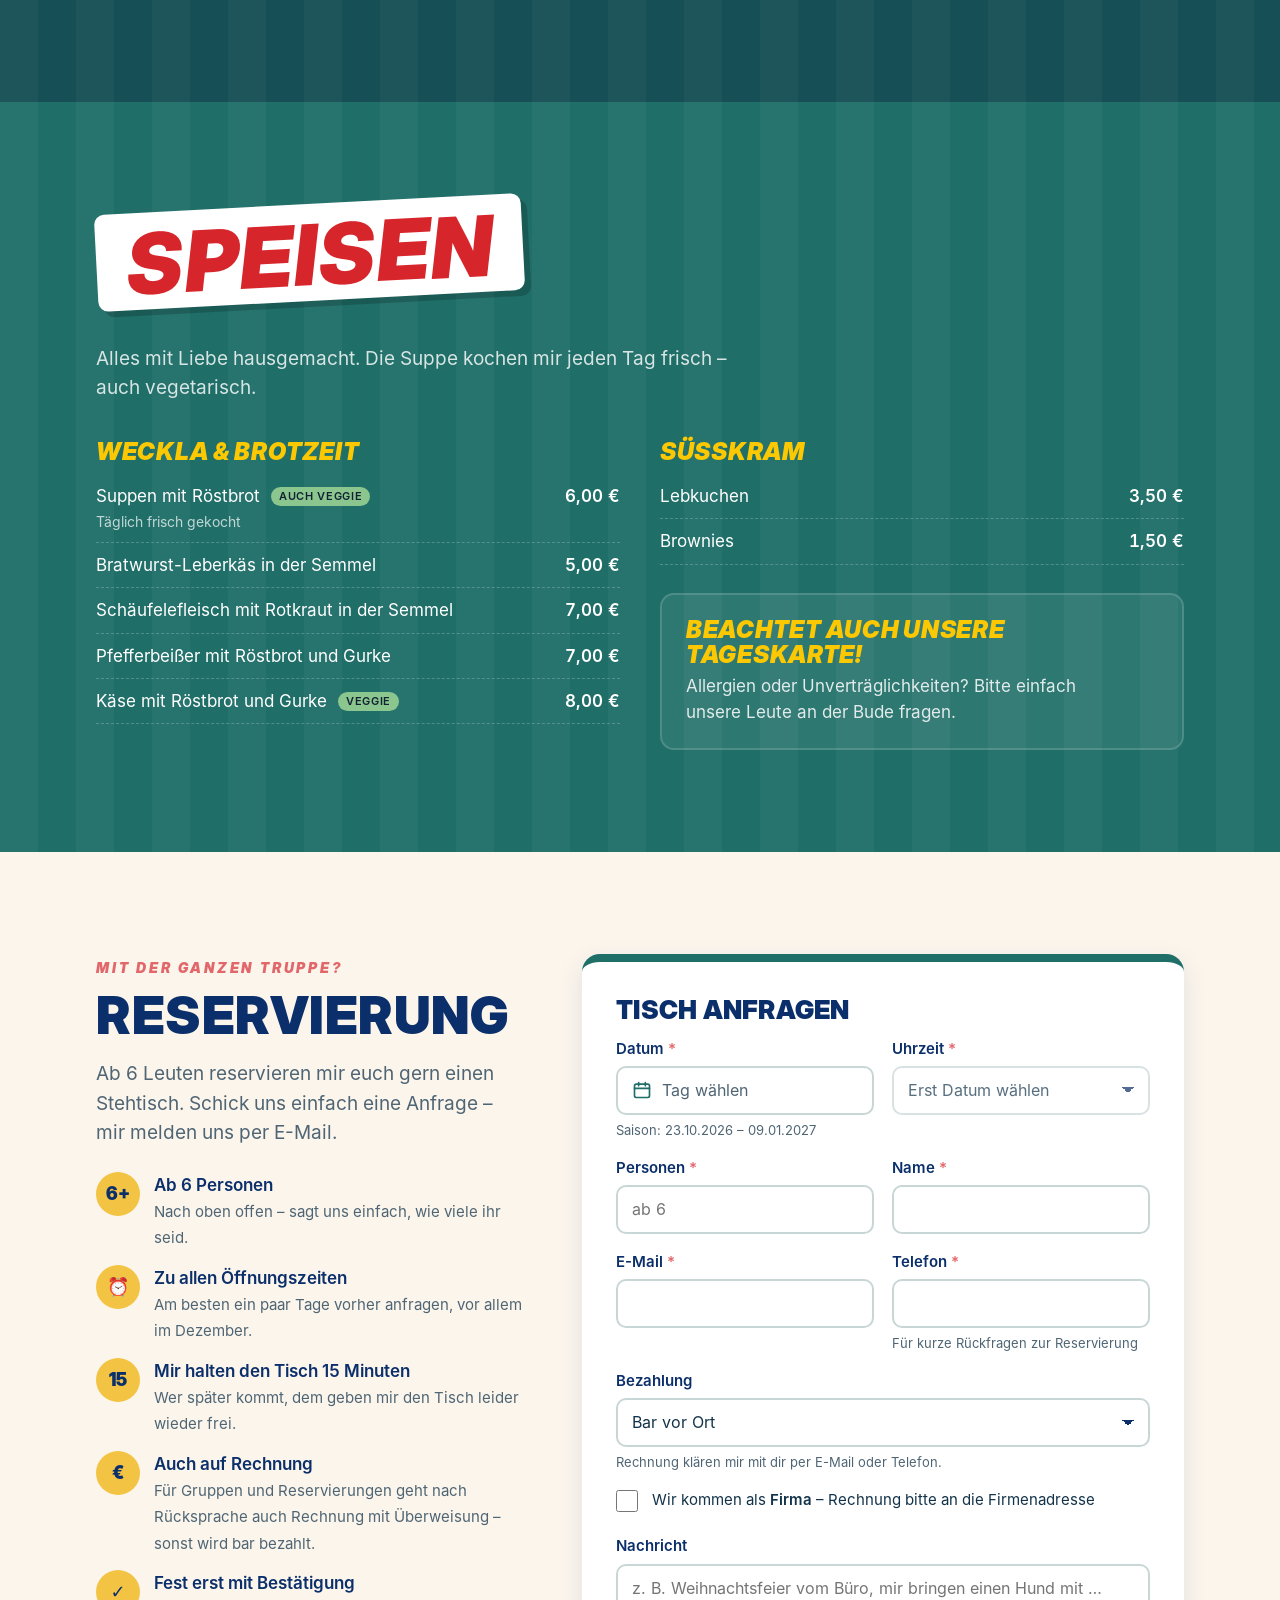
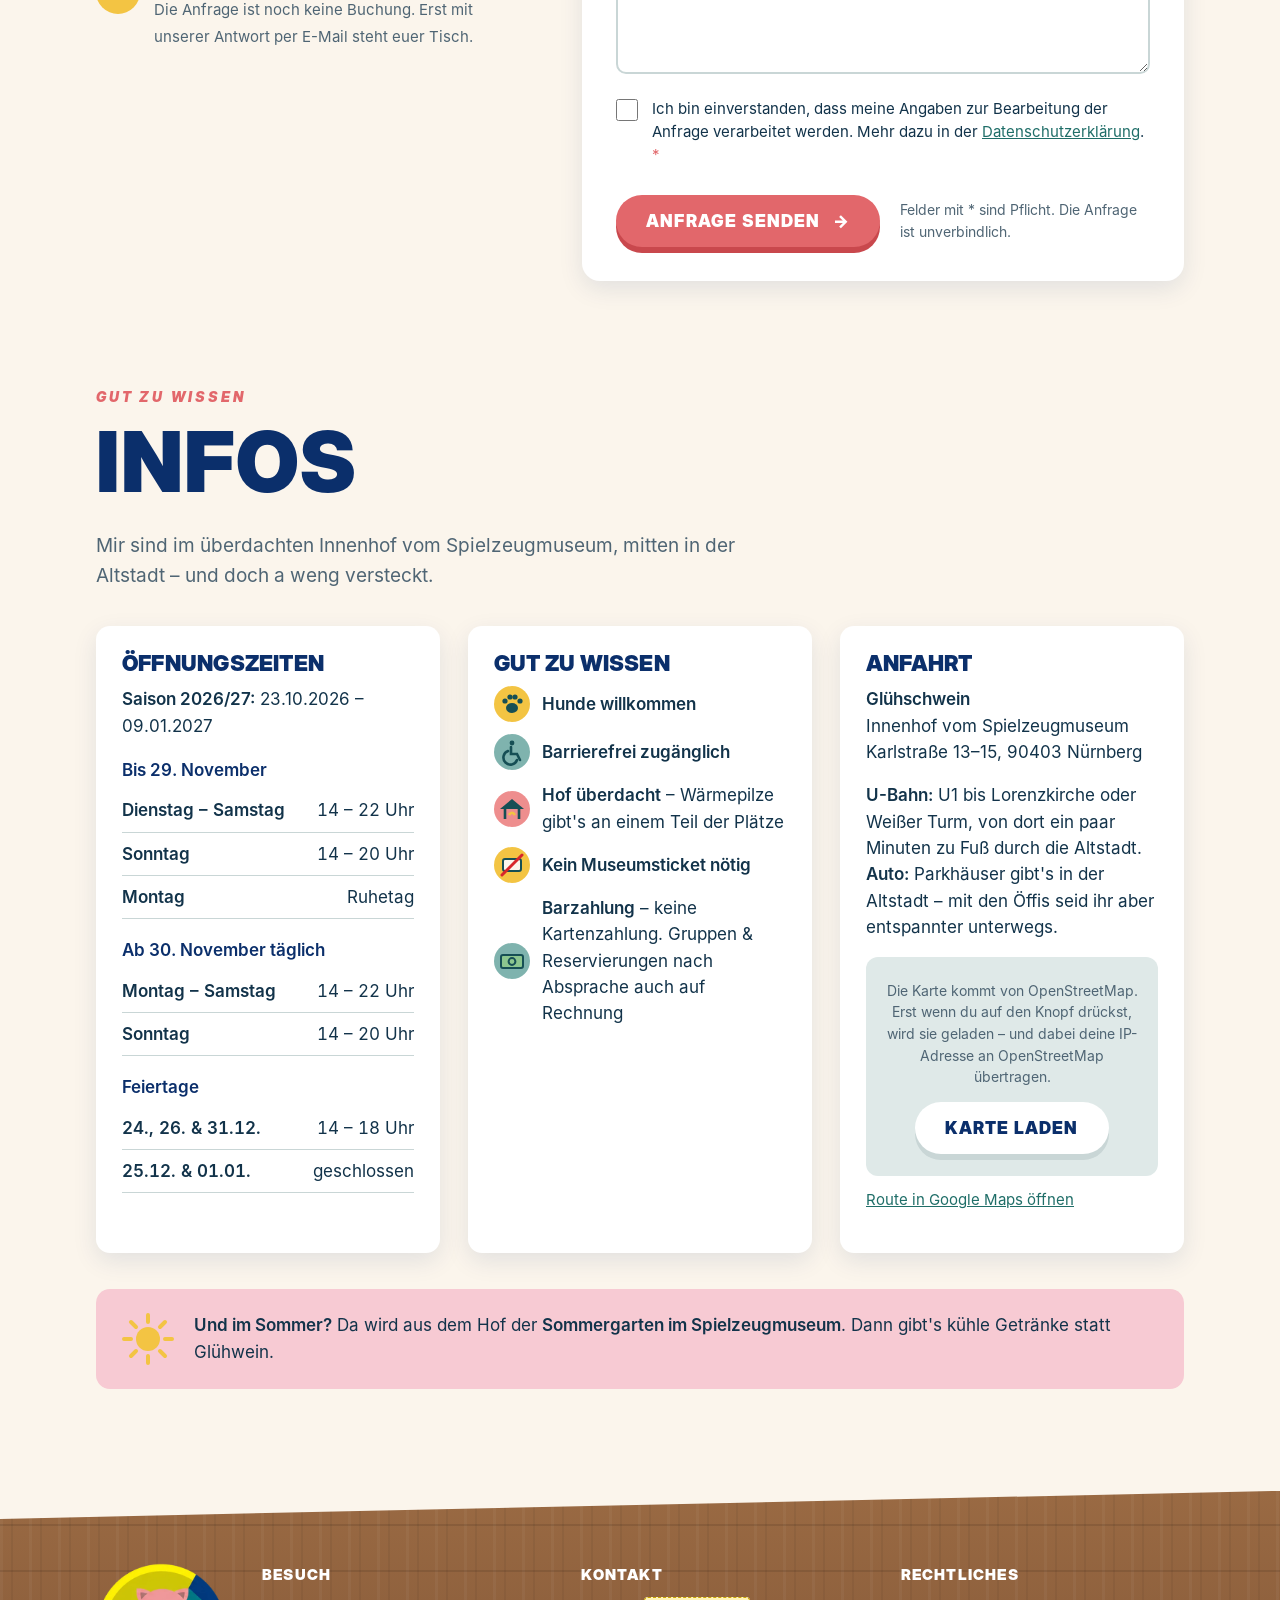
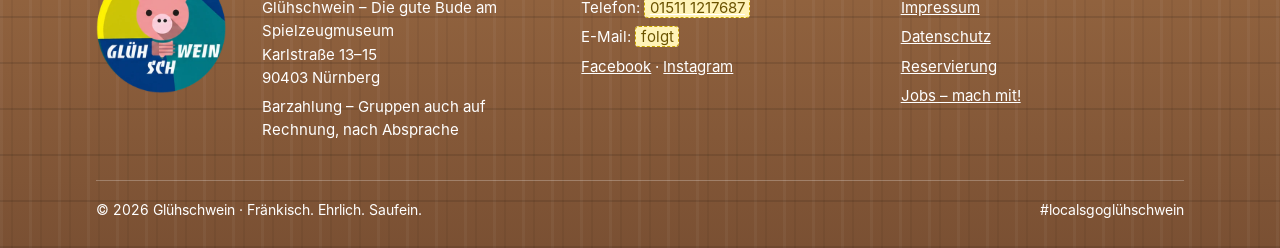
==== commit 2612d5ae: "Startseite: neue Speisen-Illustrationen unter „Wein • Bier • Bissen“ Co-Authored-By: Claude Opus 5.5" ====
--- a/index.html
+++ b/index.html
@@ -9,7 +9,7 @@
   <link rel="icon" href="bilder/favicon.png?v=2" type="image/png">
   <link rel="apple-touch-icon" href="bilder/apple-touch-icon.png?v=2">
   <link rel="preload" href="fonts/interdisplay-black.woff" as="font" type="font/woff" crossorigin>
-  <link rel="stylesheet" href="css/style.css?v=16">
+  <link rel="stylesheet" href="css/style.css?v=17">
   <meta property="og:title" content="Glühschwein – Die gute Bude am Spielzeugmuseum">
   <meta property="og:description" content="Fränkisch. Ehrlich. Saufein. Hausgemachter Glühwein aus Frankenwein im Innenhof des Spielzeugmuseums Nürnberg.">
   <meta property="og:type" content="website">
@@ -79,10 +79,10 @@
       <p class="trenner">Wein<span class="dot">•</span>Bier<span class="dot">•</span>Bissen</p>
 
       <ul class="bissen">
-        <li><img src="bilder/schaeufele-weckla.webp" width="480" height="523" loading="lazy" alt="Schäufele-Weckla"></li>
-        <li><img src="bilder/leberkaes-weckla.webp" width="480" height="612" loading="lazy" alt="Leberkäs-Weckla"></li>
-        <li><img src="bilder/suppen.webp" width="480" height="512" loading="lazy" alt="Suppen"></li>
-        <li><img src="bilder/brotzeitplatten.webp" width="480" height="528" loading="lazy" alt="Brotzeitplatten"></li>
+        <li><img src="bilder/schaeufele-weckla.webp?v=2" width="360" height="460" loading="lazy" alt="Schäufele-Weckla"></li>
+        <li><img src="bilder/leberkaes-weckla.webp?v=2" width="342" height="460" loading="lazy" alt="Leberkäs-Weckla"></li>
+        <li><img src="bilder/suppen.webp?v=2" width="327" height="460" loading="lazy" alt="Suppen"></li>
+        <li><img src="bilder/brotzeitplatten.webp?v=2" width="480" height="460" loading="lazy" alt="Brotzeitplatten"></li>
       </ul>
     </div>
 
--- a/css/style.css
+++ b/css/style.css
@@ -180,7 +180,7 @@
 .bissen { list-style: none; margin: 0; padding: 0; display: grid; grid-template-columns: repeat(4, 1fr); }
 .bissen li { text-align: center; padding: 0 14px; }
 .bissen li + li { border-left: 2px solid var(--farbe-navy); }
-.bissen img { width: 100%; height: clamp(150px, 19vw, 230px); object-fit: contain; object-position: center bottom; margin: 0 auto; }
+.bissen img { width: auto; max-width: 100%; height: clamp(140px, 19vw, 230px); object-fit: contain; object-position: center bottom; margin: 0 auto; }
 .bissen span { font-family: var(--schrift-ueberschrift); font-weight: 900; text-transform: uppercase; color: var(--farbe-navy); font-size: clamp(14px, 2vw, 20px); letter-spacing: .05em; line-height: 1.15; display: block; }
 @media (max-width: 640px) {
   .bissen { grid-template-columns: 1fr 1fr; row-gap: 28px; }
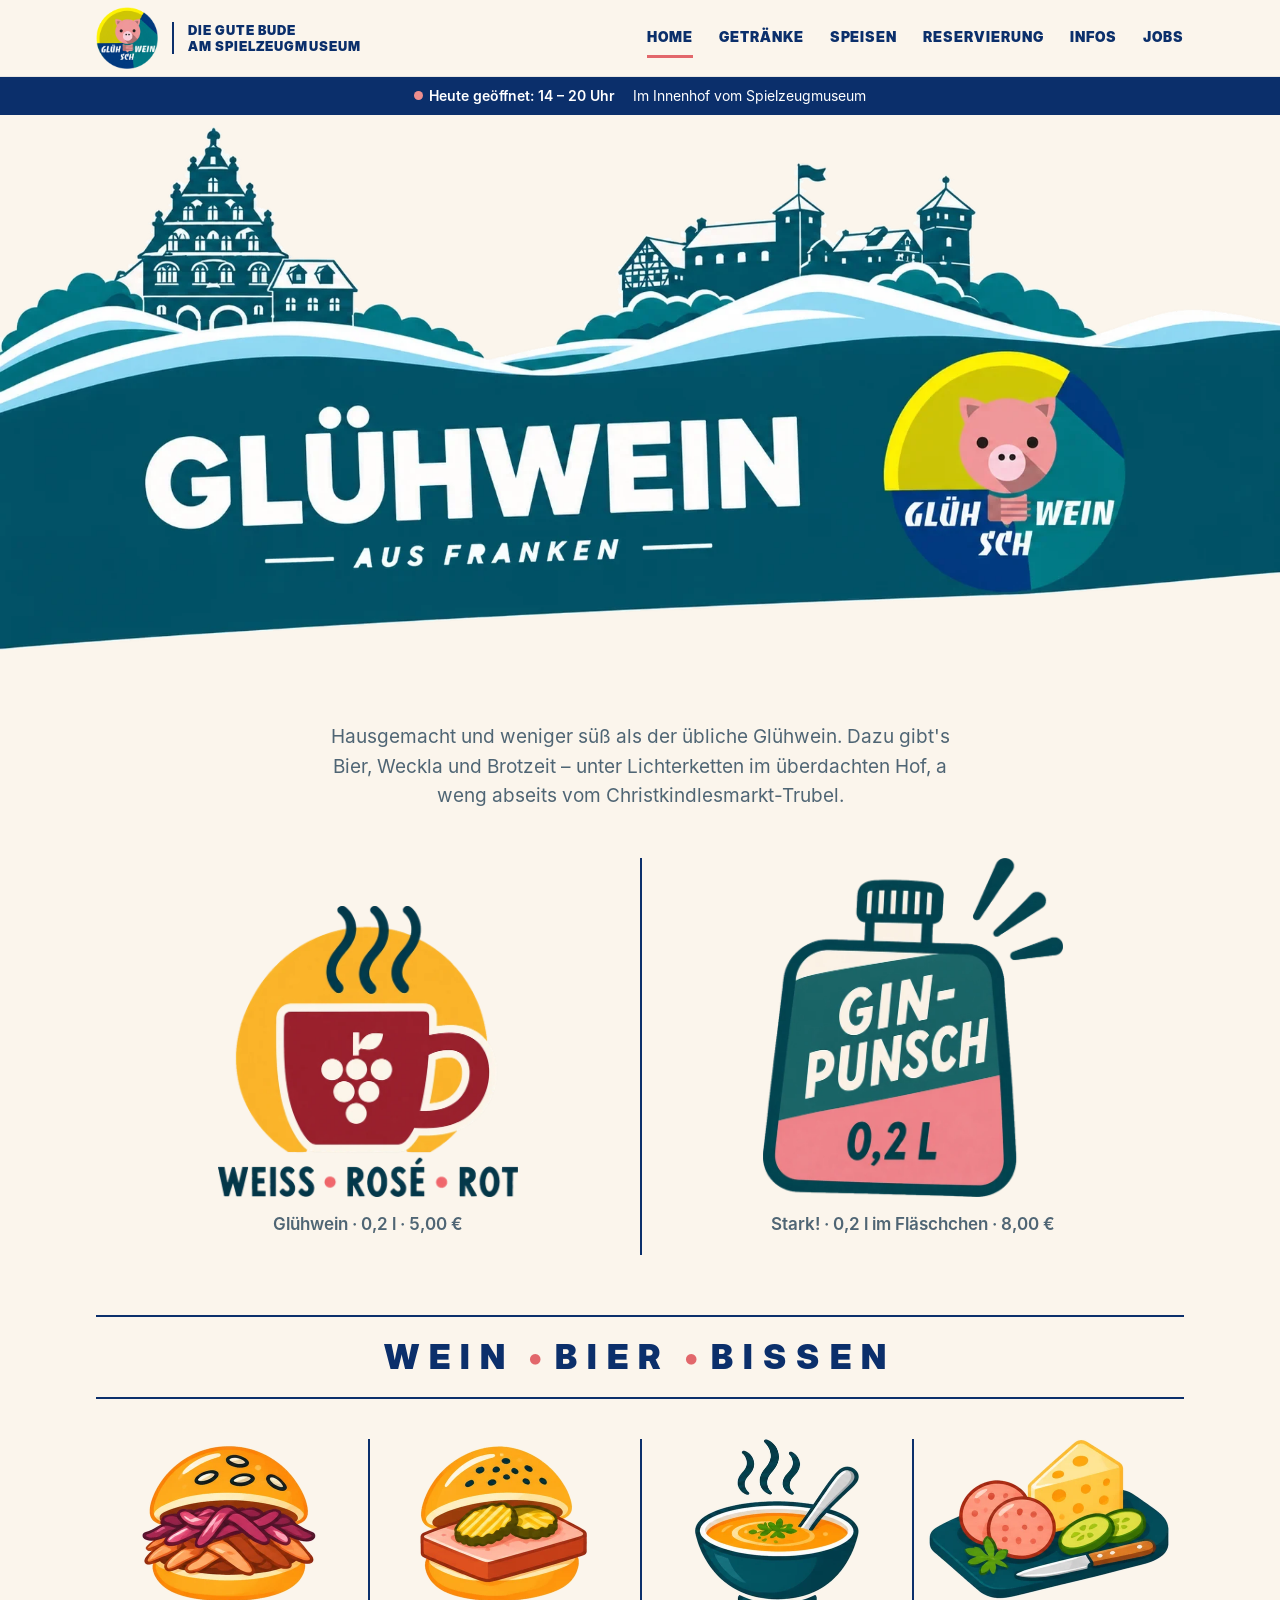
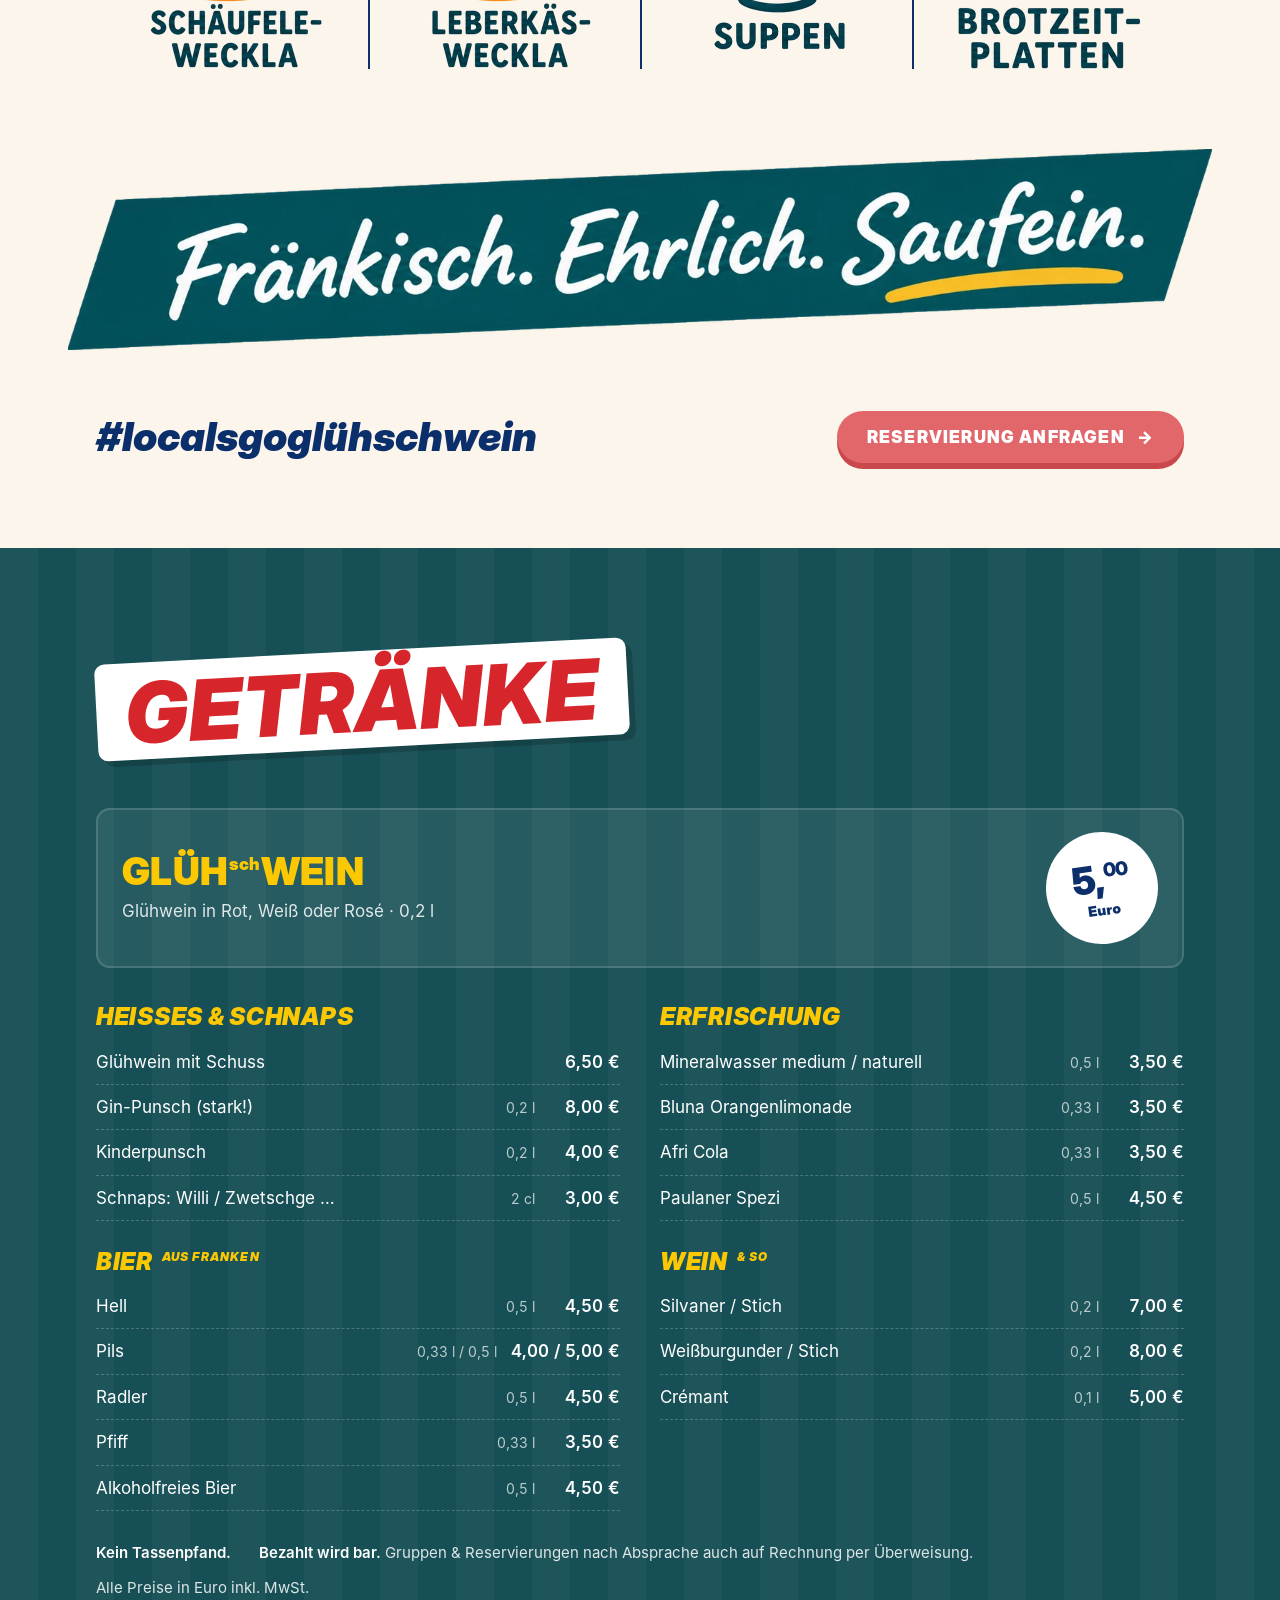
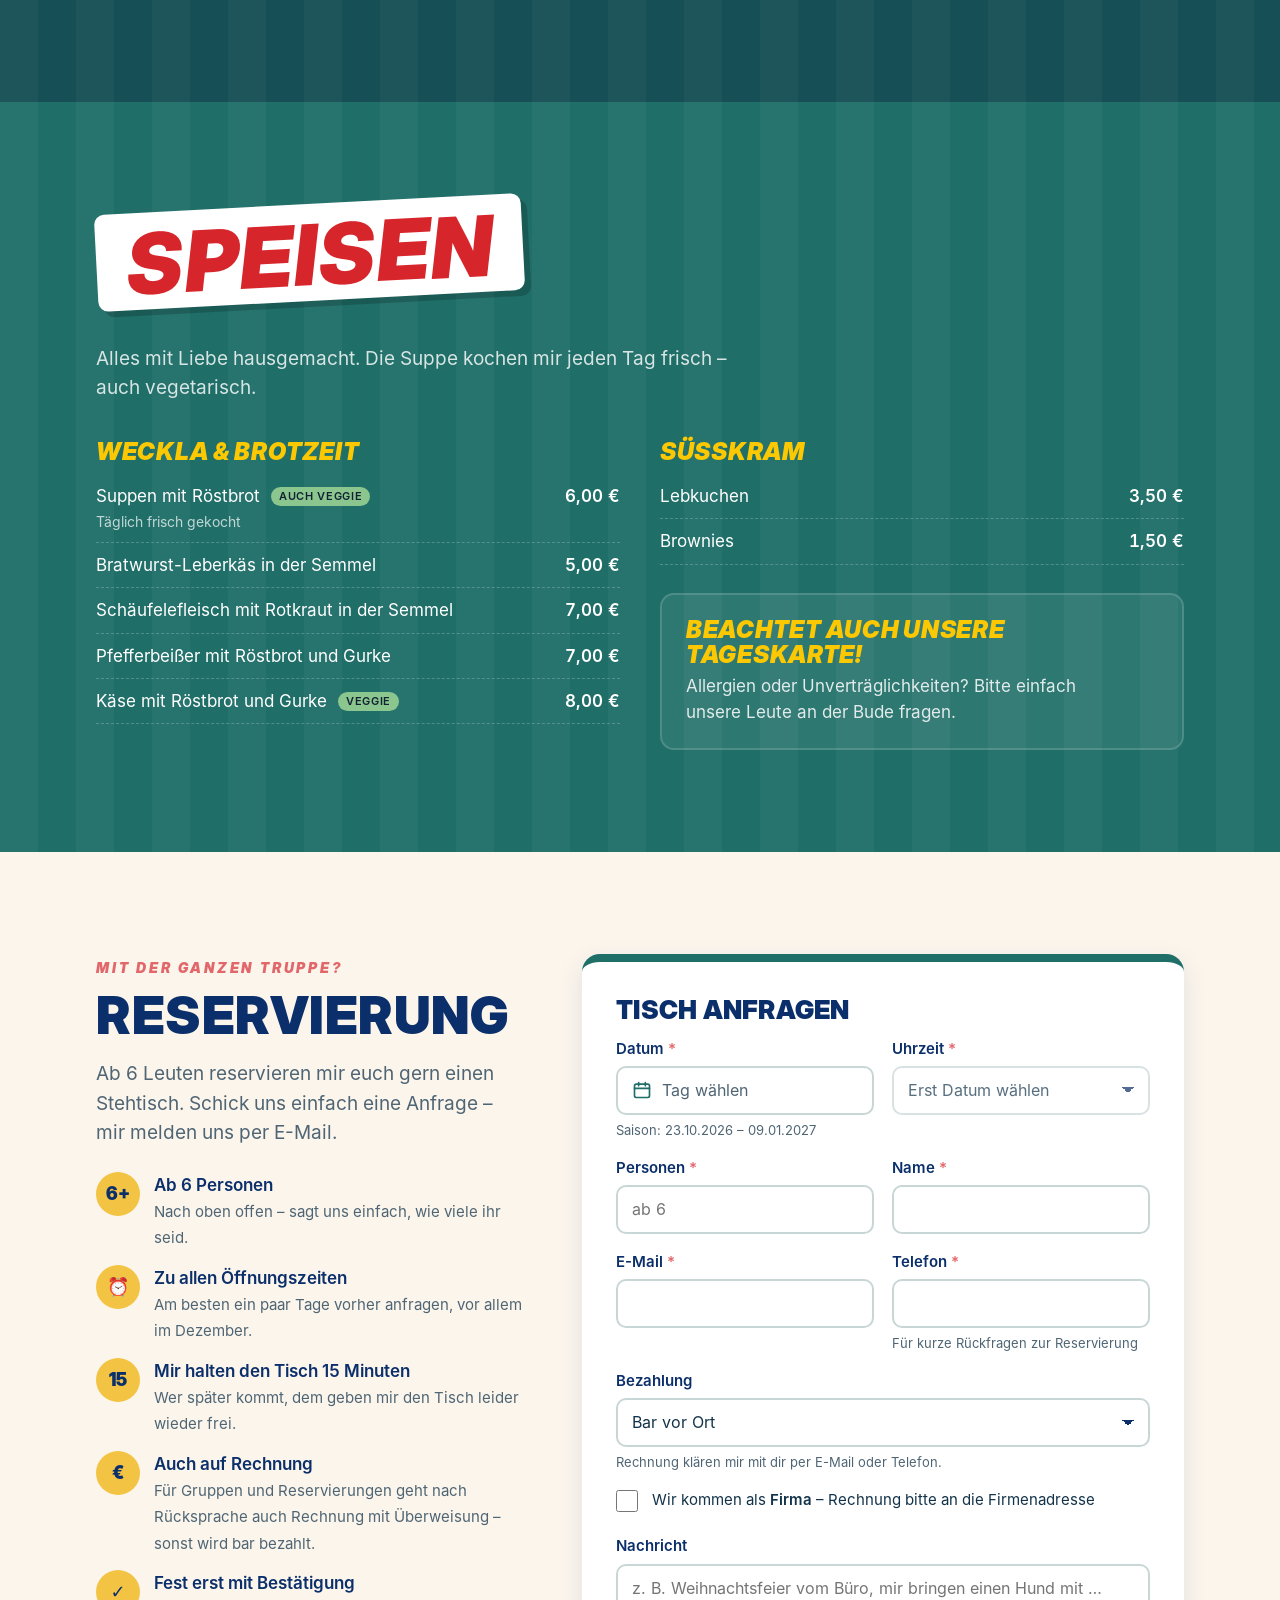
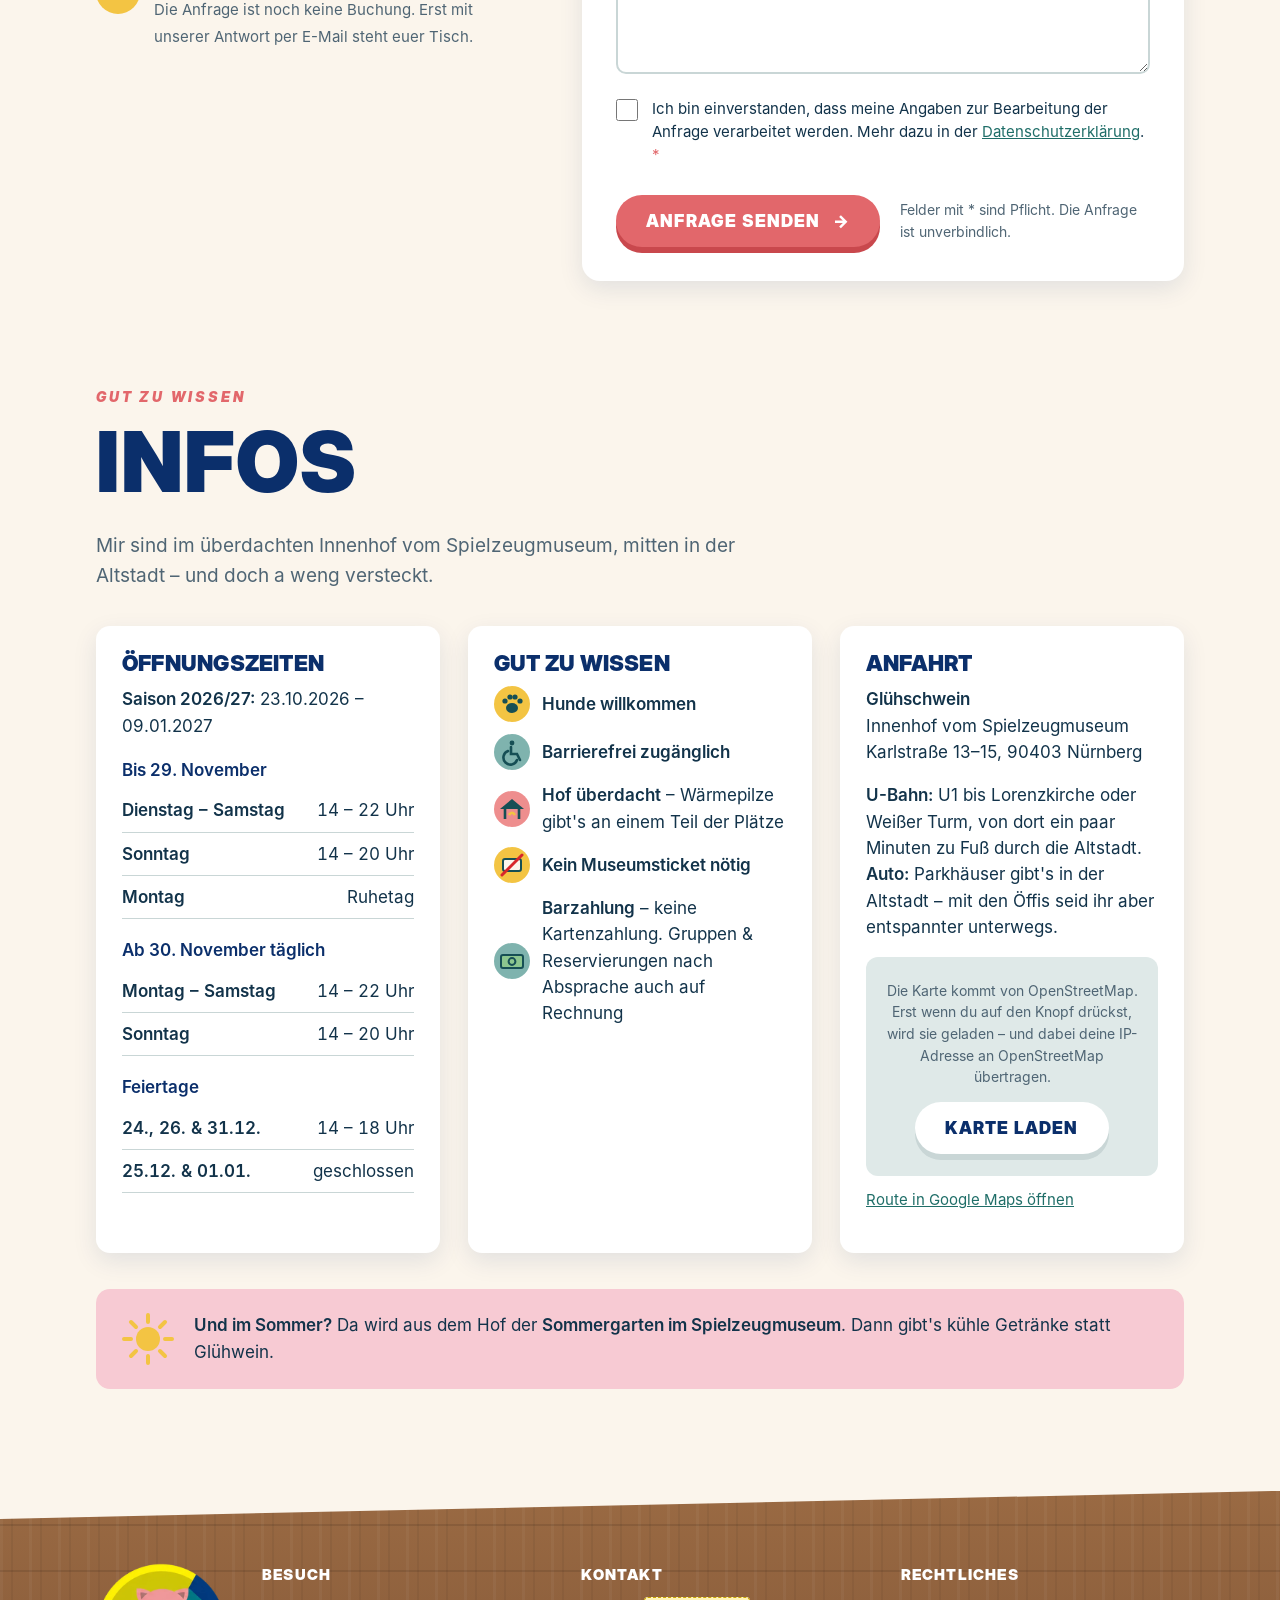
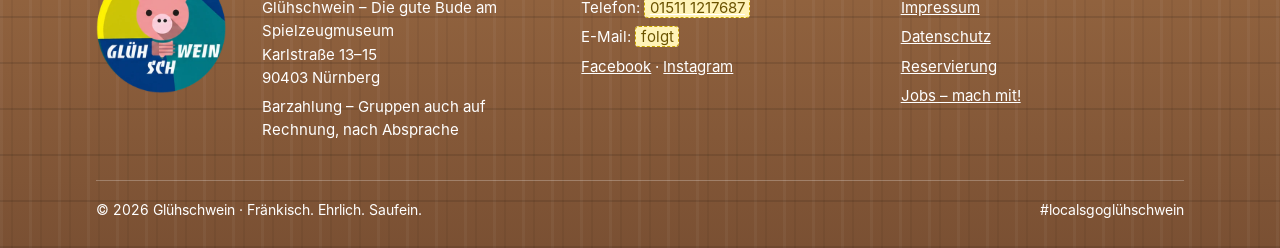
==== commit 4ad7a492: "Hashtag ohne Unterstrich; Glühwein-Kasten: Text links, Preis rechts Co-Authored-By: Claude Opus 5.5 " ====
--- a/index.html
+++ b/index.html
@@ -9,7 +9,7 @@
   <link rel="icon" href="bilder/favicon.png?v=2" type="image/png">
   <link rel="apple-touch-icon" href="bilder/apple-touch-icon.png?v=2">
   <link rel="preload" href="fonts/interdisplay-black.woff" as="font" type="font/woff" crossorigin>
-  <link rel="stylesheet" href="css/style.css?v=17">
+  <link rel="stylesheet" href="css/style.css?v=18">
   <meta property="og:title" content="Glühschwein – Die gute Bude am Spielzeugmuseum">
   <meta property="og:description" content="Fränkisch. Ehrlich. Saufein. Hausgemachter Glühwein aus Frankenwein im Innenhof des Spielzeugmuseums Nürnberg.">
   <meta property="og:type" content="website">
@@ -102,11 +102,11 @@
       <h2 class="titel-gross" id="getraenke-titel">Getränke</h2>
 
       <div class="top-gluehwein">
-        <div class="preis-kreis" aria-hidden="true"><span>5,<sup>00</sup></span><small>0,2 l</small></div>
         <div>
           <h3>Glüh<sup>sch</sup>wein</h3>
-          <p>Glühwein in Rot, Weiß oder Rosé</p>
-        </div>
+          <p>Glühwein in Rot, Weiß oder Rosé · 0,2 l</p>
+        </div>
+        <div class="preis-kreis"><span>5,<sup>00</sup></span><small>Euro</small></div>
       </div>
 
       <div class="karten-raster">
--- a/css/style.css
+++ b/css/style.css
@@ -194,7 +194,6 @@
 .hashtag {
   font-family: var(--schrift-ueberschrift); font-weight: 900; font-style: italic;
   font-size: clamp(24px, 4.5vw, 40px); color: var(--farbe-navy); margin: 0;
-  text-decoration: underline; text-decoration-color: var(--farbe-akzent); text-decoration-thickness: 4px; text-underline-offset: 8px;
 }
 
 /* ---------- Buttons ---------- */
@@ -250,7 +249,7 @@
 .veggie { display: inline-block; font-size: 11px; font-weight: 600; letter-spacing: .06em; text-transform: uppercase; background: #8cc68f; color: #123; border-radius: 99px; padding: 1px 8px; margin-left: 6px; vertical-align: 2px; }
 
 .top-gluehwein {
-  display: grid; grid-template-columns: auto 1fr; gap: 20px 28px; align-items: center;
+  display: grid; grid-template-columns: 1fr auto; gap: 20px 28px; align-items: center;
   background: rgba(255,255,255,.07); border: 2px solid rgba(255,255,255,.15); border-radius: var(--radius);
   padding: 22px 24px; margin-top: 36px;
 }
@@ -265,7 +264,7 @@
 .top-gluehwein h3 sup { font-size: .45em; vertical-align: .9em; text-transform: lowercase; }
 .top-gluehwein p { margin: 0; color: rgba(255,255,255,.85); }
 .fahne { display: inline-block; margin-top: 10px; background: #fff; color: var(--farbe-rot); font-weight: 600; font-size: 14px; padding: 4px 10px; border-radius: 4px; transform: rotate(-2deg); }
-@media (max-width: 520px) { .top-gluehwein { grid-template-columns: 1fr; justify-items: center; text-align: center; } }
+@media (max-width: 520px) { .top-gluehwein { gap: 14px; padding: 18px; } .top-gluehwein .preis-kreis { width: 88px; height: 88px; font-size: 30px; } }
 
 .karten-fuss { display: flex; flex-wrap: wrap; gap: 12px 28px; margin-top: 30px; font-size: 15px; color: rgba(255,255,255,.85); }
 .karten-fuss strong { color: #fff; }
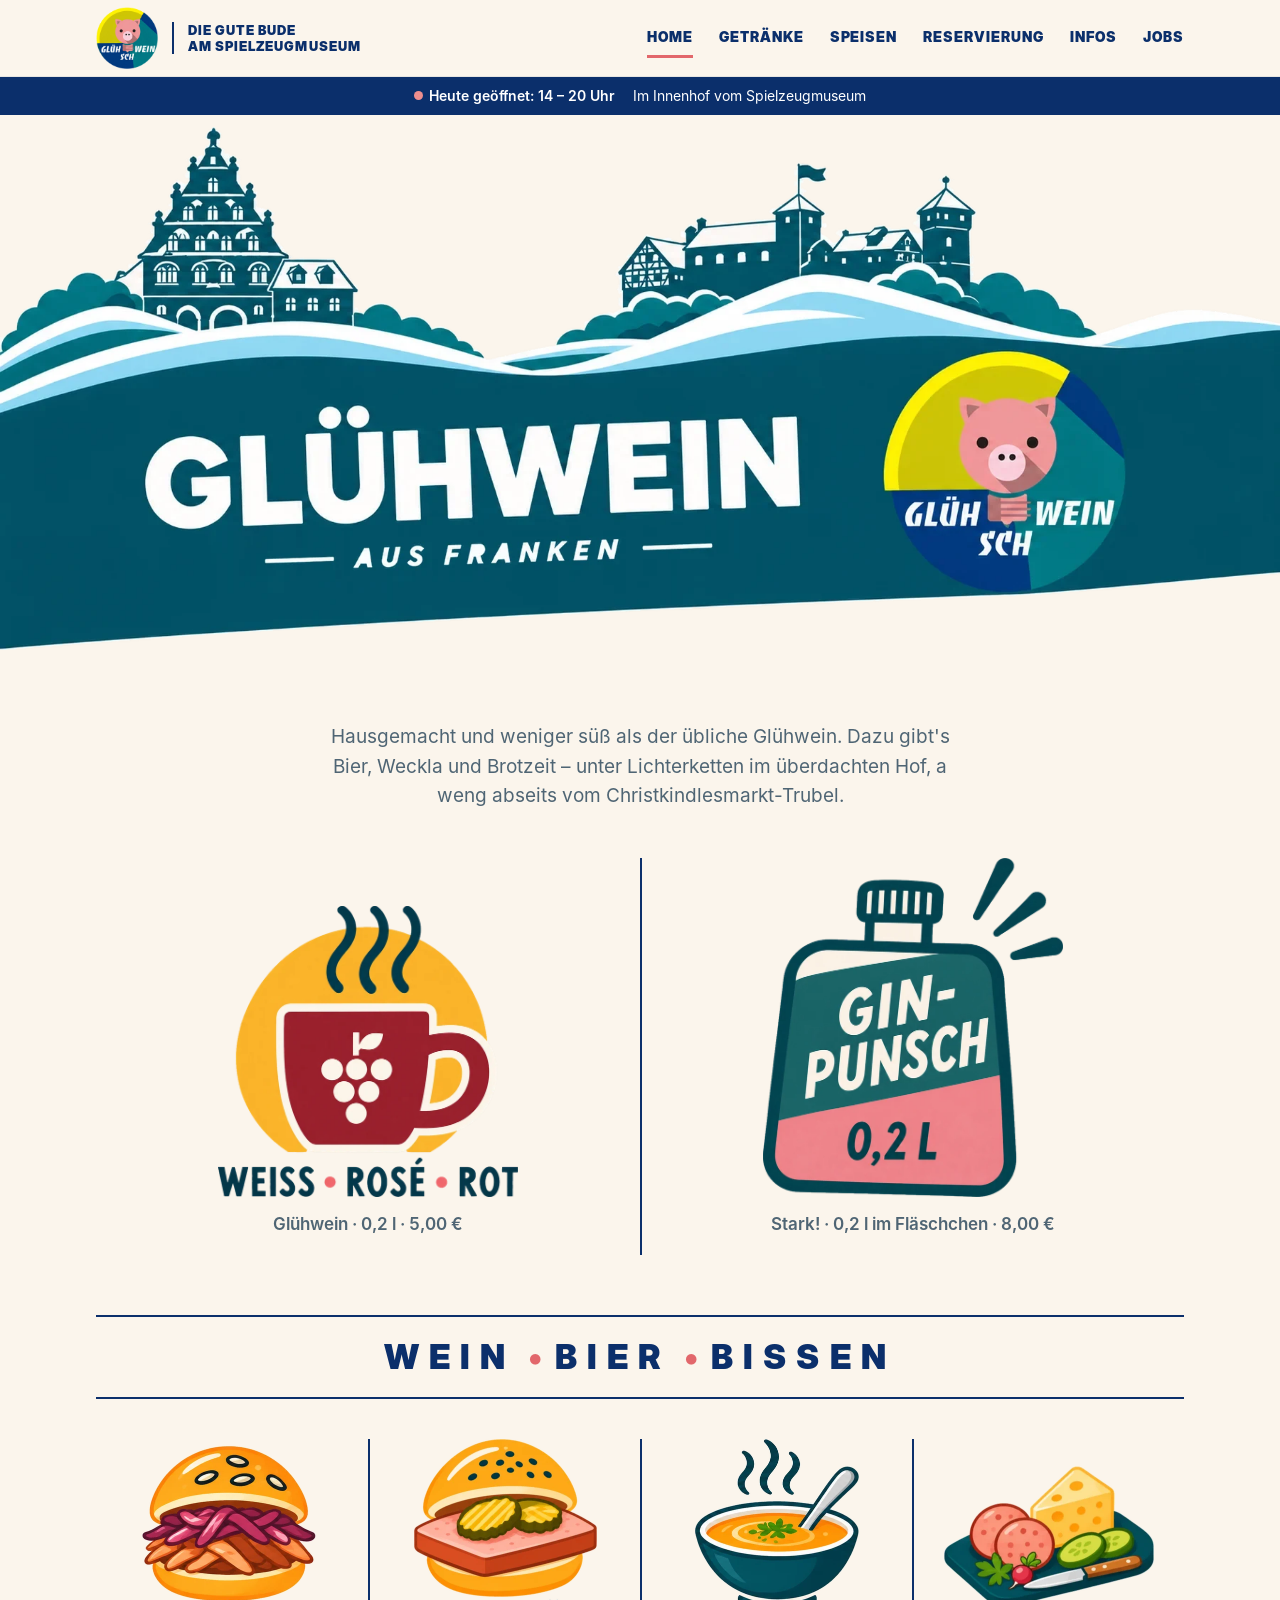
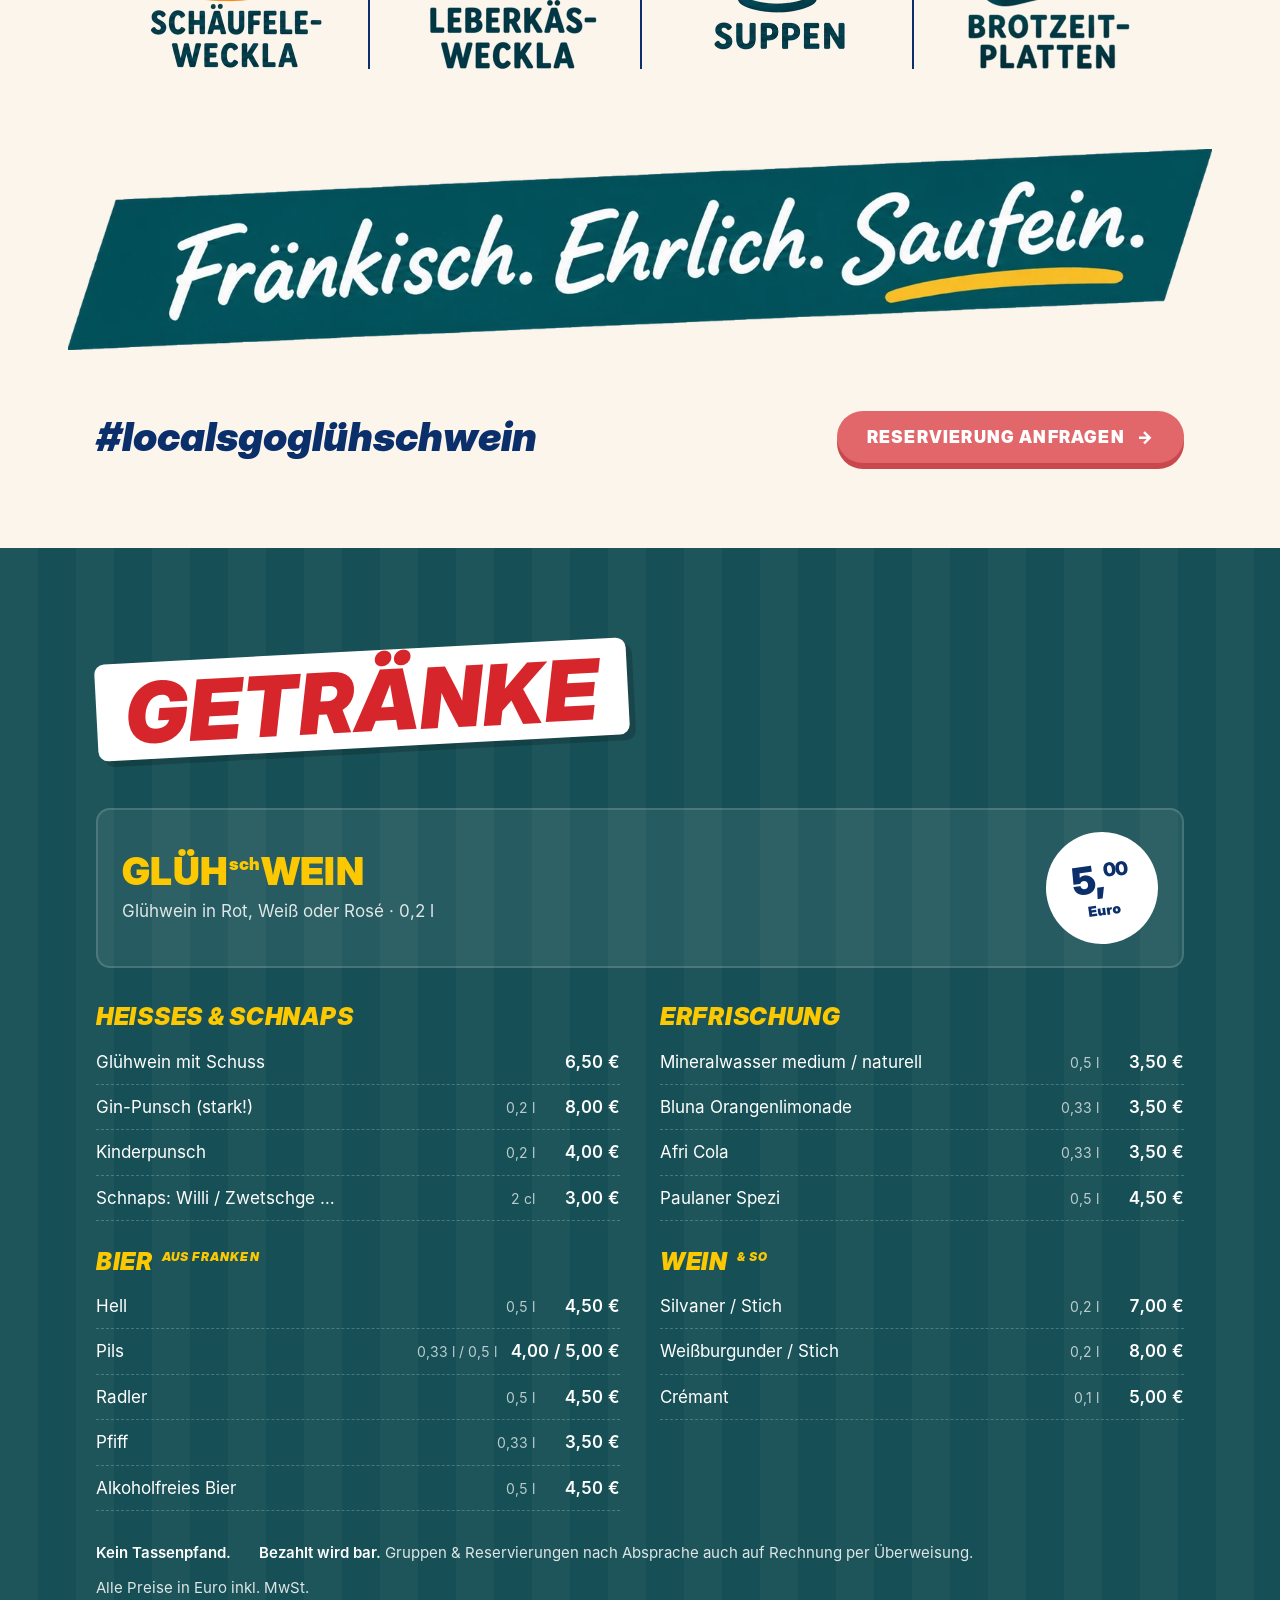
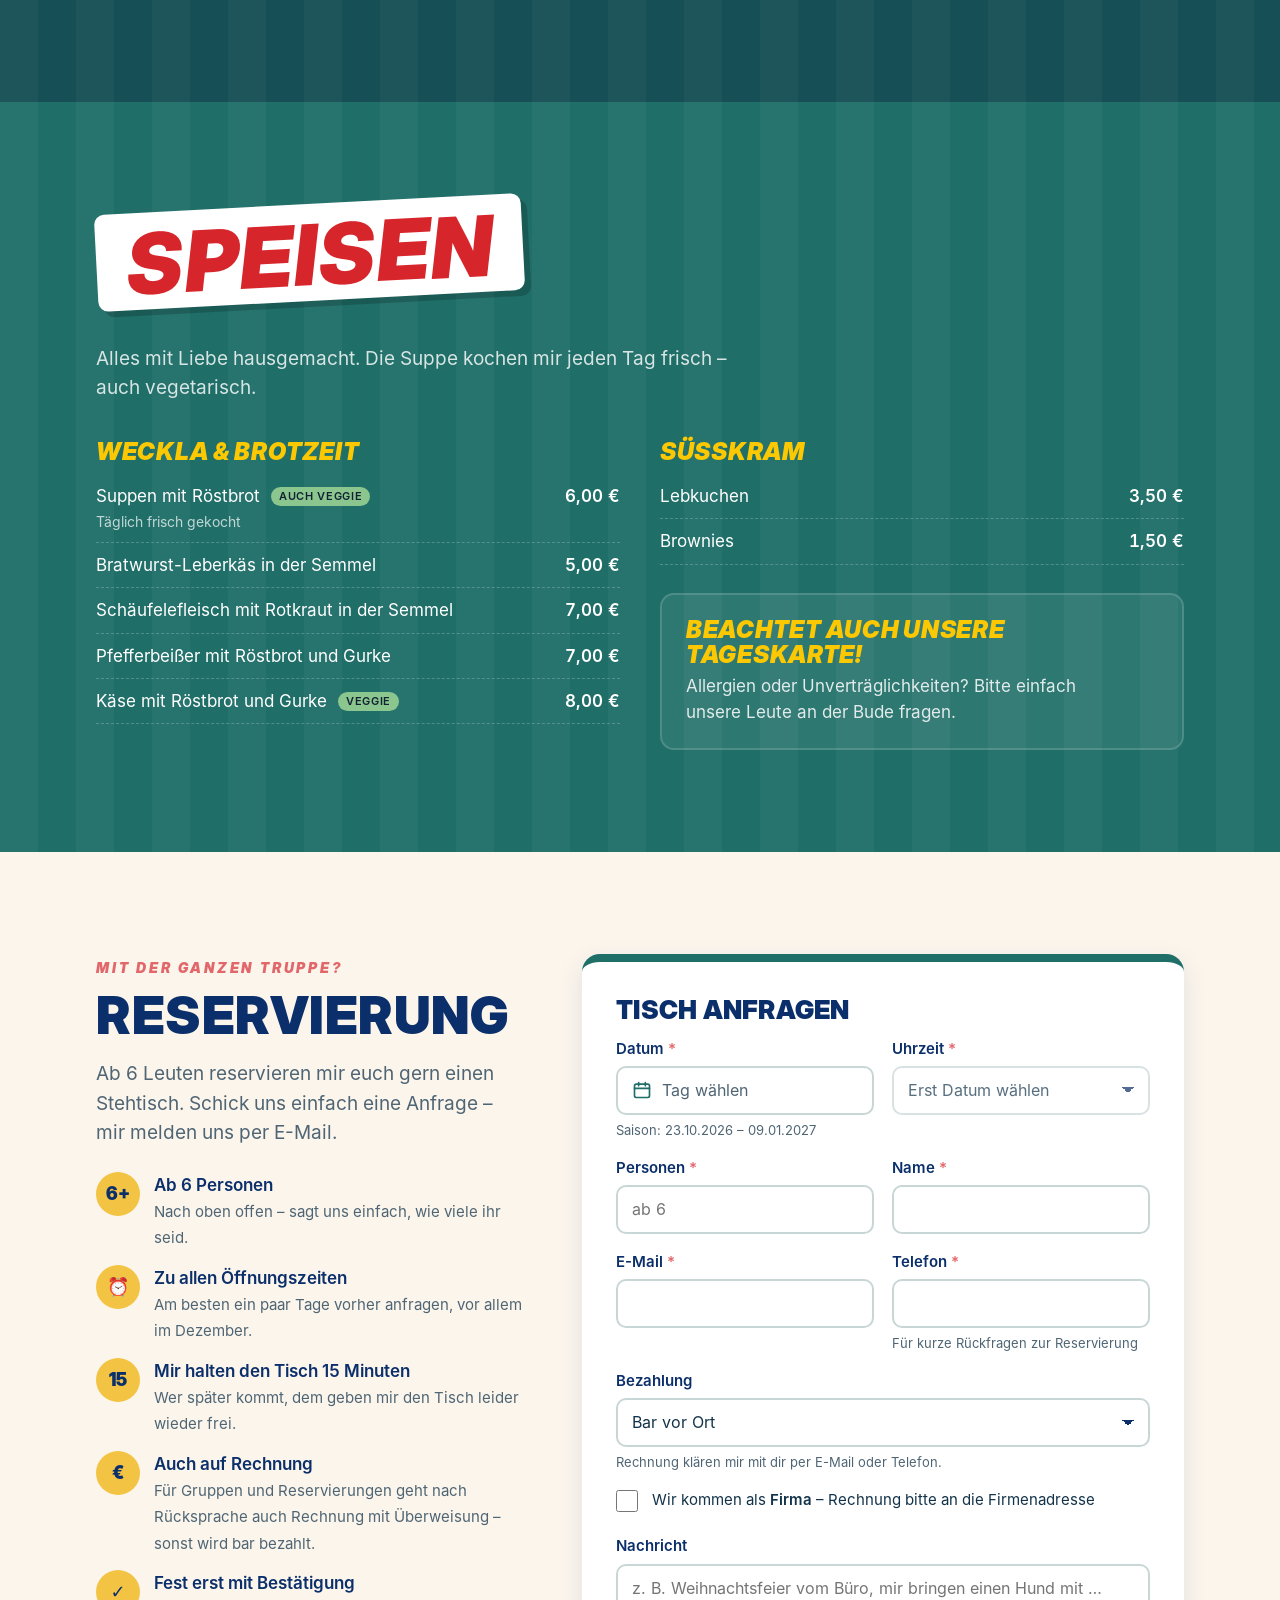
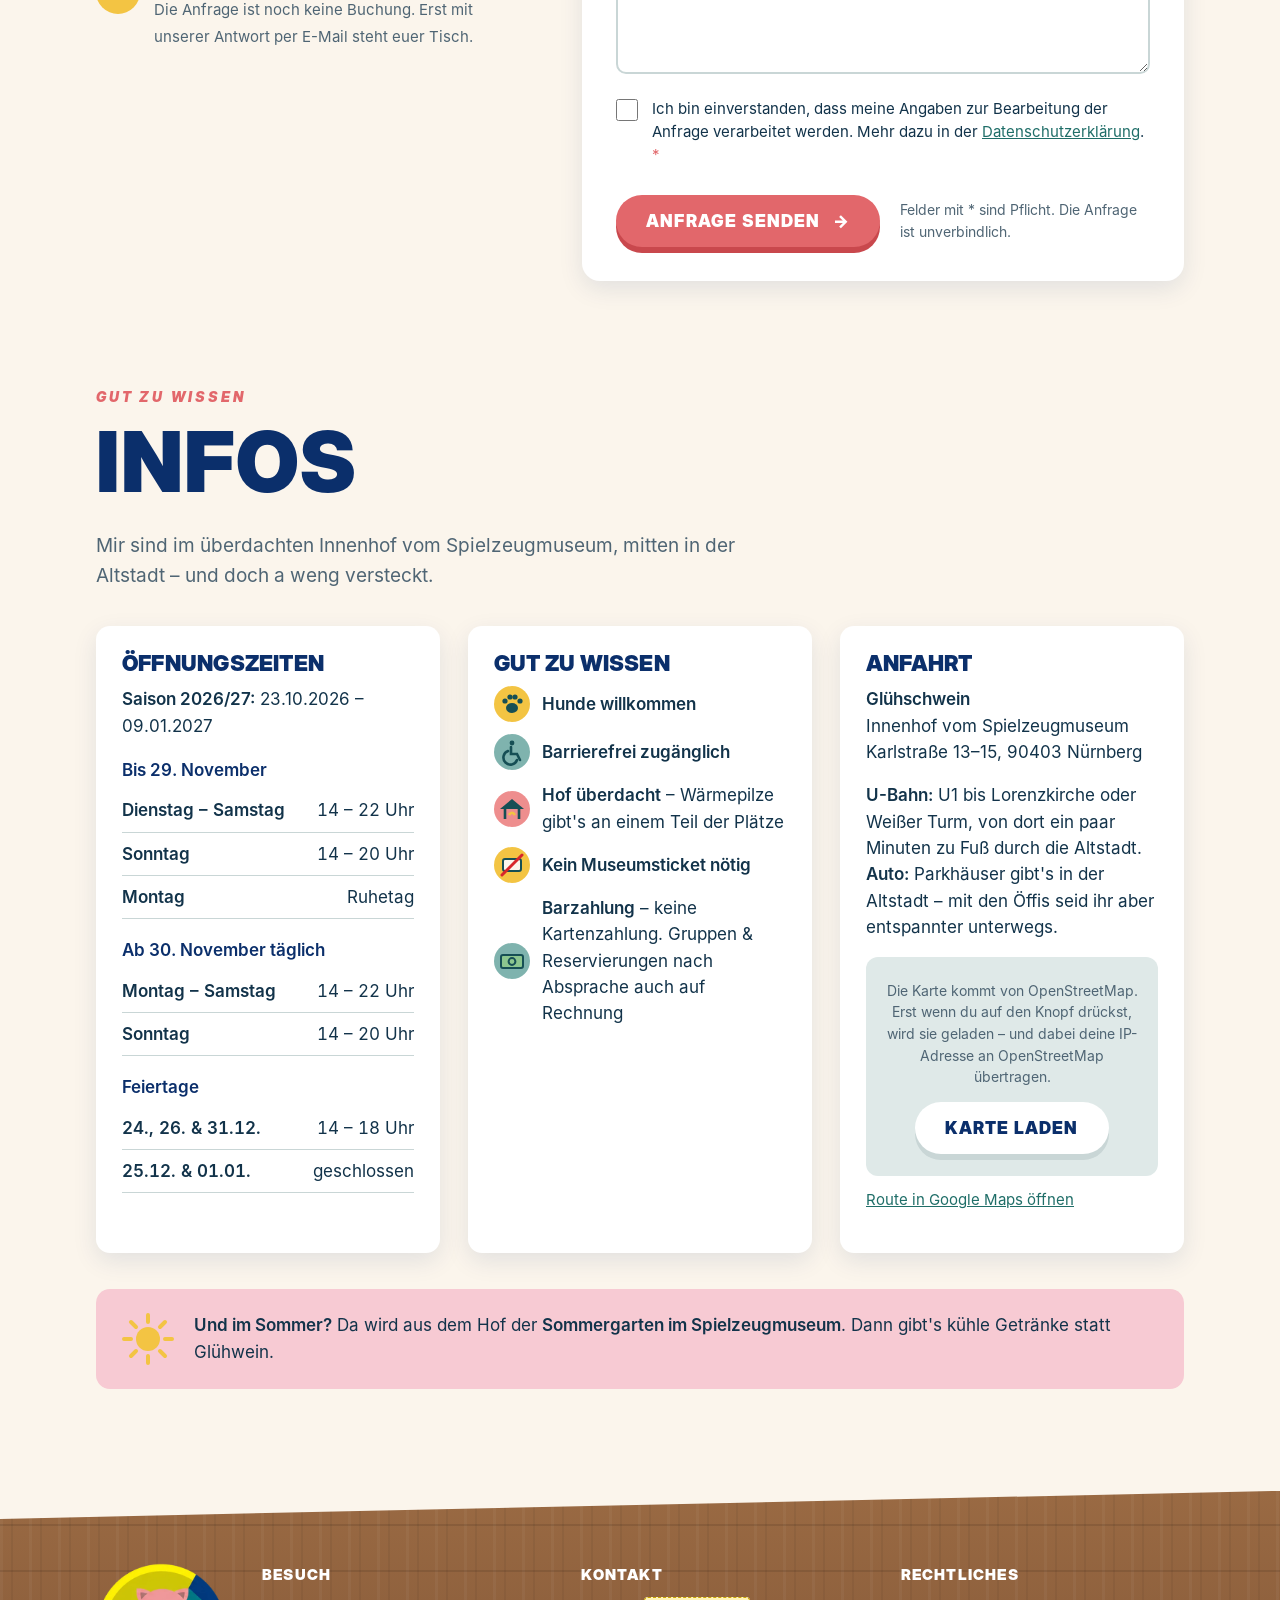
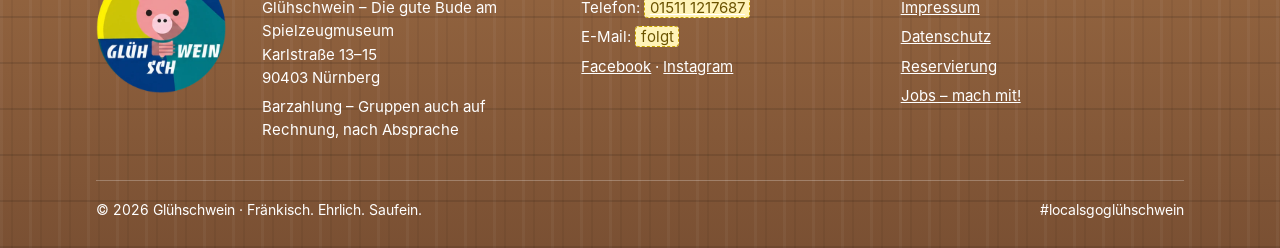
==== commit f78bd569: "Startseite: neue Bilder für Leberkäs-Weckla und Brotzeitplatten Co-Authored-By: Claude Opus 5.5 <nor" ====
--- a/index.html
+++ b/index.html
@@ -80,9 +80,9 @@
 
       <ul class="bissen">
         <li><img src="bilder/schaeufele-weckla.webp?v=2" width="360" height="460" loading="lazy" alt="Schäufele-Weckla"></li>
-        <li><img src="bilder/leberkaes-weckla.webp?v=2" width="342" height="460" loading="lazy" alt="Leberkäs-Weckla"></li>
+        <li><img src="bilder/leberkaes-weckla.webp?v=3" width="366" height="460" loading="lazy" alt="Leberkäs-Weckla"></li>
         <li><img src="bilder/suppen.webp?v=2" width="327" height="460" loading="lazy" alt="Suppen"></li>
-        <li><img src="bilder/brotzeitplatten.webp?v=2" width="480" height="460" loading="lazy" alt="Brotzeitplatten"></li>
+        <li><img src="bilder/brotzeitplatten.webp?v=4" width="420" height="460" loading="lazy" alt="Brotzeitplatten"></li>
       </ul>
     </div>
 
